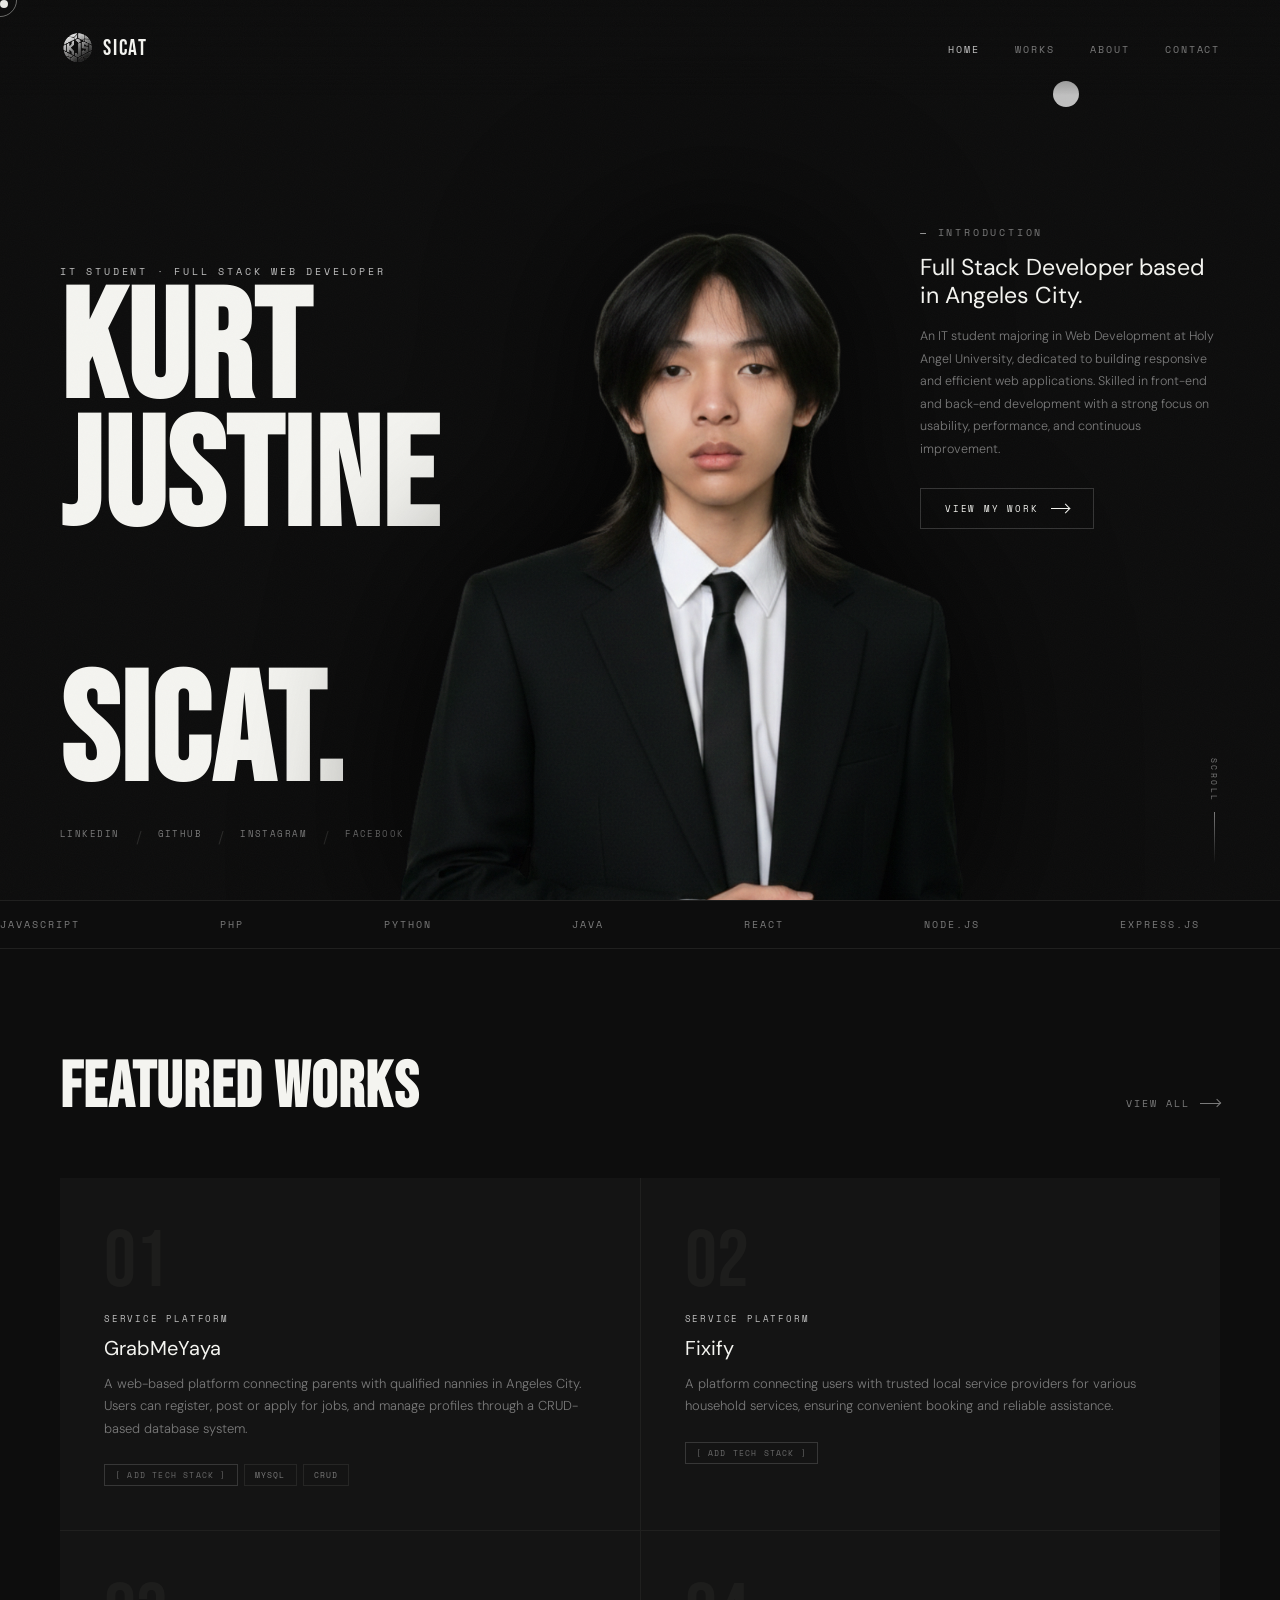
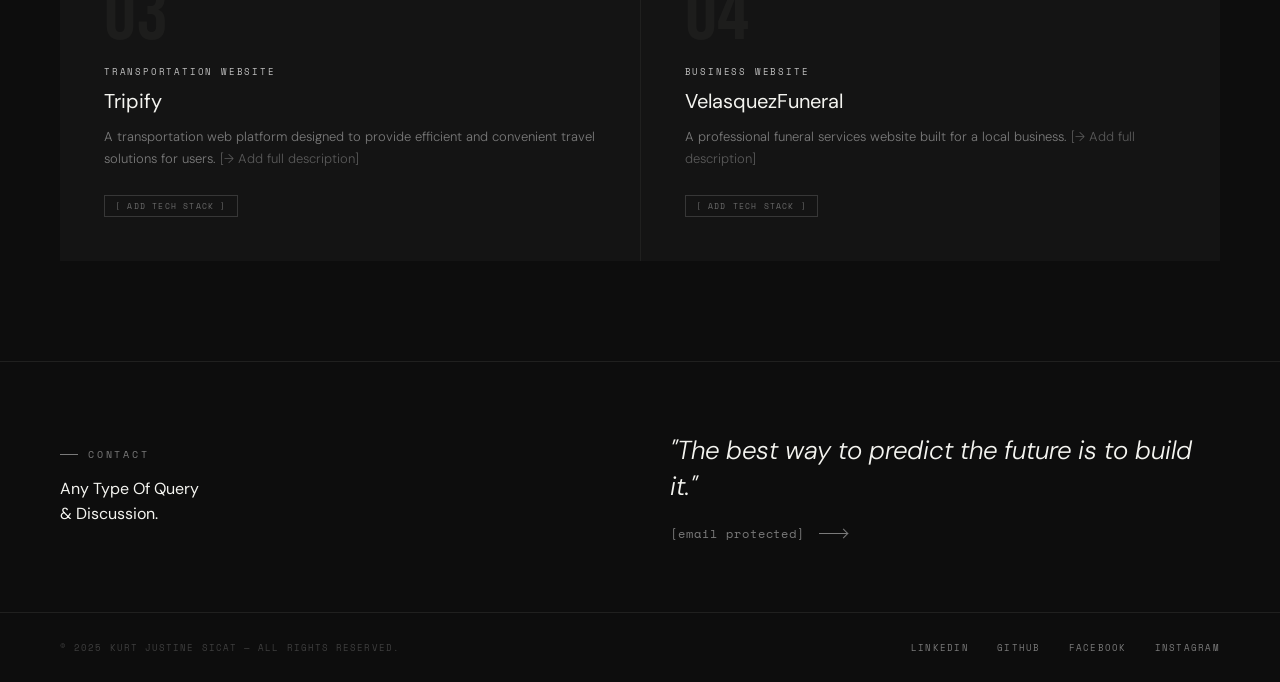
==== index.html @ 6a658c59 "Initial portfolio upload" ====
<!DOCTYPE html>
<html lang="en">
<head>
  <meta charset="UTF-8" />
  <meta name="viewport" content="width=device-width, initial-scale=1.0" />
  <title>Kurt Justine Sicat — Full Stack Developer</title>
  <link rel="preconnect" href="https://fonts.googleapis.com" />
  <link rel="preconnect" href="https://fonts.gstatic.com" crossorigin />
  <link href="https://fonts.googleapis.com/css2?family=Bebas+Neue&family=DM+Sans:ital,opsz,wght@0,9..40,300;0,9..40,400;0,9..40,500;1,9..40,300&family=Space+Mono:wght@400;700&display=swap" rel="stylesheet" />
  <style>
    *, *::before, *::after { box-sizing: border-box; margin: 0; padding: 0; }
    :root {
      --black: #0d0d0d;
      --white: #f4f4f0;
      --gray: #7a7a7a;
      --accent: #c0c0c0;
      --line: rgba(244,244,240,0.08);
      --card-bg: #141414;
      --max: 1400px;
    }
    html { scroll-behavior: smooth; }
    body {
      background: var(--black);
      color: var(--white);
      font-family: 'DM Sans', sans-serif;
      font-weight: 300;
      overflow-x: hidden;
      cursor: none;
    }
    .cursor {
      width: 8px; height: 8px; background: var(--white); border-radius: 50%;
      position: fixed; top: 0; left: 0; pointer-events: none; z-index: 9999;
      mix-blend-mode: difference;
    }
    .cursor-ring {
      width: 34px; height: 34px; border: 1px solid rgba(244,244,240,0.4); border-radius: 50%;
      position: fixed; top: 0; left: 0; pointer-events: none; z-index: 9998;
      transition: width 0.3s, height 0.3s, border-color 0.3s;
    }
    body::before {
      content: ''; position: fixed; inset: 0; z-index: 1000; pointer-events: none; opacity: 0.025;
      background-image: url("data:image/svg+xml,%3Csvg viewBox='0 0 200 200' xmlns='http://www.w3.org/2000/svg'%3E%3Cfilter id='n'%3E%3CfeTurbulence type='fractalNoise' baseFrequency='0.85' numOctaves='4' stitchTiles='stitch'/%3E%3C/filter%3E%3Crect width='100%25' height='100%25' filter='url(%23n)'/%3E%3C/svg%3E");
      background-size: 180px;
    }

    /* NAV */
    nav {
      position: fixed; top: 0; left: 0; right: 0; z-index: 200;
      background: linear-gradient(to bottom, rgba(13,13,13,0.98) 0%, rgba(13,13,13,0.5) 65%, transparent 100%);
    }
    .nav-inner {
      max-width: var(--max); margin: 0 auto;
      display: flex; align-items: center; justify-content: space-between;
      padding: 30px 60px;
    }
    .nav-logo {
      font-family: 'Bebas Neue', sans-serif;
      font-size: 22px; letter-spacing: 0.08em; color: var(--white); text-decoration: none;
    }
    .nav-logo span {
      display: inline-block; background: var(--accent); color: var(--white);
      padding: 0 7px 2px; margin-right: 4px; line-height: 1;
    }
    .nav-logo-img {
      width: 35px;
      height: 35px;
      object-fit: contain;
      margin-right: 8px;
      vertical-align: middle;
    }
    .nav-links { display: flex; gap: 36px; list-style: none; }
    .nav-links a {
      font-family: 'Space Mono', monospace;
      font-size: 10px; letter-spacing: 0.18em; text-transform: uppercase;
      color: var(--gray); text-decoration: none; transition: color 0.25s; position: relative;
    }
    .nav-links a::after {
      content: ''; position: absolute; bottom: -5px; left: 0;
      width: 0; height: 1px; background: var(--accent); transition: width 0.3s;
    }
    .nav-links a:hover { color: var(--white); }
    .nav-links a:hover::after { width: 100%; }
    .nav-links a.active { color: var(--accent); }

    /* HERO */
    .hero {
      position: relative; min-height: 100vh; overflow: hidden;
    }
    .hero-inner {
      max-width: var(--max); margin: 0 auto;
      position: relative; height: 100vh;
    }

    /* Name — bottom-left, z-index 2 (behind photo) */
    .hero-left {
      position: absolute; bottom: 0; left: 60px;
      z-index: 2; padding-bottom: 52px;
    }
    .hero-tag {
      font-family: 'Space Mono', monospace;
      font-size: 10px; letter-spacing: 0.28em; text-transform: uppercase;
      color: var(--accent); margin-bottom: 10px;
      opacity: 0; animation: fadeUp 0.7s ease 0.3s forwards;
    }
    .hero-name {
      font-family: 'Bebas Neue', sans-serif;
      font-size: clamp(90px, 12vw, 170px);
      line-height: 0.83; letter-spacing: 0.01em; color: var(--white);
      opacity: 0; animation: fadeUp 0.8s ease 0.45s forwards;
    }
    .hero-name .outline {
      color: var(--white);
      display: block;
    }
    .hero-socials {
      display: flex; gap: 16px; margin-top: 28px;
      opacity: 0; animation: fadeUp 0.7s ease 0.85s forwards;
    }
    .hero-socials a {
      font-family: 'Space Mono', monospace;
      font-size: 9px; letter-spacing: 0.16em; text-transform: uppercase;
      color: var(--gray); text-decoration: none; transition: color 0.2s;
    }
    .hero-socials a:hover { color: var(--white); }
    .social-sep { color: rgba(244,244,240,0.12); }

    /* Photo — full height, centered over the container, z-index 4 (above name) */
    .hero-center {
      position: absolute; bottom: 0;
      left: 50%; transform: translateX(-40%);
      z-index: 4;
      width: 715px; height: 111vh;
      display: flex; align-items: flex-end; justify-content: center;
      pointer-events: none;
    }
    .photo-container {
      width: 100%; height: 100%; position: relative;
      opacity: 0; animation: fadeIn 1s ease 0.35s forwards;
      display: flex; align-items: flex-end; justify-content: center;
    }
    .photo-container img {
      width: 100%; height: 100%;
      object-fit: contain; object-position: bottom center; display: block;
      filter: drop-shadow(0 0 80px rgba(0,0,0,0.95));
    }
    .photo-accent-dot {
      position: absolute; top: 18%; right: -10px;
      width: 26px; height: 26px; background: var(--accent); border-radius: 50%;
      animation: float 3.5s ease-in-out infinite; pointer-events: none;
    }

    /* Intro — right side, vertically centered, z-index 5 */
    .hero-right {
      position: absolute; right: 60px; top: 225px;
      transform: none;
      width: 300px; z-index: 5;
      opacity: 0; animation: fadeUp 0.8s ease 0.75s forwards;
    }
    .intro-label {
      font-family: 'Space Mono', monospace;
      font-size: 10px; letter-spacing: 0.28em; text-transform: uppercase;
      color: var(--gray); margin-bottom: 14px;
    }
    .intro-label em { color: var(--accent); font-style: normal; }
    .intro-title {
      font-size: clamp(20px, 1.8vw, 30px); font-weight: 400; line-height: 1.2;
      color: var(--white); margin-bottom: 16px;
    }
    .intro-bio {
      font-size: 12.5px; line-height: 1.8; color: var(--gray); margin-bottom: 28px;
    }
    .btn-primary {
      display: inline-flex; align-items: center; gap: 12px;
      padding: 13px 24px; background: transparent;
      border: 1px solid rgba(244,244,240,0.18); color: var(--white);
      font-family: 'Space Mono', monospace;
      font-size: 9px; letter-spacing: 0.2em; text-transform: uppercase;
      text-decoration: none; transition: border-color 0.3s, background 0.3s, color 0.3s;
    }
    .btn-primary:hover { background: rgba(192,192,192,0.08); border-color: var(--accent); color: var(--accent); }
    .btn-arrow {
      width: 18px; height: 1px; background: currentColor; position: relative; transition: width 0.3s;
    }
    .btn-arrow::after {
      content: ''; position: absolute; right: 0; top: -3px;
      width: 7px; height: 7px;
      border-right: 1px solid currentColor; border-top: 1px solid currentColor;
      transform: rotate(45deg);
    }
    .btn-primary:hover .btn-arrow { width: 28px; }

    /* Scroll hint */
    .scroll-hint {
      position: absolute; bottom: 36px; right: 60px;
      display: flex; flex-direction: column; align-items: center; gap: 10px;
      z-index: 6; opacity: 0; animation: fadeIn 1s ease 1.3s forwards;
    }
    .scroll-hint span {
      font-family: 'Space Mono', monospace;
      font-size: 8px; letter-spacing: 0.3em; text-transform: uppercase;
      color: var(--gray); writing-mode: vertical-rl;
    }
    .scroll-line {
      width: 1px; height: 52px;
      background: linear-gradient(to bottom, var(--gray), transparent);
      animation: scrollPulse 2s ease infinite;
    }

    /* MARQUEE */
    .marquee-wrap {
      border-top: 1px solid var(--line); border-bottom: 1px solid var(--line);
      padding: 16px 0; overflow: hidden;
    }
    .marquee-track {
      display: flex; gap: 48px;
      animation: marquee 22s linear infinite; white-space: nowrap;
    }
    .marquee-item {
      font-family: 'Space Mono', monospace;
      font-size: 10px; letter-spacing: 0.2em; text-transform: uppercase;
      color: var(--gray); flex-shrink: 0;
    }
    .m-sep {
      display: inline-block; width: 4px; height: 4px;
      background: var(--accent); border-radius: 50%; vertical-align: middle; margin: 0 22px;
    }

    /* PROJECTS */
    .projects-section { padding: 100px 0; max-width: var(--max); margin: 0 auto; padding-left: 60px; padding-right: 60px; }
    .section-header {
      display: flex; align-items: baseline; justify-content: space-between; margin-bottom: 52px;
    }
    .section-title {
      font-family: 'Bebas Neue', sans-serif;
      font-size: clamp(40px, 5vw, 68px); letter-spacing: 0.02em; color: var(--white);
    }
    .section-link {
      font-family: 'Space Mono', monospace;
      font-size: 10px; letter-spacing: 0.2em; text-transform: uppercase;
      color: var(--gray); text-decoration: none;
      display: flex; align-items: center; gap: 10px; transition: color 0.2s;
    }
    .section-link:hover { color: var(--accent); }
    .sl-arrow { width: 20px; height: 1px; background: currentColor; position: relative; }
    .sl-arrow::after {
      content: ''; position: absolute; right: 0; top: -3px;
      width: 6px; height: 6px;
      border-right: 1px solid currentColor; border-top: 1px solid currentColor;
      transform: rotate(45deg);
    }
    .projects-grid {
      display: grid; grid-template-columns: repeat(2, 1fr);
      gap: 1px; background: var(--line);
    }
    .project-card {
      background: var(--card-bg); padding: 44px;
      position: relative; overflow: hidden; transition: background 0.3s; cursor: none;
    }
    .project-card:hover { background: #181818; }
    .project-card::before {
      content: ''; position: absolute; top: 0; left: 0; right: 0; height: 2px;
      background: var(--accent); transform: scaleX(0); transform-origin: left;
      transition: transform 0.4s ease;
    }
    .project-card:hover::before { transform: scaleX(1); }
    .proj-number {
      font-family: 'Bebas Neue', sans-serif;
      font-size: 80px; color: rgba(244,244,240,0.04); line-height: 1;
      margin-bottom: 10px; user-select: none; transition: color 0.3s;
    }
    .project-card:hover .proj-number { color: rgba(192,192,192,0.06); }
    .proj-type {
      font-family: 'Space Mono', monospace;
      font-size: 9px; letter-spacing: 0.2em; text-transform: uppercase;
      color: var(--accent); margin-bottom: 10px;
    }
    .proj-name { font-size: 20px; font-weight: 400; color: var(--white); margin-bottom: 12px; }
    .proj-desc { font-size: 13px; line-height: 1.72; color: var(--gray); margin-bottom: 24px; }
    .proj-tags { display: flex; flex-wrap: wrap; gap: 6px; }
    .proj-tag {
      font-family: 'Space Mono', monospace;
      font-size: 8px; letter-spacing: 0.15em; text-transform: uppercase;
      color: var(--gray); border: 1px solid var(--line); padding: 4px 10px;
    }
    .proj-tag.placeholder-tag { border-color: rgba(192,192,192,0.2); color: rgba(192,192,192,0.5); }
    .proj-corner {
      position: absolute; bottom: 36px; right: 36px;
      width: 34px; height: 34px; border: 1px solid var(--line); border-radius: 50%;
      display: flex; align-items: center; justify-content: center;
      opacity: 0; transition: opacity 0.3s, border-color 0.3s;
    }
    .project-card:hover .proj-corner { opacity: 1; border-color: var(--accent); }
    .proj-corner-arrow { font-size: 14px; color: var(--accent); }

    /* CONTACT TEASE */
    .contact-tease {
      border-top: 1px solid var(--line);
      max-width: var(--max); margin: 0 auto;
      padding: 70px 60px;
      display: grid; grid-template-columns: 1fr 1fr; gap: 60px; align-items: center;
    }
    .ct-label {
      font-family: 'Space Mono', monospace;
      font-size: 10px; letter-spacing: 0.28em; text-transform: uppercase;
      color: var(--gray); margin-bottom: 14px;
      display: flex; align-items: center; gap: 10px;
    }
    .ct-label::before { content: ''; display: inline-block; width: 18px; height: 1px; background: var(--gray); }
    .ct-heading { font-size: 16px; font-weight: 400; color: var(--white); line-height: 1.6; }
    .ct-quote {
      font-style: italic; font-size: clamp(18px, 2.2vw, 26px); font-weight: 300;
      color: var(--white); line-height: 1.4; margin-bottom: 20px;
    }
    .ct-email {
      display: flex; align-items: center; gap: 14px;
      color: var(--gray); text-decoration: none;
      font-family: 'Space Mono', monospace; font-size: 12px; letter-spacing: 0.08em;
      transition: color 0.2s;
    }
    .ct-email:hover { color: var(--accent); }
    .cte-arrow { width: 28px; height: 1px; background: currentColor; position: relative; }
    .cte-arrow::after {
      content: ''; position: absolute; right: 0; top: -3px;
      width: 7px; height: 7px;
      border-right: 1px solid currentColor; border-top: 1px solid currentColor;
      transform: rotate(45deg);
    }

    /* FOOTER */
    footer { border-top: 1px solid var(--line); }
    .footer-inner {
      max-width: var(--max); margin: 0 auto;
      padding: 28px 60px;
      display: flex; align-items: center; justify-content: space-between;
    }
    .footer-copy {
      font-family: 'Space Mono', monospace;
      font-size: 9px; letter-spacing: 0.12em; text-transform: uppercase;
      color: rgba(122,122,122,0.45);
    }
    .footer-links { display: flex; gap: 28px; }
    .footer-links a {
      font-family: 'Space Mono', monospace;
      font-size: 9px; letter-spacing: 0.14em; text-transform: uppercase;
      color: var(--gray); text-decoration: none; transition: color 0.2s;
    }
    .footer-links a:hover { color: var(--white); }

    /* ANIMATIONS */
    @keyframes fadeUp { from{opacity:0;transform:translateY(28px)} to{opacity:1;transform:translateY(0)} }
    @keyframes fadeIn { from{opacity:0} to{opacity:1} }
    @keyframes float { 0%,100%{transform:translateY(0)} 50%{transform:translateY(-10px)} }
    @keyframes marquee { 0%{transform:translateX(0)} 100%{transform:translateX(-50%)} }
    @keyframes scrollPulse {
      0%{transform:scaleY(0);transform-origin:top} 50%{transform:scaleY(1);transform-origin:top}
      51%{transform:scaleY(1);transform-origin:bottom} 100%{transform:scaleY(0);transform-origin:bottom}
    }

    /* RESPONSIVE */
    @media (max-width: 1024px) {
      .hero-center { width: 480px; transform: translateX(-45%); }
      .hero-right { width: 260px; }
    }
    @media (max-width: 768px) {
      .nav-inner { padding: 22px 28px; }
      .nav-links { gap: 18px; }
      .hero-inner { height: auto; min-height: 100vh; }
      .hero-left { position: relative; left: auto; bottom: auto; padding: 160px 28px 0; }
      .hero-center { position: relative; left: auto; bottom: auto; transform: none;
        width: 100%; height: 70vw; max-height: 500px; }
      .hero-right { position: relative; right: auto; top: auto; transform: none;
        width: 100%; padding: 32px 28px 60px; }
      .projects-section { padding: 60px 28px; }
      .projects-grid { grid-template-columns: 1fr; }
      .contact-tease { grid-template-columns: 1fr; padding: 50px 28px; gap: 28px; }
      .footer-inner { padding: 22px 28px; flex-direction: column; gap: 14px; text-align: center; }
      .scroll-hint { display: none; }
    }
  </style>
</head>
<body>

  <div class="cursor" id="cursor"></div>
  <div class="cursor-ring" id="cursorRing"></div>

  <!-- NAV -->
  <nav>
    <div class="nav-inner">
      <a href="index.html" class="nav-logo"><img src="images/logo.png" alt="KJS Logo" class="nav-logo-img" />Sicat</a>
      <ul class="nav-links">
        <li><a href="index.html" class="active">Home</a></li>
        <li><a href="works.html">Works</a></li>
        <li><a href="about.html">About</a></li>
        <li><a href="contact.html">Contact</a></li>
      </ul>
    </div>
  </nav>

  <!-- HERO -->
  <section class="hero" id="home">
    <div class="hero-inner">

      <!-- Name — behind photo -->
      <div class="hero-left">
        <div class="hero-tag">IT Student · Full Stack Web Developer</div>
        <h1 class="hero-name">
          Kurt<br>
          <span class="outline">Justine</span><br>
          Sicat.
        </h1>
        <div class="hero-socials">
          <a href="https://www.linkedin.com/in/kurt-justine-sicat-14284434b/" target="_blank">LinkedIn</a>
          <span class="social-sep">/</span>
          <a href="https://github.com/" target="_blank">GitHub</a>
          <span class="social-sep">/</span>
          <a href="https://www.instagram.com/agnosticnero/" target="_blank">Instagram</a>
          <span class="social-sep">/</span>
          <a href="https://www.facebook.com/kortnero/" target="_blank">Facebook</a>
        </div>
      </div>

      <!-- Photo — on top of name -->
      <div class="hero-center">
        <div class="photo-container">
          <img src="images/personal_image.png" alt="Kurt Justine Sicat" />
          <div class="photo-accent-dot"></div>
        </div>
      </div>

      <!-- Intro — right side -->
      <div class="hero-right">
        <div class="intro-label"><em>—</em> Introduction</div>
        <h2 class="intro-title">Full Stack Developer based in Angeles City.</h2>
        <p class="intro-bio">
          An IT student majoring in Web Development at Holy Angel University,
          dedicated to building responsive and efficient web applications.
          Skilled in front-end and back-end development with a strong focus
          on usability, performance, and continuous improvement.
        </p>
        <a href="works.html" class="btn-primary">
          View My Work <span class="btn-arrow"></span>
        </a>
      </div>

      <div class="scroll-hint">
        <span>Scroll</span>
        <div class="scroll-line"></div>
      </div>

    </div>
  </section>

  <!-- SKILLS MARQUEE -->
  <div class="marquee-wrap">
    <div class="marquee-track">
      <span class="marquee-item">JavaScript</span><span class="m-sep"></span>
      <span class="marquee-item">PHP</span><span class="m-sep"></span>
      <span class="marquee-item">Python</span><span class="m-sep"></span>
      <span class="marquee-item">Java</span><span class="m-sep"></span>
      <span class="marquee-item">React</span><span class="m-sep"></span>
      <span class="marquee-item">Node.js</span><span class="m-sep"></span>
      <span class="marquee-item">Express.js</span><span class="m-sep"></span>
      <span class="marquee-item">MySQL</span><span class="m-sep"></span>
      <span class="marquee-item">MongoDB</span><span class="m-sep"></span>
      <span class="marquee-item">Vue</span><span class="m-sep"></span>
      <span class="marquee-item">Angular</span><span class="m-sep"></span>
      <span class="marquee-item">Figma</span><span class="m-sep"></span>
      <span class="marquee-item">RESTful API</span><span class="m-sep"></span>
      <span class="marquee-item">Full Stack Dev</span><span class="m-sep"></span>
      <span class="marquee-item">GitHub</span><span class="m-sep"></span>
      <span class="marquee-item">JavaScript</span><span class="m-sep"></span>
      <span class="marquee-item">PHP</span><span class="m-sep"></span>
      <span class="marquee-item">Python</span><span class="m-sep"></span>
      <span class="marquee-item">Java</span><span class="m-sep"></span>
      <span class="marquee-item">React</span><span class="m-sep"></span>
      <span class="marquee-item">Node.js</span><span class="m-sep"></span>
      <span class="marquee-item">Express.js</span><span class="m-sep"></span>
      <span class="marquee-item">MySQL</span><span class="m-sep"></span>
      <span class="marquee-item">MongoDB</span><span class="m-sep"></span>
      <span class="marquee-item">Vue</span><span class="m-sep"></span>
      <span class="marquee-item">Angular</span><span class="m-sep"></span>
      <span class="marquee-item">Figma</span><span class="m-sep"></span>
      <span class="marquee-item">RESTful API</span><span class="m-sep"></span>
      <span class="marquee-item">Full Stack Dev</span><span class="m-sep"></span>
      <span class="marquee-item">GitHub</span><span class="m-sep"></span>
    </div>
  </div>

  <!-- FEATURED PROJECTS -->
  <section class="projects-section" id="projects">
    <div class="section-header">
      <h2 class="section-title">Featured Works</h2>
      <a href="works.html" class="section-link">View All <span class="sl-arrow"></span></a>
    </div>
    <div class="projects-grid">
      <div class="project-card">
        <div class="proj-number">01</div>
        <div class="proj-type">Service Platform</div>
        <h3 class="proj-name">GrabMeYaya</h3>
        <p class="proj-desc">A web-based platform connecting parents with qualified nannies in Angeles City. Users can register, post or apply for jobs, and manage profiles through a CRUD-based database system.</p>
        <div class="proj-tags">
          <span class="proj-tag placeholder-tag">[ Add tech stack ]</span>
          <span class="proj-tag">MySQL</span>
          <span class="proj-tag">CRUD</span>
        </div>
        <div class="proj-corner"><span class="proj-corner-arrow">↗</span></div>
      </div>
      <div class="project-card">
        <div class="proj-number">02</div>
        <div class="proj-type">Service Platform</div>
        <h3 class="proj-name">Fixify</h3>
        <p class="proj-desc">A platform connecting users with trusted local service providers for various household services, ensuring convenient booking and reliable assistance.</p>
        <div class="proj-tags">
          <span class="proj-tag placeholder-tag">[ Add tech stack ]</span>
        </div>
        <div class="proj-corner"><span class="proj-corner-arrow">↗</span></div>
      </div>
      <div class="project-card">
        <div class="proj-number">03</div>
        <div class="proj-type">Transportation Website</div>
        <h3 class="proj-name">Tripify</h3>
        <p class="proj-desc">A transportation web platform designed to provide efficient and convenient travel solutions for users. <em style="color:rgba(192,192,192,0.4);font-style:normal;">[→ Add full description]</em></p>
        <div class="proj-tags">
          <span class="proj-tag placeholder-tag">[ Add tech stack ]</span>
        </div>
        <div class="proj-corner"><span class="proj-corner-arrow">↗</span></div>
      </div>
      <div class="project-card">
        <div class="proj-number">04</div>
        <div class="proj-type">Business Website</div>
        <h3 class="proj-name">VelasquezFuneral</h3>
        <p class="proj-desc">A professional funeral services website built for a local business. <em style="color:rgba(192,192,192,0.4);font-style:normal;">[→ Add full description]</em></p>
        <div class="proj-tags">
          <span class="proj-tag placeholder-tag">[ Add tech stack ]</span>
        </div>
        <div class="proj-corner"><span class="proj-corner-arrow">↗</span></div>
      </div>
    </div>
  </section>

  <!-- CONTACT TEASE -->
  <section class="contact-tease" id="contact">
    <div>
      <div class="ct-label">Contact</div>
      <p class="ct-heading">Any Type Of Query<br>&amp; Discussion.</p>
    </div>
    <div>
      <p class="ct-quote">"The best way to predict the future is to build it."</p>
      <a href="/cdn-cgi/l/email-protection#afdcc6cccedbc4dadddbefc8c2cec6c381ccc0c2" class="ct-email">
        <span class="__cf_email__" data-cfemail="bbc8d2d8dacfd0cec9cffbdcd6dad2d795d8d4d6">[email&#160;protected]</span> <span class="cte-arrow"></span>
      </a>
    </div>
  </section>

  <!-- FOOTER -->
  <footer>
    <div class="footer-inner">
      <span class="footer-copy">© 2025 Kurt Justine Sicat — All rights reserved.</span>
      <div class="footer-links">
        <a href="https://www.linkedin.com/in/kurt-justine-sicat-14284434b/" target="_blank">LinkedIn</a>
        <a href="https://github.com/" target="_blank">GitHub</a>
        <a href="https://www.facebook.com/kortnero/" target="_blank">Facebook</a>
        <a href="https://www.instagram.com/agnosticnero/" target="_blank">Instagram</a>
      </div>
    </div>
  </footer>

  <script>
    const cursor = document.getElementById('cursor');
    const ring = document.getElementById('cursorRing');
    let mx = 0, my = 0, rx = 0, ry = 0;
    document.addEventListener('mousemove', e => {
      mx = e.clientX; my = e.clientY;
      cursor.style.transform = `translate(${mx - 4}px, ${my - 4}px)`;
    });
    (function animateRing() {
      rx += (mx - rx - 17) * 0.12;
      ry += (my - ry - 17) * 0.12;
      ring.style.transform = `translate(${rx}px, ${ry}px)`;
      requestAnimationFrame(animateRing);
    })();
    document.querySelectorAll('a, .project-card, .btn-primary').forEach(el => {
      el.addEventListener('mouseenter', () => {
        ring.style.width = '52px'; ring.style.height = '52px';
        ring.style.borderColor = 'rgba(192,192,192,0.5)';
      });
      el.addEventListener('mouseleave', () => {
        ring.style.width = '34px'; ring.style.height = '34px';
        ring.style.borderColor = 'rgba(244,244,240,0.4)';
      });
    });
    const obs = new IntersectionObserver(entries => {
      entries.forEach(e => {
        if (e.isIntersecting) {
          e.target.style.opacity = '1';
          e.target.style.transform = 'translateY(0)';
        }
      });
    }, { threshold: 0.1 });
    document.querySelectorAll('.project-card, .contact-tease, .marquee-wrap').forEach(el => {
      el.style.opacity = '0';
      el.style.transform = 'translateY(22px)';
      el.style.transition = 'opacity 0.7s ease, transform 0.7s ease';
      obs.observe(el);
    });
  </script>
</body>
</html>
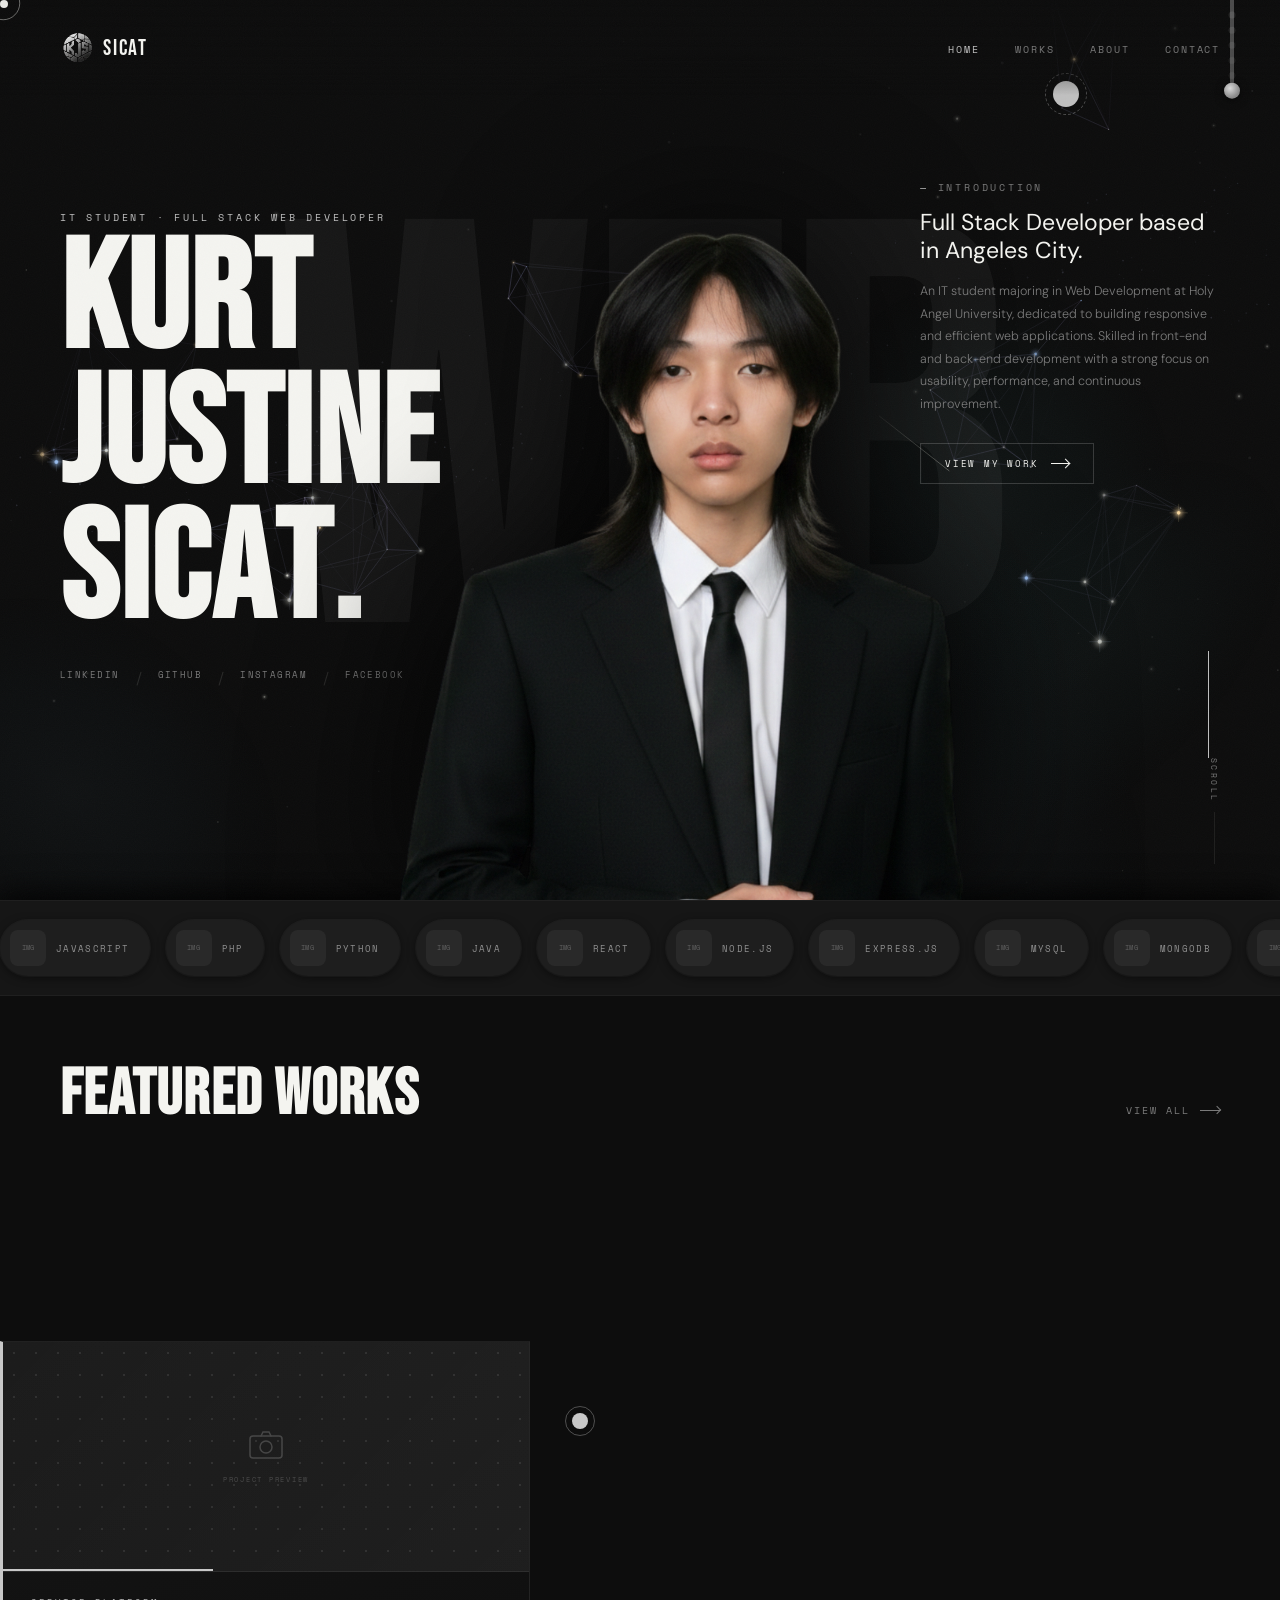
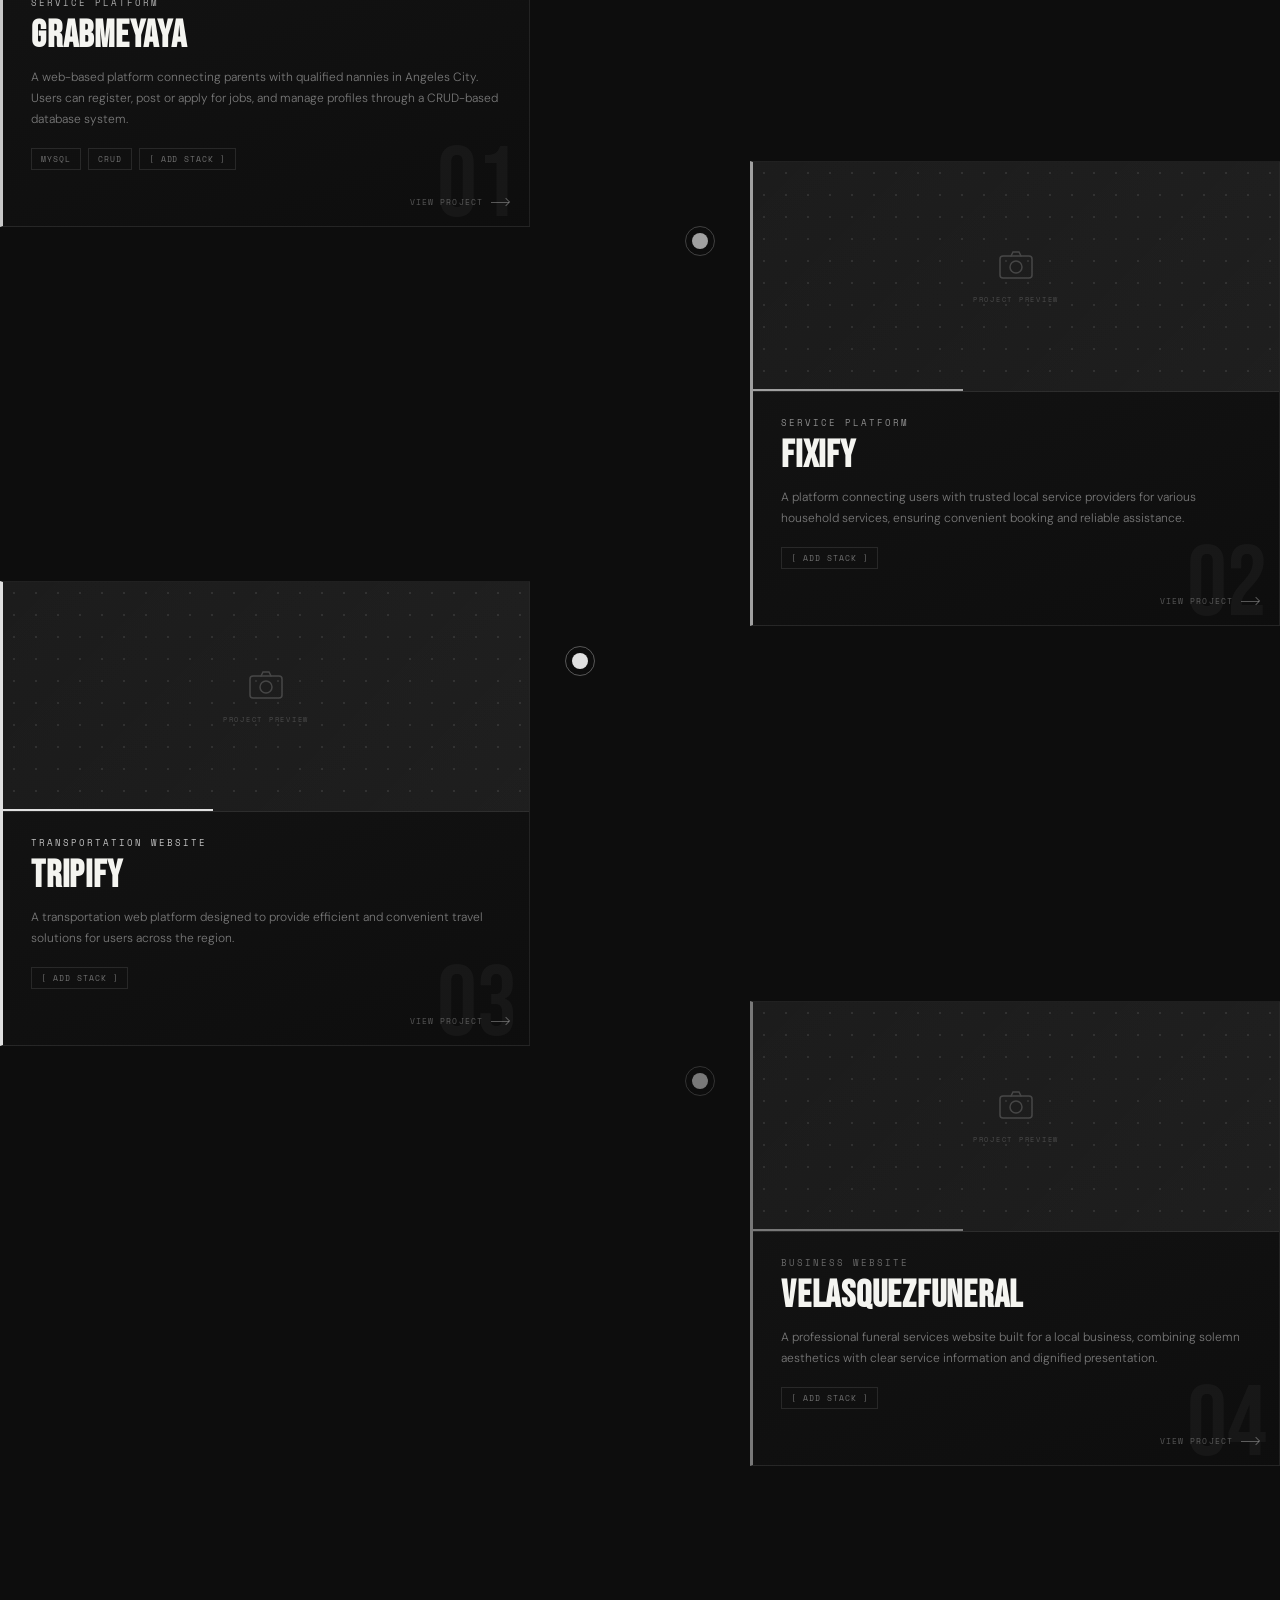
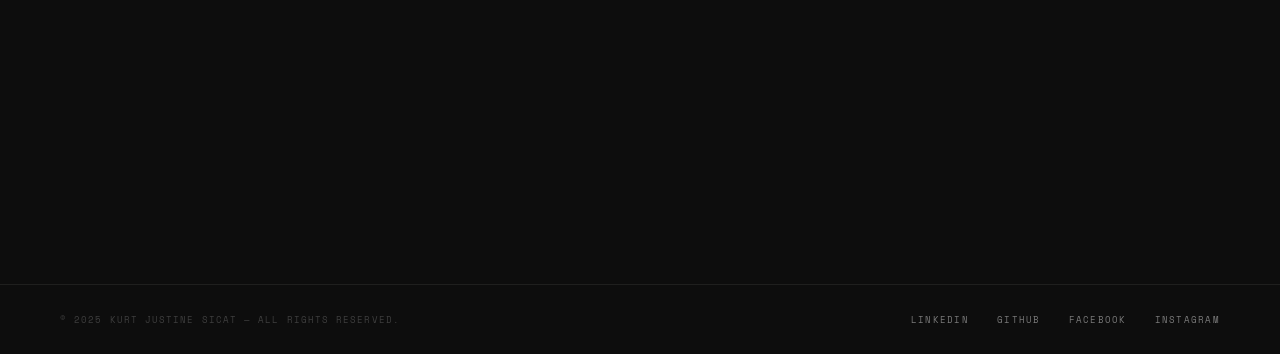
==== commit 25e543b7: "Update portfolio" ====
--- a/index.html
+++ b/index.html
@@ -6,7 +6,7 @@
   <title>Kurt Justine Sicat — Full Stack Developer</title>
   <link rel="preconnect" href="https://fonts.googleapis.com" />
   <link rel="preconnect" href="https://fonts.gstatic.com" crossorigin />
-  <link href="https://fonts.googleapis.com/css2?family=Bebas+Neue&family=DM+Sans:ital,opsz,wght@0,9..40,300;0,9..40,400;0,9..40,500;1,9..40,300&family=Space+Mono:wght@400;700&display=swap" rel="stylesheet" />
+  <link href="https://fonts.googleapis.com/css2?family=Bebas+Neue&family=DM+Sans:ital,opsz,wght@0,9..40,300;0,9..40,400;0,9..40,500;1,9..40,300&family=Space+Mono:wght@400;700&family=Cormorant+Garamond:ital,wght@1,600;1,700&display=swap" rel="stylesheet" />
   <style>
     *, *::before, *::after { box-sizing: border-box; margin: 0; padding: 0; }
     :root {
@@ -17,7 +17,652 @@
       --line: rgba(244,244,240,0.08);
       --card-bg: #141414;
       --max: 1400px;
-    }
+
+      /* light mode tokens */
+      --lm-bg: #ebebea;
+      --lm-text: #1a1a1a;
+      --lm-gray: #555;
+      --lm-card: #e0dfdc;
+      --lm-line: rgba(0,0,0,0.08);
+      --lm-nav: rgba(235,235,234,0.97);
+    }
+
+    /* ── MOON SWEEP ── */
+    .moon-sweep {
+      position: fixed;
+      top: 0; right: 0;
+      width: 0; height: 0;
+      border-radius: 50%;
+      background: #eeecea;
+      transform: translate(50%, -50%);
+      z-index: 1;
+      pointer-events: none;
+      transition: width 1.1s cubic-bezier(0.65,0,0.2,1),
+                  height 1.1s cubic-bezier(0.65,0,0.2,1);
+    }
+    body.light-mode .moon-sweep {
+      width: 320vmax;
+      height: 320vmax;
+    }
+
+    /* ── PULL CORD TOGGLE — SVG rope ── */
+    .switch-panel {
+      position: fixed;
+      top: 0; right: 28px;
+      width: 40px;
+      height: 100vh;
+      z-index: 9996;
+      pointer-events: none;
+    }
+    #cordSvg {
+      overflow: visible;
+      display: block;
+      width: 40px;
+      height: 120px;
+    }
+    #cordLine {
+      stroke-width: 4;
+      stroke: rgba(192,192,192,0.35);
+      fill: none;
+      stroke-linecap: round;
+      transition: stroke 0.4s;
+    }
+    body.light-mode #cordLine {
+      stroke: rgba(0,0,0,0.22);
+    }
+    /* The beads along the cord (decorative dots) */
+    .cord-bead-dot {
+      fill: rgba(192,192,192,0.35);
+      transition: fill 0.4s;
+    }
+    body.light-mode .cord-bead-dot {
+      fill: rgba(0,0,0,0.22);
+    }
+    /* The pull knob circle */
+    #cordKnob {
+      cursor: none;
+      pointer-events: all;
+      transition: fill 0.45s, filter 0.45s;
+      fill: url(#knobGrad);
+      filter: drop-shadow(0 2px 4px rgba(0,0,0,0.5));
+    }
+    /* Invisible large hit area around knob */
+    #cordHitArea {
+      fill: transparent;
+      pointer-events: all;
+      cursor: none;
+    }
+    body.light-mode #cordKnob {
+      fill: url(#knobGradLight);
+      filter: drop-shadow(0 0 8px rgba(210,160,30,0.7)) drop-shadow(0 2px 4px rgba(0,0,0,0.3));
+    }
+
+    /* ══════════════════════════════════════
+       LIGHT MODE — complete overrides
+       ══════════════════════════════════════ */
+
+    /* Base */
+    body.light-mode {
+      background: #eeecea;
+      color: #1c1c1c;
+    }
+
+    /* Particles — hide in light (they're invisible anyway) */
+    body.light-mode #particlesCanvas { opacity: 0.08; filter: invert(1); }
+
+    /* Nav */
+    body.light-mode nav {
+      background: linear-gradient(to bottom,
+        rgba(238,236,234,0.98) 0%,
+        rgba(238,236,234,0.55) 65%,
+        transparent 100%) !important;
+    }
+    body.light-mode nav.scrolled {
+      background: rgba(238,236,234,0.97) !important;
+      backdrop-filter: blur(12px);
+    }
+    body.light-mode .nav-logo { color: #1c1c1c; }
+    body.light-mode .nav-links a { color: #666; }
+    body.light-mode .nav-links a:hover { color: #1c1c1c; }
+    body.light-mode .nav-links a.active { color: #8a6500; }
+    body.light-mode .nav-links a::after { background: #8a6500; }
+    body.light-mode .nav-progress { background: #8a6500; }
+
+    /* Hero text */
+    body.light-mode .hero-tag { color: #8a6500; }
+    body.light-mode .hero-name { color: #1c1c1c; }
+    body.light-mode .hero-name .outline,
+    body.light-mode .hero-name .name-line {
+      color: #1c1c1c;
+      -webkit-text-stroke: 0;
+    }
+    body.light-mode .hero-socials a { color: #888; }
+    body.light-mode .hero-socials a:hover { color: #1c1c1c; }
+    body.light-mode .social-sep { color: rgba(0,0,0,0.15); }
+
+    /* Photo drop-shadow tweak */
+    body.light-mode .photo-container img {
+      filter: drop-shadow(0 0 60px rgba(0,0,0,0.18));
+    }
+    body.light-mode .photo-accent-dot { background: #c8960a; }
+    body.light-mode .photo-accent-dot::before {
+      border-color: rgba(180,130,0,0.28);
+    }
+
+    /* Intro panel */
+    body.light-mode .intro-label { color: #888; }
+    body.light-mode .intro-label em { color: #8a6500; }
+    body.light-mode .intro-title { color: #1c1c1c; }
+    body.light-mode .intro-bio { color: #666; }
+
+    /* CTA button */
+    body.light-mode .btn-primary {
+      border-color: rgba(0,0,0,0.2);
+      color: #1c1c1c;
+    }
+    body.light-mode .btn-primary::before { background: rgba(0,0,0,0.04); }
+    body.light-mode .btn-primary:hover {
+      border-color: #8a6500;
+      color: #8a6500;
+    }
+
+    /* Scroll hint */
+    body.light-mode .scroll-hint span { color: #999; }
+    body.light-mode .scroll-line::after { background: #8a6500; }
+
+    /* Marquee strip */
+    body.light-mode .marquee-wrap {
+      border-color: rgba(0,0,0,0.1);
+      background: #e8e6e3;
+    }
+    body.light-mode .marquee-item { color: #999; }
+    body.light-mode .marquee-item:hover { color: #8a6500; }
+    body.light-mode .m-sep { background: #c8960a; opacity: 0.7; }
+
+    /* Section */
+    body.light-mode .section-title { color: #1c1c1c; }
+    body.light-mode .section-link { color: #888; }
+    body.light-mode .section-link:hover { color: #8a6500; }
+
+    /* Project grid gap colour */
+    body.light-mode .projects-grid { background: rgba(0,0,0,0.07); }
+
+    /* Project cards */
+    body.light-mode .project-card {
+      background: #e4e2de;
+    }
+    body.light-mode .project-card:hover {
+      background: #dbd9d5;
+    }
+    body.light-mode .project-card::before { background: #8a6500; }
+    body.light-mode .proj-number { color: rgba(0,0,0,0.05); }
+    body.light-mode .proj-type { color: #8a6500; }
+    body.light-mode .proj-name { color: #1c1c1c; }
+    body.light-mode .proj-desc { color: #5a5a5a; }
+    body.light-mode .proj-tag {
+      color: #777;
+      border-color: rgba(0,0,0,0.1);
+    }
+    body.light-mode .proj-corner { border-color: rgba(0,0,0,0.1); }
+    body.light-mode .proj-corner-arrow { color: #8a6500; }
+
+    /* Contact tease */
+    body.light-mode .contact-tease {
+      border-color: rgba(0,0,0,0.1);
+    }
+    body.light-mode .ct-label { color: #888; }
+    body.light-mode .ct-label::before { background: #aaa; }
+    body.light-mode .ct-heading { color: #1c1c1c; }
+    body.light-mode .ct-quote { color: #2a2a2a; }
+    body.light-mode .ct-email { color: #666; }
+    body.light-mode .ct-email:hover { color: #8a6500; }
+    body.light-mode .ct-email::after { background: #8a6500; }
+    body.light-mode .cte-arrow { background: currentColor; }
+
+    /* Footer */
+    body.light-mode footer { border-color: rgba(0,0,0,0.1); }
+    body.light-mode .footer-copy { color: rgba(0,0,0,0.32); }
+    body.light-mode .footer-links a { color: #888; }
+    body.light-mode .footer-links a:hover { color: #1c1c1c; }
+
+    /* Custom cursor */
+    body.light-mode .cursor { background: #1c1c1c; mix-blend-mode: normal; }
+    body.light-mode .cursor-ring { border-color: rgba(0,0,0,0.28); }
+
+    /* Switch panel in light */
+    body.light-mode .switch-track { background: rgba(0,0,0,0.1); }
+    body.light-mode .switch-track::before {
+      background: rgba(0,0,0,0.22);
+      box-shadow:
+        0 12px 0 rgba(0,0,0,0.18),
+        0 24px 0 rgba(0,0,0,0.14),
+        0 36px 0 rgba(0,0,0,0.1),
+        0 48px 0 rgba(0,0,0,0.07),
+        0 60px 0 rgba(0,0,0,0.04);
+    }
+
+    /* Smooth transitions on everything */
+    body, nav, .project-card, .marquee-wrap, .contact-tease, footer,
+    .hero-tag, .hero-name, .intro-title, .intro-bio, .intro-label,
+    .proj-name, .proj-desc, .proj-type, .section-title,
+    .ct-heading, .ct-quote, .footer-copy {
+      transition:
+        background-color 0.6s ease,
+        color 0.6s ease,
+        border-color 0.6s ease;
+    }
+
+    /* ═══════════════════════════════════════
+       TIMELINE PROJECTS — CENTERED LAYOUT
+       ═══════════════════════════════════════ */
+    .timeline-section {
+      position: relative;
+      width: 100%;
+      background: var(--black);
+      padding-top: 0;
+      padding-bottom: 200px;
+    }
+    body.light-mode .timeline-section { background: #eeecea; }
+
+    /* Section header */
+    .timeline-header {
+      max-width: var(--max);
+      margin: 0 auto;
+      padding: 60px 60px 60px;
+      display: flex;
+      align-items: baseline;
+      justify-content: space-between;
+    }
+
+    /* ── SVG CANVAS — full section, centered ── */
+    .timeline-canvas-wrap {
+      position: relative;
+      width: 100%;
+      display: flex;
+      flex-direction: column;
+      align-items: center;
+      overflow: visible;
+    }
+    #timelineSvg {
+      position: absolute;
+      top: 0; left: 0;
+      width: 100%; height: 100%;
+      pointer-events: none;
+      overflow: visible;
+      z-index: 0;
+    }
+    #pathMain {
+      fill: none;
+      stroke-width: 3;
+      stroke-linecap: round;
+      stroke-linejoin: round;
+      filter: url(#lineGlow);
+    }
+    .path-deco {
+      fill: none;
+      stroke-width: 1.2;
+      stroke-linecap: round;
+      opacity: 0.3;
+      filter: url(#lineGlow);
+    }
+
+    /* ── CHECKPOINT DOTS ── */
+    .checkpoint-dot {
+      position: absolute;
+      width: 16px; height: 16px;
+      border-radius: 50%;
+      transform: translate(-50%, -50%);
+      z-index: 10;
+      opacity: 0;
+      transition: opacity 0.5s ease;
+      left: 50%; /* default center, overridden by JS */
+    }
+    .checkpoint-dot.visible { opacity: 1; }
+    .checkpoint-dot::before {
+      content: '';
+      position: absolute;
+      inset: -7px;
+      border-radius: 50%;
+      border: 1px solid currentColor;
+      opacity: 0.35;
+      animation: dotPulse 2s ease-in-out infinite;
+    }
+    @keyframes dotPulse {
+      0%, 100% { transform: scale(1);   opacity: 0.35; }
+      50%       { transform: scale(1.5); opacity: 0.1;  }
+    }
+
+    /* ── PROJECT CARDS ── */
+    .proj-checkpoint {
+      position: absolute;
+      width: 320px;
+      z-index: 5;
+    }
+
+    /* ── TL-CARD ENHANCED ── */
+    .tl-card {
+      background: linear-gradient(160deg, rgba(22,22,22,0.97) 0%, rgba(14,14,14,0.97) 100%);
+      backdrop-filter: blur(16px);
+      border: 1px solid rgba(255,255,255,0.07);
+      border-left: 3px solid var(--card-accent, #fff);
+      padding: 0 0 48px;
+      position: relative;
+      overflow: hidden;
+      transition: border-color 0.3s, box-shadow 0.4s, transform 0.4s;
+    }
+    .tl-card:hover {
+      box-shadow: 0 0 0 1px rgba(255,255,255,0.07),
+                  0 8px 40px rgba(0,0,0,0.5),
+                  -4px 0 24px color-mix(in srgb, var(--card-accent, #fff) 18%, transparent);
+      transform: translateY(-3px);
+    }
+
+    /* ── IMAGE PLACEHOLDER ── */
+    .tl-card-img {
+      position: relative;
+      width: 100%;
+      aspect-ratio: 16 / 7;
+      background: linear-gradient(135deg, rgba(255,255,255,0.03) 0%, rgba(255,255,255,0.06) 100%);
+      border-bottom: 1px solid rgba(255,255,255,0.08);
+      overflow: hidden;
+      margin-bottom: 24px;
+    }
+    /* subtle dot-grid pattern */
+    .tl-card-img::before {
+      content: '';
+      position: absolute;
+      inset: 0;
+      background-image: radial-gradient(circle, rgba(255,255,255,0.09) 1px, transparent 1px);
+      background-size: 22px 22px;
+    }
+    /* shimmer sweep on reveal */
+    .tl-card-img::after {
+      content: '';
+      position: absolute;
+      inset: 0;
+      background: linear-gradient(105deg,
+        transparent 30%,
+        rgba(255,255,255,0.07) 50%,
+        transparent 70%);
+      transform: translateX(-100%);
+      transition: none;
+    }
+    .proj-checkpoint.visible .tl-card-img::after {
+      animation: imgShimmer 1s cubic-bezier(0.4,0,0.2,1) 0.4s forwards;
+    }
+    @keyframes imgShimmer {
+      from { transform: translateX(-100%); }
+      to   { transform: translateX(200%); }
+    }
+    .tl-card:hover .tl-card-img {
+      background: linear-gradient(135deg, rgba(255,255,255,0.05) 0%, rgba(255,255,255,0.09) 100%);
+    }
+
+    /* camera icon + label */
+    .tl-card-img-inner {
+      position: absolute;
+      inset: 0;
+      display: flex;
+      flex-direction: column;
+      align-items: center;
+      justify-content: center;
+      gap: 10px;
+      pointer-events: none;
+    }
+    .tl-img-icon {
+      width: 36px; height: 36px;
+      opacity: 0.18;
+      transition: opacity 0.3s;
+    }
+    .tl-card:hover .tl-img-icon { opacity: 0.28; }
+    .tl-img-label {
+      font-family: 'Space Mono', monospace;
+      font-size: 7px;
+      letter-spacing: 0.25em;
+      text-transform: uppercase;
+      color: rgba(255,255,255,0.2);
+      transition: color 0.3s;
+    }
+    .tl-card:hover .tl-img-label { color: rgba(255,255,255,0.35); }
+
+    /* accent line along bottom of image (matches card accent color) */
+    .tl-card-img-bar {
+      position: absolute;
+      bottom: 0; left: 0;
+      height: 2px;
+      width: 0;
+      background: var(--card-accent, #fff);
+      transition: width 0.6s cubic-bezier(0.4,0,0.2,1) 0.2s;
+    }
+    .proj-checkpoint.visible .tl-card-img-bar { width: 40%; }
+    .tl-card:hover .tl-card-img-bar { width: 100% !important; transition-delay: 0s; }
+
+    /* big watermark number overlaid on image */
+    .tl-card-num {
+      font-family: 'Bebas Neue', sans-serif;
+      font-size: 100px;
+      line-height: 1;
+      color: rgba(255,255,255,0.04);
+      position: absolute;
+      bottom: -10px; right: 12px;
+      pointer-events: none;
+      z-index: 1;
+      transition: color 0.3s;
+    }
+    .tl-card:hover .tl-card-num { color: rgba(255,255,255,0.07); }
+
+    /* ── CARD BODY ── */
+    .tl-card-body {
+      padding: 0 28px;
+    }
+    .tl-card-type {
+      font-family: 'Space Mono', monospace;
+      font-size: 9px;
+      letter-spacing: 0.22em;
+      text-transform: uppercase;
+      margin-bottom: 8px;
+      opacity: 0.85;
+    }
+    .tl-card-title {
+      font-family: 'Bebas Neue', sans-serif;
+      font-size: 38px;
+      letter-spacing: 0.02em;
+      color: var(--white);
+      line-height: 1;
+      margin-bottom: 12px;
+      transition: letter-spacing 0.3s;
+    }
+    .tl-card:hover .tl-card-title { letter-spacing: 0.04em; }
+    .tl-card-desc {
+      font-size: 12px;
+      line-height: 1.75;
+      color: var(--gray);
+      margin-bottom: 18px;
+    }
+    .tl-card-tags {
+      display: flex; flex-wrap: wrap; gap: 7px;
+      margin-bottom: 8px;
+    }
+    .tl-tag {
+      font-family: 'Space Mono', monospace;
+      font-size: 8px;
+      letter-spacing: 0.12em;
+      text-transform: uppercase;
+      padding: 4px 9px;
+      border: 1px solid rgba(255,255,255,0.1);
+      color: rgba(255,255,255,0.4);
+      transition: border-color 0.2s, color 0.2s;
+    }
+    .tl-card:hover .tl-tag {
+      border-color: color-mix(in srgb, var(--card-accent, #fff) 30%, transparent);
+      color: rgba(255,255,255,0.6);
+    }
+
+    /* ── VIEW PROJECT LINK ── */
+    .tl-card-link {
+      position: absolute;
+      bottom: 18px; right: 20px;
+      font-family: 'Space Mono', monospace;
+      font-size: 8px; letter-spacing: 0.14em; text-transform: uppercase;
+      color: rgba(255,255,255,0.3); text-decoration: none;
+      display: flex; align-items: center; gap: 8px;
+      transition: color 0.25s, gap 0.25s;
+    }
+    .tl-card-link:hover { color: var(--card-accent, #fff); gap: 14px; }
+    .tl-card-link-arrow {
+      width: 18px; height: 1px;
+      background: currentColor;
+      position: relative;
+      display: inline-block;
+      transition: width 0.25s;
+    }
+    .tl-card-link-arrow::after {
+      content: '';
+      position: absolute;
+      right: 0; top: -3px;
+      width: 6px; height: 6px;
+      border-right: 1px solid currentColor;
+      border-top: 1px solid currentColor;
+      transform: rotate(45deg);
+    }
+
+    /* ── SLIDE-IN ANIMATION ── */
+    .proj-checkpoint.side-left  { transform: translateX(-40px) translateY(10px); opacity: 0; transition: opacity 0.7s cubic-bezier(0.22,1,0.36,1), transform 0.7s cubic-bezier(0.22,1,0.36,1); }
+    .proj-checkpoint.side-right { transform: translateX(40px)  translateY(10px); opacity: 0; transition: opacity 0.7s cubic-bezier(0.22,1,0.36,1), transform 0.7s cubic-bezier(0.22,1,0.36,1); }
+    .proj-checkpoint.visible    { opacity: 1; transform: translateX(0) translateY(0) !important; }
+
+    /* ── LIGHT MODE ── */
+    body.light-mode .tl-card {
+      background: linear-gradient(160deg, rgba(228,226,222,0.97) 0%, rgba(215,213,209,0.97) 100%);
+      border-color: rgba(0,0,0,0.07);
+    }
+    body.light-mode .tl-card-img {
+      background: linear-gradient(135deg, rgba(0,0,0,0.03) 0%, rgba(0,0,0,0.06) 100%);
+      border-bottom-color: rgba(0,0,0,0.07);
+    }
+    body.light-mode .tl-card-img::before {
+      background-image: radial-gradient(circle, rgba(0,0,0,0.07) 1px, transparent 1px);
+    }
+    body.light-mode .tl-img-icon { filter: invert(1); }
+    body.light-mode .tl-img-label { color: rgba(0,0,0,0.2); }
+    body.light-mode .tl-card:hover .tl-img-label { color: rgba(0,0,0,0.35); }
+    body.light-mode .tl-card-num { color: rgba(0,0,0,0.04); }
+    body.light-mode .tl-card-title { color: #1c1c1c; }
+    body.light-mode .tl-card-desc  { color: #555; }
+    body.light-mode .tl-tag { border-color: rgba(0,0,0,0.1); color: rgba(0,0,0,0.4); }
+
+    /* ── TIMELINE ENDING ── */
+    .timeline-ending {
+      position: relative;
+      width: 100%;
+      display: flex;
+      flex-direction: column;
+      align-items: center;
+      padding: 80px 0 0;
+      z-index: 5;
+    }
+
+    .tl-end-photo {
+      width: 110px; height: 110px;
+      border-radius: 50%;
+      overflow: hidden;
+      border: 2px solid rgba(255,255,255,0.18);
+      box-shadow:
+        0 0 0 8px rgba(255,255,255,0.04),
+        0 0 50px rgba(155,89,182,0.35),
+        0 0 90px rgba(66,168,245,0.15);
+      margin-bottom: 28px;
+      z-index: 5;
+    }
+    .tl-end-photo img { width: 100%; height: 100%; object-fit: cover; }
+
+    .teb-tagline {
+      font-family: 'Cormorant Garamond', serif;
+      font-size: clamp(20px, 2.5vw, 34px);
+      font-style: italic;
+      color: var(--white);
+      line-height: 1.3;
+      text-align: center;
+      margin-bottom: 20px;
+      opacity: 0.88;
+      max-width: 560px;
+      padding: 0 20px;
+    }
+    .teb-cta {
+      display: inline-flex;
+      align-items: center;
+      gap: 12px;
+      padding: 13px 28px;
+      border: 1px solid rgba(255,255,255,0.22);
+      color: var(--white);
+      font-family: 'Space Mono', monospace;
+      font-size: 9px; letter-spacing: 0.2em; text-transform: uppercase;
+      text-decoration: none;
+      transition: background 0.3s, border-color 0.3s;
+      margin-bottom: 50px;
+    }
+    .teb-cta:hover { background: rgba(255,255,255,0.07); border-color: rgba(255,255,255,0.5); }
+    .teb-cta-arrow { width: 16px; height: 1px; background: currentColor; position: relative; }
+    .teb-cta-arrow::after {
+      content: ''; position: absolute; right: 0; top: -3px;
+      width: 6px; height: 6px;
+      border-right: 1px solid currentColor; border-top: 1px solid currentColor;
+      transform: rotate(45deg);
+    }
+
+    /* Fan SVG */
+    #fanSvg {
+      display: block;
+      width: 100%;
+      max-width: 900px;
+      overflow: visible;
+      pointer-events: none;
+    }
+    .fan-line {
+      fill: none;
+      stroke-width: 1.5;
+      stroke-linecap: round;
+      opacity: 0;
+    }
+    .fan-line.visible { opacity: 1; }
+
+    /* Socials row */
+    .tl-socials {
+      display: flex;
+      justify-content: center;
+      gap: 0;
+      width: 100%;
+      max-width: 900px;
+      padding: 0 0 80px;
+    }
+    .tl-social-item {
+      flex: 1;
+      display: flex;
+      flex-direction: column;
+      align-items: center;
+      gap: 10px;
+      opacity: 0;
+      transform: translateY(14px);
+      transition: opacity 0.5s ease, transform 0.5s ease;
+    }
+    .tl-social-item.visible { opacity: 1; transform: translateY(0); }
+    .tl-social-dot {
+      width: 8px; height: 8px;
+      border-radius: 50%;
+    }
+    .tl-social-link {
+      font-family: 'Space Mono', monospace;
+      font-size: 7px; letter-spacing: 0.18em; text-transform: uppercase;
+      color: var(--gray); text-decoration: none; transition: color 0.2s;
+    }
+    .tl-social-link:hover { color: var(--white); }
+
+    body.light-mode .teb-tagline { color: #1c1c1c; }
+    body.light-mode .teb-cta { color: #1c1c1c; border-color: rgba(0,0,0,0.2); }
+    body.light-mode .tl-social-link { color: #777; }
+    body.light-mode .tl-social-link:hover { color: #1c1c1c; }
+
+
     html { scroll-behavior: smooth; }
     body {
       background: var(--black);
@@ -45,7 +690,7 @@
 
     /* NAV */
     nav {
-      position: fixed; top: 0; left: 0; right: 0; z-index: 200;
+      position: fixed; top: 0; left: 0; right: 0; z-index: 500;
       background: linear-gradient(to bottom, rgba(13,13,13,0.98) 0%, rgba(13,13,13,0.5) 65%, transparent 100%);
     }
     .nav-inner {
@@ -91,10 +736,12 @@
       position: relative; height: 100vh;
     }
 
-    /* Name — bottom-left, z-index 2 (behind photo) */
+    /* Name — left side, vertically centered to match the intro panel on the right */
     .hero-left {
-      position: absolute; bottom: 0; left: 60px;
-      z-index: 2; padding-bottom: 52px;
+      position: absolute;
+      top: 50%; left: 60px;
+      transform: translateY(-50%);
+      z-index: 2;
     }
     .hero-tag {
       font-family: 'Space Mono', monospace;
@@ -105,12 +752,41 @@
     .hero-name {
       font-family: 'Bebas Neue', sans-serif;
       font-size: clamp(90px, 12vw, 170px);
-      line-height: 0.83; letter-spacing: 0.01em; color: var(--white);
+      line-height: 0.88; letter-spacing: 0.01em; color: var(--white);
       opacity: 0; animation: fadeUp 0.8s ease 0.45s forwards;
     }
     .hero-name .outline {
       color: var(--white);
       display: block;
+      -webkit-text-stroke: 0;
+    }
+    .name-line {
+      display: block;
+      margin: 0; padding: 0;
+    }
+
+    /* ── FONT CYCLING LETTERS ── */
+    .hero-name {
+      opacity: 0;
+      animation: fadeUp 0.8s ease 0.45s forwards;
+    }
+    .name-line {
+      display: block;
+      white-space: nowrap;
+    }
+    .letter {
+      display: inline-block;
+      font-family: 'Bebas Neue', sans-serif;
+      transition: font-family 0.1s ease, font-style 0.1s ease, color 0.1s ease;
+    }
+    .letter.cycling {
+      font-family: 'Cormorant Garamond', serif;
+      font-weight: 700;
+      font-style: italic;
+      color: var(--accent);
+    }
+    body.light-mode .letter.cycling {
+      color: #8a6500;
     }
     .hero-socials {
       display: flex; gap: 16px; margin-top: 28px;
@@ -151,8 +827,8 @@
 
     /* Intro — right side, vertically centered, z-index 5 */
     .hero-right {
-      position: absolute; right: 60px; top: 225px;
-      transform: none;
+      position: absolute; right: 60px;
+      top: 20%; transform: translateY(-50%);
       width: 300px; z-index: 5;
       opacity: 0; animation: fadeUp 0.8s ease 0.75s forwards;
     }
@@ -206,23 +882,110 @@
       animation: scrollPulse 2s ease infinite;
     }
 
-    /* MARQUEE */
+    /* MARQUEE STRIP */
     .marquee-wrap {
-      border-top: 1px solid var(--line); border-bottom: 1px solid var(--line);
-      padding: 16px 0; overflow: hidden;
+      border-top: none;
+      border-bottom: none;
+      padding: 20px 0;
+      overflow: visible;
+      position: relative;
+      background: #161616;
+      box-shadow:
+        0 -8px 32px rgba(0,0,0,0.7),
+        0  8px 32px rgba(0,0,0,0.7),
+        inset 0 1px 0 rgba(255,255,255,0.04),
+        inset 0 -1px 0 rgba(255,255,255,0.04);
+    }
+    body.light-mode .marquee-wrap {
+      background: #dddbd7;
+      box-shadow:
+        0 -8px 32px rgba(0,0,0,0.12),
+        0  8px 32px rgba(0,0,0,0.12),
+        inset 0 1px 0 rgba(255,255,255,0.6),
+        inset 0 -1px 0 rgba(255,255,255,0.6);
     }
     .marquee-track {
-      display: flex; gap: 48px;
-      animation: marquee 22s linear infinite; white-space: nowrap;
-    }
-    .marquee-item {
+      display: flex;
+      gap: 16px;
+      animation: marquee 38s linear infinite;
+      align-items: center;
+    }
+    .marquee-wrap:hover .marquee-track { animation-play-state: paused; }
+
+    /* Skill pill */
+    .cloud-item {
+      display: inline-flex;
+      flex-direction: row;
+      align-items: center;
+      gap: 10px;
+      flex-shrink: 0;
+      background: #1e1e1e;
+      border-radius: 100px;
+      padding: 10px 20px 10px 10px;
+      cursor: default;
+      box-shadow:
+        0 2px 8px rgba(0,0,0,0.5),
+        0 0 0 1px rgba(255,255,255,0.05);
+      animation: pillFloat 3.5s ease-in-out infinite;
+      transition: box-shadow 0.25s ease, background 0.25s ease;
+    }
+    .cloud-item:hover {
+      background: #272727;
+      box-shadow: 0 4px 18px rgba(0,0,0,0.65), 0 0 0 1px rgba(255,255,255,0.08);
+    }
+    body.light-mode .cloud-item {
+      background: #d0cec9;
+      box-shadow: 0 2px 8px rgba(0,0,0,0.1), 0 0 0 1px rgba(0,0,0,0.06);
+    }
+    body.light-mode .cloud-item:hover {
+      background: #c8c5c0;
+      box-shadow: 0 4px 16px rgba(0,0,0,0.14);
+    }
+
+    /* Logo container — not a circle, just a clean square-ish holder */
+    .cloud-logo {
+      width: 36px;
+      height: 36px;
+      border-radius: 8px;
+      background: rgba(255,255,255,0.05);
+      display: flex;
+      align-items: center;
+      justify-content: center;
+      overflow: hidden;
+      flex-shrink: 0;
+    }
+    .cloud-logo img {
+      width: 100%; height: 100%;
+      object-fit: contain;
+    }
+    .cloud-logo .logo-placeholder {
+      font-size: 7px;
       font-family: 'Space Mono', monospace;
-      font-size: 10px; letter-spacing: 0.2em; text-transform: uppercase;
-      color: var(--gray); flex-shrink: 0;
-    }
-    .m-sep {
-      display: inline-block; width: 4px; height: 4px;
-      background: var(--accent); border-radius: 50%; vertical-align: middle; margin: 0 22px;
+      color: rgba(192,192,192,0.35);
+      letter-spacing: 0.04em;
+      text-align: center;
+      line-height: 1.3;
+    }
+    body.light-mode .cloud-logo {
+      background: rgba(0,0,0,0.06);
+    }
+    body.light-mode .cloud-logo .logo-placeholder { color: rgba(0,0,0,0.22); }
+
+    /* Label */
+    .cloud-label {
+      font-family: 'Space Mono', monospace;
+      font-size: 9px;
+      letter-spacing: 0.15em;
+      text-transform: uppercase;
+      color: rgba(192,192,192,0.7);
+      white-space: nowrap;
+    }
+    body.light-mode .cloud-label { color: rgba(60,50,40,0.6); }
+
+    /* Pill float */
+    @keyframes pillFloat {
+      0%, 100% { transform: translateY(0px); }
+      50%       { transform: translateY(-4px); }
     }
 
     /* PROJECTS */
@@ -345,6 +1108,87 @@
       color: var(--gray); text-decoration: none; transition: color 0.2s;
     }
     .footer-links a:hover { color: var(--white); }
+
+    /* BIG "WEB" BACKGROUND TEXT */
+    .hero-bg-text {
+      position: absolute;
+      top: 50%; left: 50%;
+      transform: translate(-50%, -50%);
+      font-family: 'Bebas Neue', sans-serif;
+      font-size: clamp(460px, 45vw, 1640px);
+      letter-spacing: -0.02em;
+      color: var(--white);
+      opacity: 0.045;
+      pointer-events: none;
+      user-select: none;
+      z-index: 1;
+      white-space: nowrap;
+      line-height: 1;
+    }
+    body.light-mode .hero-bg-text {
+      color: #1c1c1c;
+      opacity: 0.07;
+    }
+
+    /* NAV PROGRESS */
+    .nav-progress { position:fixed; top:0; left:0; height:1px; background:var(--accent); z-index:9997; width:0%; transition:width 0.1s linear; }
+    nav.scrolled { background:rgba(13,13,13,0.97)!important; backdrop-filter:blur(12px); }
+
+    /* PARTICLES */
+    #particlesCanvas { position:fixed; inset:0; pointer-events:none; z-index:3; opacity:0.3; }
+
+    /* CONSTELLATIONS — dark mode only */
+    #constellationCanvas {
+      position:fixed; inset:0; pointer-events:none; z-index:3;
+      opacity:1; transition: opacity 1.2s ease;
+    }
+    body.light-mode #constellationCanvas { opacity:0; }
+
+    /* LIGHT MODE PARTICLES — light mode only */
+    #gridCanvas {
+      position:fixed; inset:0; pointer-events:none; z-index:3;
+      opacity:0; transition: opacity 1.2s ease;
+    }
+    body.light-mode #gridCanvas { opacity:1; }
+
+    /* SPINNING RING on accent dot */
+    .photo-accent-dot::before {
+      content:''; position:absolute; inset:-8px;
+      border:1px dashed rgba(192,192,192,0.35); border-radius:50%;
+      animation:spin 8s linear infinite;
+    }
+    @keyframes spin { to{transform:rotate(360deg)} }
+
+    /* BTN sweep fill */
+    .btn-primary { position:relative; overflow:hidden; }
+    .btn-primary::before { content:''; position:absolute; inset:0; background:rgba(192,192,192,0.08); transform:translateX(-100%); transition:transform 0.35s ease; z-index:0; }
+    .btn-primary:hover::before { transform:translateX(0); }
+    .btn-primary span, .btn-primary .btn-arrow { position:relative; z-index:1; }
+
+    /* Marquee pause on hover handled by CSS above */
+
+    /* Project card reveal */
+    .project-card-reveal { opacity:0; transform:translateY(30px); transition:opacity 0.6s ease, transform 0.6s ease; }
+    .project-card-reveal.visible { opacity:1; transform:translateY(0); }
+
+    /* Contact tease hover line */
+    .ct-email { position:relative; }
+    .ct-email::after { content:''; position:absolute; bottom:-4px; left:0; width:0; height:1px; background:var(--accent); transition:width 0.3s; }
+    .ct-email:hover::after { width:100%; }
+
+    /* Scroll line drop */
+    .scroll-line { overflow:hidden; background:var(--line)!important; animation:none!important; }
+    .scroll-line::after { content:''; position:absolute; top:-100%; left:0; width:1px; height:100%; background:var(--accent); animation:scrollDrop 1.8s ease-in-out infinite; }
+    @keyframes scrollDrop { 0%{top:-100%} 100%{top:100%} }
+
+    /* grain animate */
+    body::before { animation:grain 0.8s steps(1) infinite; }
+    @keyframes grain {
+      0%,100%{background-position:0 0} 10%{background-position:-5% -10%} 20%{background-position:-15% 5%}
+      30%{background-position:7% -25%} 40%{background-position:-5% 25%} 50%{background-position:-15% 10%}
+      60%{background-position:15% 0%} 70%{background-position:0 15%} 80%{background-position:3% 35%}
+      90%{background-position:-10% 10%}
+    }
 
     /* ANIMATIONS */
     @keyframes fadeUp { from{opacity:0;transform:translateY(28px)} to{opacity:1;transform:translateY(0)} }
@@ -356,35 +1200,156 @@
       51%{transform:scaleY(1);transform-origin:bottom} 100%{transform:scaleY(0);transform-origin:bottom}
     }
 
-    /* RESPONSIVE */
+    /* RESPONSIVE — tablet */
     @media (max-width: 1024px) {
       .hero-center { width: 480px; transform: translateX(-45%); }
       .hero-right { width: 260px; }
     }
+
+    /* RESPONSIVE — mobile */
     @media (max-width: 768px) {
-      .nav-inner { padding: 22px 28px; }
-      .nav-links { gap: 18px; }
-      .hero-inner { height: auto; min-height: 100vh; }
-      .hero-left { position: relative; left: auto; bottom: auto; padding: 160px 28px 0; }
-      .hero-center { position: relative; left: auto; bottom: auto; transform: none;
-        width: 100%; height: 70vw; max-height: 500px; }
-      .hero-right { position: relative; right: auto; top: auto; transform: none;
-        width: 100%; padding: 32px 28px 60px; }
-      .projects-section { padding: 60px 28px; }
+      /* Nav */
+      .nav-inner { padding: 20px 24px; }
+      .nav-links { gap: 16px; }
+      .nav-links a { font-size: 9px; letter-spacing: 0.12em; }
+
+      /* Switch panel — stays top-right on mobile, just smaller */
+      .switch-panel {
+        right: 16px;
+        top: 0;
+        width: 14px;
+      }
+      .switch-track { height: 44px; }
+      .switch-knob { width: 11px; height: 11px; }
+
+      /* Hero — stack vertically, photo as bg */
+      .hero { min-height: 100svh; }
+      .hero-inner {
+        height: 100svh;
+        display: flex; flex-direction: column; justify-content: flex-end;
+        padding-bottom: 0;
+      }
+
+      /* Photo stays centered behind, smaller */
+      .hero-center {
+        position: absolute; bottom: 0;
+        left: 50%; transform: translateX(-50%);
+        width: 85vw; height: 85vh;
+        z-index: 1;
+      }
+
+      /* Dark gradient so text is readable over photo */
+      .hero::after {
+        content: '';
+        position: absolute; inset: 0;
+        background:
+          linear-gradient(to top, rgba(13,13,13,0.97) 0%, rgba(13,13,13,0.7) 38%, transparent 65%),
+          linear-gradient(to bottom, rgba(13,13,13,0.8) 0%, transparent 25%);
+        z-index: 2; pointer-events: none;
+      }
+      body.light-mode .hero::after {
+        background:
+          linear-gradient(to top, rgba(238,236,234,0.97) 0%, rgba(238,236,234,0.7) 38%, transparent 65%),
+          linear-gradient(to bottom, rgba(238,236,234,0.8) 0%, transparent 25%);
+      }
+
+      /* Name block — bottom left, above gradient */
+      .hero-left {
+        position: relative; z-index: 3;
+        left: auto; top: auto; transform: none;
+        padding: 0 24px 0;
+        order: 2;
+      }
+      .hero-tag { font-size: 8px; letter-spacing: 0.22em; margin-bottom: 6px; }
+      .hero-name { font-size: clamp(64px, 18vw, 110px); line-height: 0.88; }
+      .hero-socials {
+        margin-top: 16px; gap: 10px;
+        flex-wrap: wrap;
+      }
+      .hero-socials a { font-size: 8px; letter-spacing: 0.12em; }
+
+      /* Intro panel — below name, above gradient */
+      .hero-right {
+        position: relative; z-index: 3;
+        right: auto; top: auto; transform: none;
+        width: 100%; padding: 80px 24px 20px;
+        order: 1;
+      }
+      .intro-label { font-size: 9px; }
+      .intro-title { font-size: clamp(18px, 5vw, 26px); }
+      .intro-bio { font-size: 12px; }
+
+      /* Scroll hint hidden on mobile */
+      .scroll-hint { display: none; }
+
+      /* Bottom spacer so socials don't hide behind switch */
+      .hero-left::after {
+        content: ''; display: block; height: 60px;
+      }
+
+      /* Sections */
+      .projects-section { padding: 60px 24px; }
       .projects-grid { grid-template-columns: 1fr; }
-      .contact-tease { grid-template-columns: 1fr; padding: 50px 28px; gap: 28px; }
-      .footer-inner { padding: 22px 28px; flex-direction: column; gap: 14px; text-align: center; }
-      .scroll-hint { display: none; }
+      .contact-tease { grid-template-columns: 1fr; padding: 50px 24px; gap: 28px; }
+      .footer-inner { padding: 22px 24px; flex-direction: column; gap: 14px; text-align: center; }
+      .footer-links { flex-wrap: wrap; justify-content: center; }
+    }
+
+    /* Extra small screens */
+    @media (max-width: 400px) {
+      .nav-links { gap: 10px; }
+      .nav-links a { font-size: 8px; }
+      .hero-name { font-size: clamp(54px, 17vw, 80px); }
     }
   </style>
 </head>
 <body>
 
+  <!-- MOON SWEEP (light mode overlay) -->
+  <div class="moon-sweep" id="moonSweep"></div>
+
+  <!-- PULL CORD TOGGLE — SVG rope (top-right) -->
+  <div class="switch-panel" id="switchPanel">
+    <svg id="cordSvg" viewBox="0 0 40 120" xmlns="http://www.w3.org/2000/svg">
+      <defs>
+        <radialGradient id="knobGrad" cx="38%" cy="35%" r="60%">
+          <stop offset="0%" stop-color="#d8d8d8"/>
+          <stop offset="100%" stop-color="#888"/>
+        </radialGradient>
+        <radialGradient id="knobGradLight" cx="38%" cy="35%" r="60%">
+          <stop offset="0%" stop-color="#fff6cc"/>
+          <stop offset="100%" stop-color="#c8940a"/>
+        </radialGradient>
+      </defs>
+      <!-- Cord line: drawn dynamically by JS -->
+      <path id="cordLine" d="M20,0 L20,90"/>
+      <!-- Decorative beads along cord: updated by JS -->
+      <g id="cordBeads">
+        <circle class="cord-bead-dot" cx="20" cy="15" r="3.5"/>
+        <circle class="cord-bead-dot" cx="20" cy="30" r="3.5"/>
+        <circle class="cord-bead-dot" cx="20" cy="45" r="3.5"/>
+        <circle class="cord-bead-dot" cx="20" cy="60" r="3.5"/>
+        <circle class="cord-bead-dot" cx="20" cy="75" r="3.5"/>
+      </g>
+      <!-- Large invisible hit area -->
+      <circle id="cordHitArea" cx="20" cy="90" r="22"/>
+      <!-- Pull knob -->
+      <circle id="cordKnob" cx="20" cy="90" r="8"/>
+    </svg>
+  </div>
+
+  <div class="nav-progress" id="navProgress"></div>
+  <canvas id="particlesCanvas"></canvas>
+  <canvas id="constellationCanvas"></canvas>
+  <canvas id="gridCanvas"></canvas>
   <div class="cursor" id="cursor"></div>
   <div class="cursor-ring" id="cursorRing"></div>
 
+  <!-- All page content wrapper -->
+  <div id="pageContent" style="position:relative;z-index:4;">
+
   <!-- NAV -->
-  <nav>
+  <nav id="mainNav">
     <div class="nav-inner">
       <a href="index.html" class="nav-logo"><img src="images/logo.png" alt="KJS Logo" class="nav-logo-img" />Sicat</a>
       <ul class="nav-links">
@@ -400,13 +1365,16 @@
   <section class="hero" id="home">
     <div class="hero-inner">
 
+      <!-- Big background watermark text -->
+      <div class="hero-bg-text">WEB</div>
+
       <!-- Name — behind photo -->
       <div class="hero-left">
         <div class="hero-tag">IT Student · Full Stack Web Developer</div>
-        <h1 class="hero-name">
-          Kurt<br>
-          <span class="outline">Justine</span><br>
-          Sicat.
+        <h1 class="hero-name" id="heroName">
+          <span class="name-line" data-word="KURT"></span>
+          <span class="name-line" data-word="JUSTINE"></span>
+          <span class="name-line" data-word="SICAT."></span>
         </h1>
         <div class="hero-socials">
           <a href="https://www.linkedin.com/in/kurt-justine-sicat-14284434b/" target="_blank">LinkedIn</a>
@@ -450,95 +1418,183 @@
     </div>
   </section>
 
-  <!-- SKILLS MARQUEE -->
+  <!-- SKILLS + TIMELINE WRAPPER (SVG spans both) -->
+  <div id="skillsTimelineWrap" style="position:relative;">
+
+  <!-- Timeline SVG — spans full wrapper, starts from top (marquee) -->
+  <svg id="timelineSvg" xmlns="http://www.w3.org/2000/svg" style="position:absolute;top:0;left:0;width:100%;pointer-events:none;z-index:2;overflow:visible;">
+    <defs>
+      <filter id="lineGlow" x="-30%" y="-30%" width="160%" height="160%">
+        <feGaussianBlur in="SourceGraphic" stdDeviation="3.5" result="blur"/>
+        <feMerge><feMergeNode in="blur"/><feMergeNode in="SourceGraphic"/></feMerge>
+      </filter>
+      <linearGradient id="gradFull" x1="0%" y1="0%" x2="0%" y2="100%">
+        <stop offset="0%"   stop-color="#ffffff"/>
+        <stop offset="35%"  stop-color="#c8c8c8"/>
+        <stop offset="65%"  stop-color="#888888"/>
+        <stop offset="100%" stop-color="#444444"/>
+      </linearGradient>
+      <linearGradient id="gradFullLight" x1="0%" y1="0%" x2="0%" y2="100%">
+        <stop offset="0%"   stop-color="#111111"/>
+        <stop offset="35%"  stop-color="#444444"/>
+        <stop offset="65%"  stop-color="#888888"/>
+        <stop offset="100%" stop-color="#bbbbbb"/>
+      </linearGradient>
+    </defs>
+    <path id="pathMain"  stroke="url(#gradFull)" fill="none" stroke-width="3" stroke-linecap="round" filter="url(#lineGlow)"/>
+    <path id="pathDeco1" fill="none" stroke="url(#gradFull)" stroke-width="1.2" stroke-linecap="round" opacity="0.3" filter="url(#lineGlow)"/>
+    <path id="pathDeco2" fill="none" stroke="url(#gradFull)" stroke-width="1.2" stroke-linecap="round" opacity="0.2" filter="url(#lineGlow)"/>
+  </svg>
+
+  <!-- SKILLS CLOUD STRIP -->
   <div class="marquee-wrap">
-    <div class="marquee-track">
-      <span class="marquee-item">JavaScript</span><span class="m-sep"></span>
-      <span class="marquee-item">PHP</span><span class="m-sep"></span>
-      <span class="marquee-item">Python</span><span class="m-sep"></span>
-      <span class="marquee-item">Java</span><span class="m-sep"></span>
-      <span class="marquee-item">React</span><span class="m-sep"></span>
-      <span class="marquee-item">Node.js</span><span class="m-sep"></span>
-      <span class="marquee-item">Express.js</span><span class="m-sep"></span>
-      <span class="marquee-item">MySQL</span><span class="m-sep"></span>
-      <span class="marquee-item">MongoDB</span><span class="m-sep"></span>
-      <span class="marquee-item">Vue</span><span class="m-sep"></span>
-      <span class="marquee-item">Angular</span><span class="m-sep"></span>
-      <span class="marquee-item">Figma</span><span class="m-sep"></span>
-      <span class="marquee-item">RESTful API</span><span class="m-sep"></span>
-      <span class="marquee-item">Full Stack Dev</span><span class="m-sep"></span>
-      <span class="marquee-item">GitHub</span><span class="m-sep"></span>
-      <span class="marquee-item">JavaScript</span><span class="m-sep"></span>
-      <span class="marquee-item">PHP</span><span class="m-sep"></span>
-      <span class="marquee-item">Python</span><span class="m-sep"></span>
-      <span class="marquee-item">Java</span><span class="m-sep"></span>
-      <span class="marquee-item">React</span><span class="m-sep"></span>
-      <span class="marquee-item">Node.js</span><span class="m-sep"></span>
-      <span class="marquee-item">Express.js</span><span class="m-sep"></span>
-      <span class="marquee-item">MySQL</span><span class="m-sep"></span>
-      <span class="marquee-item">MongoDB</span><span class="m-sep"></span>
-      <span class="marquee-item">Vue</span><span class="m-sep"></span>
-      <span class="marquee-item">Angular</span><span class="m-sep"></span>
-      <span class="marquee-item">Figma</span><span class="m-sep"></span>
-      <span class="marquee-item">RESTful API</span><span class="m-sep"></span>
-      <span class="marquee-item">Full Stack Dev</span><span class="m-sep"></span>
-      <span class="marquee-item">GitHub</span><span class="m-sep"></span>
+    <div class="marquee-track" id="cloudTrack">
+
+      <!-- Set 1 -->
+      <div class="cloud-item"><div class="cloud-logo"><span class="logo-placeholder">IMG</span></div><span class="cloud-label">JavaScript</span></div>
+      <div class="cloud-item"><div class="cloud-logo"><span class="logo-placeholder">IMG</span></div><span class="cloud-label">PHP</span></div>
+      <div class="cloud-item"><div class="cloud-logo"><span class="logo-placeholder">IMG</span></div><span class="cloud-label">Python</span></div>
+      <div class="cloud-item"><div class="cloud-logo"><span class="logo-placeholder">IMG</span></div><span class="cloud-label">Java</span></div>
+      <div class="cloud-item"><div class="cloud-logo"><span class="logo-placeholder">IMG</span></div><span class="cloud-label">React</span></div>
+      <div class="cloud-item"><div class="cloud-logo"><span class="logo-placeholder">IMG</span></div><span class="cloud-label">Node.js</span></div>
+      <div class="cloud-item"><div class="cloud-logo"><span class="logo-placeholder">IMG</span></div><span class="cloud-label">Express.js</span></div>
+      <div class="cloud-item"><div class="cloud-logo"><span class="logo-placeholder">IMG</span></div><span class="cloud-label">MySQL</span></div>
+      <div class="cloud-item"><div class="cloud-logo"><span class="logo-placeholder">IMG</span></div><span class="cloud-label">MongoDB</span></div>
+      <div class="cloud-item"><div class="cloud-logo"><span class="logo-placeholder">IMG</span></div><span class="cloud-label">Vue</span></div>
+      <div class="cloud-item"><div class="cloud-logo"><span class="logo-placeholder">IMG</span></div><span class="cloud-label">Angular</span></div>
+      <div class="cloud-item"><div class="cloud-logo"><span class="logo-placeholder">IMG</span></div><span class="cloud-label">Figma</span></div>
+      <div class="cloud-item"><div class="cloud-logo"><span class="logo-placeholder">IMG</span></div><span class="cloud-label">RESTful API</span></div>
+      <div class="cloud-item"><div class="cloud-logo"><span class="logo-placeholder">IMG</span></div><span class="cloud-label">GitHub</span></div>
+
+      <!-- Set 2 (duplicate for seamless loop) -->
+      <div class="cloud-item"><div class="cloud-logo"><span class="logo-placeholder">IMG</span></div><span class="cloud-label">JavaScript</span></div>
+      <div class="cloud-item"><div class="cloud-logo"><span class="logo-placeholder">IMG</span></div><span class="cloud-label">PHP</span></div>
+      <div class="cloud-item"><div class="cloud-logo"><span class="logo-placeholder">IMG</span></div><span class="cloud-label">Python</span></div>
+      <div class="cloud-item"><div class="cloud-logo"><span class="logo-placeholder">IMG</span></div><span class="cloud-label">Java</span></div>
+      <div class="cloud-item"><div class="cloud-logo"><span class="logo-placeholder">IMG</span></div><span class="cloud-label">React</span></div>
+      <div class="cloud-item"><div class="cloud-logo"><span class="logo-placeholder">IMG</span></div><span class="cloud-label">Node.js</span></div>
+      <div class="cloud-item"><div class="cloud-logo"><span class="logo-placeholder">IMG</span></div><span class="cloud-label">Express.js</span></div>
+      <div class="cloud-item"><div class="cloud-logo"><span class="logo-placeholder">IMG</span></div><span class="cloud-label">MySQL</span></div>
+      <div class="cloud-item"><div class="cloud-logo"><span class="logo-placeholder">IMG</span></div><span class="cloud-label">MongoDB</span></div>
+      <div class="cloud-item"><div class="cloud-logo"><span class="logo-placeholder">IMG</span></div><span class="cloud-label">Vue</span></div>
+      <div class="cloud-item"><div class="cloud-logo"><span class="logo-placeholder">IMG</span></div><span class="cloud-label">Angular</span></div>
+      <div class="cloud-item"><div class="cloud-logo"><span class="logo-placeholder">IMG</span></div><span class="cloud-label">Figma</span></div>
+      <div class="cloud-item"><div class="cloud-logo"><span class="logo-placeholder">IMG</span></div><span class="cloud-label">RESTful API</span></div>
+      <div class="cloud-item"><div class="cloud-logo"><span class="logo-placeholder">IMG</span></div><span class="cloud-label">GitHub</span></div>
+
     </div>
   </div>
 
-  <!-- FEATURED PROJECTS -->
-  <section class="projects-section" id="projects">
-    <div class="section-header">
+  <!-- FEATURED WORKS — TIMELINE -->
+  <section class="timeline-section" id="projects">
+
+    <div class="timeline-header">
       <h2 class="section-title">Featured Works</h2>
       <a href="works.html" class="section-link">View All <span class="sl-arrow"></span></a>
     </div>
-    <div class="projects-grid">
-      <div class="project-card">
-        <div class="proj-number">01</div>
-        <div class="proj-type">Service Platform</div>
-        <h3 class="proj-name">GrabMeYaya</h3>
-        <p class="proj-desc">A web-based platform connecting parents with qualified nannies in Angeles City. Users can register, post or apply for jobs, and manage profiles through a CRUD-based database system.</p>
-        <div class="proj-tags">
-          <span class="proj-tag placeholder-tag">[ Add tech stack ]</span>
-          <span class="proj-tag">MySQL</span>
-          <span class="proj-tag">CRUD</span>
+
+    <!-- Canvas wrap: SVG + cards centered inside -->
+    <div class="timeline-canvas-wrap" id="timelineCanvasWrap">
+
+      <!-- Checkpoint dots (positioned by JS) -->
+      <div class="checkpoint-dot" id="dot0" style="background:#c8c8c8;color:#c8c8c8;"></div>
+      <div class="checkpoint-dot" id="dot1" style="background:#a0a0a0;color:#a0a0a0;"></div>
+      <div class="checkpoint-dot" id="dot2" style="background:#e0e0e0;color:#e0e0e0;"></div>
+      <div class="checkpoint-dot" id="dot3" style="background:#787878;color:#787878;"></div>
+
+      <!-- 01 GrabMeYaya — LEFT -->
+      <div class="proj-checkpoint side-left" id="card0">
+        <div class="tl-card" style="--card-accent:#c8c8c8;">
+          <div class="tl-card-img">
+            <div class="tl-card-img-inner">
+              <svg class="tl-img-icon" viewBox="0 0 36 36" fill="none" xmlns="http://www.w3.org/2000/svg"><rect x="2" y="8" width="32" height="22" rx="3" stroke="white" stroke-width="1.5"/><circle cx="18" cy="19" r="6" stroke="white" stroke-width="1.5"/><path d="M13 8l2-4h6l2 4" stroke="white" stroke-width="1.5" stroke-linecap="round"/></svg>
+              <span class="tl-img-label">Project Preview</span>
+            </div>
+            <div class="tl-card-img-bar"></div>
+          </div>
+          <div class="tl-card-body">
+            <div class="tl-card-type" style="color:#c8c8c8;">Service Platform</div>
+            <h3 class="tl-card-title">GrabMeYaya</h3>
+            <p class="tl-card-desc">A web-based platform connecting parents with qualified nannies in Angeles City. Users can register, post or apply for jobs, and manage profiles through a CRUD-based database system.</p>
+            <div class="tl-card-tags">
+              <span class="tl-tag">MySQL</span><span class="tl-tag">CRUD</span><span class="tl-tag">[ Add stack ]</span>
+            </div>
+          </div>
+          <div class="tl-card-num">01</div>
+          <a href="#" class="tl-card-link">View Project <span class="tl-card-link-arrow"></span></a>
         </div>
-        <div class="proj-corner"><span class="proj-corner-arrow">↗</span></div>
       </div>
-      <div class="project-card">
-        <div class="proj-number">02</div>
-        <div class="proj-type">Service Platform</div>
-        <h3 class="proj-name">Fixify</h3>
-        <p class="proj-desc">A platform connecting users with trusted local service providers for various household services, ensuring convenient booking and reliable assistance.</p>
-        <div class="proj-tags">
-          <span class="proj-tag placeholder-tag">[ Add tech stack ]</span>
+
+      <!-- 02 Fixify — RIGHT -->
+      <div class="proj-checkpoint side-right" id="card1">
+        <div class="tl-card" style="--card-accent:#a0a0a0;">
+          <div class="tl-card-img">
+            <div class="tl-card-img-inner">
+              <svg class="tl-img-icon" viewBox="0 0 36 36" fill="none" xmlns="http://www.w3.org/2000/svg"><rect x="2" y="8" width="32" height="22" rx="3" stroke="white" stroke-width="1.5"/><circle cx="18" cy="19" r="6" stroke="white" stroke-width="1.5"/><path d="M13 8l2-4h6l2 4" stroke="white" stroke-width="1.5" stroke-linecap="round"/></svg>
+              <span class="tl-img-label">Project Preview</span>
+            </div>
+            <div class="tl-card-img-bar"></div>
+          </div>
+          <div class="tl-card-body">
+            <div class="tl-card-type" style="color:#a0a0a0;">Service Platform</div>
+            <h3 class="tl-card-title">Fixify</h3>
+            <p class="tl-card-desc">A platform connecting users with trusted local service providers for various household services, ensuring convenient booking and reliable assistance.</p>
+            <div class="tl-card-tags"><span class="tl-tag">[ Add stack ]</span></div>
+          </div>
+          <div class="tl-card-num">02</div>
+          <a href="#" class="tl-card-link">View Project <span class="tl-card-link-arrow"></span></a>
         </div>
-        <div class="proj-corner"><span class="proj-corner-arrow">↗</span></div>
       </div>
-      <div class="project-card">
-        <div class="proj-number">03</div>
-        <div class="proj-type">Transportation Website</div>
-        <h3 class="proj-name">Tripify</h3>
-        <p class="proj-desc">A transportation web platform designed to provide efficient and convenient travel solutions for users. <em style="color:rgba(192,192,192,0.4);font-style:normal;">[→ Add full description]</em></p>
-        <div class="proj-tags">
-          <span class="proj-tag placeholder-tag">[ Add tech stack ]</span>
+
+      <!-- 03 Tripify — LEFT -->
+      <div class="proj-checkpoint side-left" id="card2">
+        <div class="tl-card" style="--card-accent:#e0e0e0;">
+          <div class="tl-card-img">
+            <div class="tl-card-img-inner">
+              <svg class="tl-img-icon" viewBox="0 0 36 36" fill="none" xmlns="http://www.w3.org/2000/svg"><rect x="2" y="8" width="32" height="22" rx="3" stroke="white" stroke-width="1.5"/><circle cx="18" cy="19" r="6" stroke="white" stroke-width="1.5"/><path d="M13 8l2-4h6l2 4" stroke="white" stroke-width="1.5" stroke-linecap="round"/></svg>
+              <span class="tl-img-label">Project Preview</span>
+            </div>
+            <div class="tl-card-img-bar"></div>
+          </div>
+          <div class="tl-card-body">
+            <div class="tl-card-type" style="color:#e0e0e0;">Transportation Website</div>
+            <h3 class="tl-card-title">Tripify</h3>
+            <p class="tl-card-desc">A transportation web platform designed to provide efficient and convenient travel solutions for users across the region.</p>
+            <div class="tl-card-tags"><span class="tl-tag">[ Add stack ]</span></div>
+          </div>
+          <div class="tl-card-num">03</div>
+          <a href="#" class="tl-card-link">View Project <span class="tl-card-link-arrow"></span></a>
         </div>
-        <div class="proj-corner"><span class="proj-corner-arrow">↗</span></div>
       </div>
-      <div class="project-card">
-        <div class="proj-number">04</div>
-        <div class="proj-type">Business Website</div>
-        <h3 class="proj-name">VelasquezFuneral</h3>
-        <p class="proj-desc">A professional funeral services website built for a local business. <em style="color:rgba(192,192,192,0.4);font-style:normal;">[→ Add full description]</em></p>
-        <div class="proj-tags">
-          <span class="proj-tag placeholder-tag">[ Add tech stack ]</span>
+
+      <!-- 04 VelasquezFuneral — RIGHT -->
+      <div class="proj-checkpoint side-right" id="card3">
+        <div class="tl-card" style="--card-accent:#787878;">
+          <div class="tl-card-img">
+            <div class="tl-card-img-inner">
+              <svg class="tl-img-icon" viewBox="0 0 36 36" fill="none" xmlns="http://www.w3.org/2000/svg"><rect x="2" y="8" width="32" height="22" rx="3" stroke="white" stroke-width="1.5"/><circle cx="18" cy="19" r="6" stroke="white" stroke-width="1.5"/><path d="M13 8l2-4h6l2 4" stroke="white" stroke-width="1.5" stroke-linecap="round"/></svg>
+              <span class="tl-img-label">Project Preview</span>
+            </div>
+            <div class="tl-card-img-bar"></div>
+          </div>
+          <div class="tl-card-body">
+            <div class="tl-card-type" style="color:#787878;">Business Website</div>
+            <h3 class="tl-card-title">VelasquezFuneral</h3>
+            <p class="tl-card-desc">A professional funeral services website built for a local business, combining solemn aesthetics with clear service information and dignified presentation.</p>
+            <div class="tl-card-tags"><span class="tl-tag">[ Add stack ]</span></div>
+          </div>
+          <div class="tl-card-num">04</div>
+          <a href="#" class="tl-card-link">View Project <span class="tl-card-link-arrow"></span></a>
         </div>
-        <div class="proj-corner"><span class="proj-corner-arrow">↗</span></div>
       </div>
-    </div>
+
+    </div><!-- end canvas-wrap -->
+
+
+
   </section>
 
-  <!-- CONTACT TEASE -->
+    <!-- CONTACT TEASE -->
   <section class="contact-tease" id="contact">
     <div>
       <div class="ct-label">Contact</div>
@@ -565,44 +1621,780 @@
     </div>
   </footer>
 
+  </div><!-- end #pageContent -->
+
   <script>
+
+    // ══════════════════════════════════════════
+    // TIMELINE — centered, scroll-linked drawing
+    // ══════════════════════════════════════════
+    (function() {
+      const outerWrap = document.getElementById('skillsTimelineWrap');
+      const wrap      = document.getElementById('timelineCanvasWrap');
+      const svg       = document.getElementById('timelineSvg');
+      const pathMain  = document.getElementById('pathMain');
+      const pathD1    = document.getElementById('pathDeco1');
+      const pathD2    = document.getElementById('pathDeco2');
+      if (!outerWrap || !svg) return;
+
+      const CARDS = [
+        { el: document.getElementById('card0'), dot: document.getElementById('dot0'), side: 'left'  },
+        { el: document.getElementById('card1'), dot: document.getElementById('dot1'), side: 'right' },
+        { el: document.getElementById('card2'), dot: document.getElementById('dot2'), side: 'left'  },
+        { el: document.getElementById('card3'), dot: document.getElementById('dot3'), side: 'right' },
+      ];
+
+      const GAP     = 50;
+      const ROW_H   = 420;
+      const TOP_PAD = 60;
+
+      let totalLen = 0;
+      let cpPoints = [];
+
+      function buildPath() {
+        const W        = outerWrap.offsetWidth;
+        const cx       = W / 2;
+        const marquee  = document.querySelector('.marquee-wrap');
+        const marqueeH = marquee ? marquee.offsetHeight : 64;
+        const headerEl = document.querySelector('.timeline-header');
+        const headerH  = headerEl ? headerEl.offsetHeight : 120;
+
+        // Set outerWrap SVG height to match wrapper
+        const totalH = outerWrap.offsetHeight || (marqueeH + headerH + TOP_PAD + CARDS.length * ROW_H + 300);
+        svg.setAttribute('width',   W);
+        svg.setAttribute('height',  totalH);
+        svg.setAttribute('viewBox', `0 0 ${W} ${totalH}`);
+        svg.style.height = totalH + 'px';
+
+        // Set canvas-wrap height
+        if (wrap) wrap.style.minHeight = (TOP_PAD + CARDS.length * ROW_H + 100) + 'px';
+
+        // Entry: right below the marquee strip bottom, center-right
+        const entryX = W * 0.65;
+        const entryY = marqueeH + 4; // 4px below strip
+
+        // Checkpoints relative to outerWrap top
+        cpPoints = CARDS.map((c, i) => ({
+          x: c.side === 'left' ? cx - GAP - 10 : cx + GAP + 10,
+          y: marqueeH + headerH + TOP_PAD + i * ROW_H + ROW_H * 0.4,
+        }));
+
+        const pts = [{ x: entryX, y: entryY }];
+        cpPoints.forEach((cp, i) => {
+          const prevY = i === 0 ? entryY : cpPoints[i-1].y;
+          pts.push({ x: cx, y: (prevY + cp.y) / 2 });
+          pts.push(cp);
+        });
+
+        function cubicPath(ps) {
+          let d = `M ${ps[0].x},${ps[0].y}`;
+          for (let i = 0; i < ps.length - 1; i++) {
+            const p0 = ps[i], p1 = ps[i+1];
+            d += ` C ${p0.x},${p0.y+(p1.y-p0.y)*0.45} ${p1.x},${p0.y+(p1.y-p0.y)*0.55} ${p1.x},${p1.y}`;
+          }
+          return d;
+        }
+
+        pathMain.setAttribute('d', cubicPath(pts));
+        pathD1.setAttribute('d',   cubicPath(pts.map(p => ({x:p.x-13,y:p.y}))));
+        pathD2.setAttribute('d',   cubicPath(pts.map(p => ({x:p.x+13,y:p.y}))));
+
+        // Position dots + cards relative to outerWrap
+        CARDS.forEach((c, i) => {
+          const cp = cpPoints[i];
+
+          // Move to outerWrap if needed
+          if (c.dot.parentNode !== outerWrap) outerWrap.appendChild(c.dot);
+          if (c.el.parentNode  !== outerWrap) outerWrap.appendChild(c.el);
+
+          c.dot.style.position = 'absolute';
+          c.dot.style.left     = cp.x + 'px';
+          c.dot.style.top      = cp.y + 'px';
+          c.dot.style.zIndex   = '5';
+
+          // Align to header edges — left cards match "FEATURED WORKS", right cards match "VIEW ALL"
+          const headerInner = document.querySelector('.timeline-header');
+          const headerRect  = headerInner ? headerInner.getBoundingClientRect() : null;
+          const wrapRect    = outerWrap.getBoundingClientRect();
+
+          // Left edge = where "FEATURED WORKS" starts (relative to outerWrap)
+          const leftEdge  = headerRect ? (headerRect.left - wrapRect.left) : 40;
+          // Right edge = where "VIEW ALL" ends (relative to outerWrap)
+          const rightEdge = headerRect ? (headerRect.right - wrapRect.left) : (W - 40);
+
+          const cardW = c.side === 'left'
+            ? Math.min(Math.max(cp.x - GAP - leftEdge, 280), 680)
+            : Math.min(Math.max(rightEdge - cp.x - GAP, 280), 680);
+
+          c.el.style.position  = 'absolute';
+          c.el.style.width     = cardW + 'px';
+          c.el.style.top       = (cp.y - 80) + 'px';
+          c.el.style.zIndex    = '5';
+          c.el.style.left = c.side === 'left'
+            ? leftEdge + 'px'
+            : (cp.x + GAP) + 'px';
+
+          c.triggerY = cp.y;
+        });
+
+        totalLen = pathMain.getTotalLength();
+        pathMain.style.strokeDasharray  = totalLen;
+        pathMain.style.strokeDashoffset = totalLen;
+        const d1l = pathD1.getTotalLength(), d2l = pathD2.getTotalLength();
+        pathD1.style.strokeDasharray = d1l; pathD1.style.strokeDashoffset = d1l;
+        pathD2.style.strokeDasharray = d2l; pathD2.style.strokeDashoffset = d2l;
+      }
+
+      function onScroll() {
+        if (!totalLen) return;
+        const top     = outerWrap.getBoundingClientRect().top + window.scrollY;
+        const h       = outerWrap.offsetHeight;
+        // Use bottom of viewport as trigger, and only use 70% of section height
+        // so the line finishes drawing before user reaches the very bottom
+        const scrolled = (window.scrollY + window.innerHeight) - top;
+        const progress = Math.min(Math.max(scrolled / (h * 0.75), 0), 1);
+
+        pathMain.style.strokeDashoffset = totalLen * (1 - progress);
+        pathD1.style.strokeDashoffset   = pathD1.getTotalLength() * (1 - progress);
+        pathD2.style.strokeDashoffset   = pathD2.getTotalLength() * (1 - progress);
+
+        CARDS.forEach(c => {
+          const pct = c.triggerY / outerWrap.offsetHeight;
+          if (progress >= pct * 0.75 - 0.03) {
+            c.dot.classList.add('visible');
+            c.el.classList.add('visible');
+          }
+        });
+      }
+
+      function init() { buildPath(); onScroll(); }
+      window.addEventListener('scroll', onScroll, { passive: true });
+      window.addEventListener('resize', () => { buildPath(); onScroll(); });
+      setTimeout(init, 200);
+    })();
+
+
+
+    // ── LIGHT SWITCH ──
+    const body = document.body;
+
+    function updateLineGradient() {
+      const isLight = body.classList.contains('light-mode');
+      const grad = isLight ? 'url(#gradFullLight)' : 'url(#gradFull)';
+      ['pathMain','pathDeco1','pathDeco2'].forEach(id => {
+        const el = document.getElementById(id);
+        if (el) el.setAttribute('stroke', grad);
+      });
+      // Also update checkpoint dots
+      const dotColors = isLight
+        ? ['#1a1a1a','#1a1a1a','#1a1a1a','#1a1a1a']
+        : ['#c8c8c8','#a0a0a0','#e0e0e0','#787878'];
+      ['dot0','dot1','dot2','dot3'].forEach((id, i) => {
+        const el = document.getElementById(id);
+        if (el) { el.style.background = dotColors[i]; el.style.color = dotColors[i]; }
+      });
+    }
+
+    if(localStorage.getItem('lightMode') === 'true') {
+      body.classList.add('light-mode');
+      updateLineGradient();
+    }
+
+    // ── SVG PULL CORD ──
+    const cordSvg    = document.getElementById('cordSvg');
+    const cordLine   = document.getElementById('cordLine');
+    const cordKnob   = document.getElementById('cordKnob');
+    const cordHit    = document.getElementById('cordHitArea');
+    const cordBeads  = document.getElementById('cordBeads').querySelectorAll('circle');
+
+    // Anchor = where cord meets top of screen (SVG coords)
+    const ANCHOR_X = 20, ANCHOR_Y = 0;
+    const IDLE_END_X = 20, IDLE_END_Y = 90; // resting knob position in SVG space
+    const NUM_BEADS = 5;
+    const PULL_THRESHOLD = 50; // px in screen space
+
+    let isDragging = false;
+    let dragStartX = 0, dragStartY = 0;
+    let knobX = IDLE_END_X, knobY = IDLE_END_Y;
+    let animFrame = null;
+
+    // Get SVG panel position on screen
+    function getPanelRect() {
+      return cordSvg.getBoundingClientRect();
+    }
+
+    // Convert screen coords to SVG local coords
+    function toSVG(screenX, screenY) {
+      const r = getPanelRect();
+      // SVG viewBox is 40x120, mapped to actual element size
+      const scaleX = 40 / r.width;
+      const scaleY = 120 / r.height;
+      return {
+        x: (screenX - r.left) * scaleX,
+        y: (screenY - r.top)  * scaleY
+      };
+    }
+
+    function updateCord(kx, ky) {
+      // Draw a slight curve from anchor to knob using a quadratic bezier
+      const cpx = (ANCHOR_X + kx) / 2 + (kx - ANCHOR_X) * 0.1;
+      const cpy = (ANCHOR_Y + ky) / 2 - Math.abs(kx - ANCHOR_X) * 0.15;
+      cordLine.setAttribute('d', `M${ANCHOR_X},${ANCHOR_Y} Q${cpx},${cpy} ${kx},${ky}`);
+
+      // Move knob and hit area
+      cordKnob.setAttribute('cx', kx);
+      cordKnob.setAttribute('cy', ky);
+      cordHit.setAttribute('cx', kx);
+      cordHit.setAttribute('cy', ky);
+
+      // Distribute beads evenly along the bezier (approx with lerp)
+      for (let i = 0; i < cordBeads.length; i++) {
+        const t = (i + 1) / (cordBeads.length + 1);
+        // Quadratic bezier point
+        const bx = (1-t)*(1-t)*ANCHOR_X + 2*(1-t)*t*cpx + t*t*kx;
+        const by = (1-t)*(1-t)*ANCHOR_Y + 2*(1-t)*t*cpy + t*t*ky;
+        // Fade opacity with distance from anchor
+        const opacity = 0.45 - t * 0.25;
+        cordBeads[i].setAttribute('cx', bx);
+        cordBeads[i].setAttribute('cy', by);
+        cordBeads[i].style.opacity = opacity;
+      }
+    }
+
+    // Idle bob animation
+    let idleT = 0;
+    function idleAnim() {
+      if (isDragging) return;
+      idleT += 0.018;
+      const bobY = IDLE_END_Y + Math.sin(idleT) * 3;
+      updateCord(IDLE_END_X, bobY);
+      animFrame = requestAnimationFrame(idleAnim);
+    }
+    idleAnim();
+
+    function startDrag(screenX, screenY) {
+      isDragging = true;
+      dragStartX = screenX;
+      dragStartY = screenY;
+      cancelAnimationFrame(animFrame);
+    }
+
+    function onMove(screenX, screenY) {
+      if (!isDragging) return;
+      const svg = toSVG(screenX, screenY);
+      // Clamp to reasonable range
+      const dx = Math.max(-120, Math.min(120, svg.x - ANCHOR_X));
+      const dy = Math.max(-10,  Math.min(160, svg.y - ANCHOR_Y));
+      knobX = ANCHOR_X + dx;
+      knobY = ANCHOR_Y + dy;
+      updateCord(knobX, knobY);
+    }
+
+    function endDrag(screenX, screenY) {
+      if (!isDragging) return;
+      isDragging = false;
+
+      const dist = Math.sqrt(
+        Math.pow(screenX - dragStartX, 2) +
+        Math.pow(screenY - dragStartY, 2)
+      );
+
+      if (dist >= PULL_THRESHOLD) {
+        body.classList.toggle('light-mode');
+        localStorage.setItem('lightMode', body.classList.contains('light-mode'));
+        updateLineGradient();
+      }
+
+      // Spring back to idle
+      springBack();
+    }
+
+    function springBack() {
+      let vx = 0, vy = 0;
+      const stiffness = 0.18, damping = 0.72;
+      function step() {
+        const fx = (IDLE_END_X - knobX) * stiffness;
+        const fy = (IDLE_END_Y - knobY) * stiffness;
+        vx = (vx + fx) * damping;
+        vy = (vy + fy) * damping;
+        knobX += vx;
+        knobY += vy;
+        updateCord(knobX, knobY);
+        const settled = Math.abs(knobX - IDLE_END_X) < 0.3 && Math.abs(knobY - IDLE_END_Y) < 0.3;
+        if (!settled) {
+          animFrame = requestAnimationFrame(step);
+        } else {
+          knobX = IDLE_END_X; knobY = IDLE_END_Y;
+          idleT = 0;
+          idleAnim();
+        }
+      }
+      animFrame = requestAnimationFrame(step);
+    }
+
+    // Mouse events
+    cordHit.addEventListener('mousedown', e => { e.preventDefault(); startDrag(e.clientX, e.clientY); });
+    cordKnob.addEventListener('mousedown', e => { e.preventDefault(); startDrag(e.clientX, e.clientY); });
+    document.addEventListener('mousemove', e => { if(isDragging) onMove(e.clientX, e.clientY); });
+    document.addEventListener('mouseup',   e => { if(isDragging) endDrag(e.clientX, e.clientY); });
+
+    // Touch events
+    cordHit.addEventListener('touchstart',  e => { e.preventDefault(); startDrag(e.touches[0].clientX, e.touches[0].clientY); }, {passive:false});
+    cordKnob.addEventListener('touchstart', e => { e.preventDefault(); startDrag(e.touches[0].clientX, e.touches[0].clientY); }, {passive:false});
+    document.addEventListener('touchmove',  e => { if(isDragging){ e.preventDefault(); onMove(e.touches[0].clientX, e.touches[0].clientY); }}, {passive:false});
+    document.addEventListener('touchend',   e => { if(isDragging) endDrag(e.changedTouches[0].clientX, e.changedTouches[0].clientY); });
+
+    // Simple click fallback
+    cordHit.addEventListener('click',  () => { if(dist < 6){ body.classList.toggle('light-mode'); localStorage.setItem('lightMode', body.classList.contains('light-mode')); updateLineGradient(); }});
+
+    // Cursor ring on hover
+    [cordKnob, cordHit].forEach(el => {
+      el.addEventListener('mouseenter', () => { ring.style.width='36px'; ring.style.height='36px'; ring.style.borderColor='rgba(192,192,192,0.5)'; });
+      el.addEventListener('mouseleave', () => { if(!isDragging){ ring.style.width='34px'; ring.style.height='34px'; ring.style.borderColor='rgba(244,244,240,0.4)'; }});
+    });
+
+    // ── CURSOR ──
     const cursor = document.getElementById('cursor');
     const ring = document.getElementById('cursorRing');
-    let mx = 0, my = 0, rx = 0, ry = 0;
-    document.addEventListener('mousemove', e => {
-      mx = e.clientX; my = e.clientY;
-      cursor.style.transform = `translate(${mx - 4}px, ${my - 4}px)`;
+    let mx=0,my=0,rx=0,ry=0;
+    document.addEventListener('mousemove',e=>{mx=e.clientX;my=e.clientY;cursor.style.transform=`translate(${mx-4}px,${my-4}px)`;});
+    (function animRing(){rx+=(mx-rx-17)*0.12;ry+=(my-ry-17)*0.12;ring.style.transform=`translate(${rx}px,${ry}px)`;requestAnimationFrame(animRing);})();
+    document.querySelectorAll('a,.project-card,.btn-primary').forEach(el=>{
+      el.addEventListener('mouseenter',()=>{ring.style.width='52px';ring.style.height='52px';ring.style.borderColor='rgba(192,192,192,0.5)';});
+      el.addEventListener('mouseleave',()=>{ring.style.width='34px';ring.style.height='34px';ring.style.borderColor='rgba(244,244,240,0.4)';});
     });
-    (function animateRing() {
-      rx += (mx - rx - 17) * 0.12;
-      ry += (my - ry - 17) * 0.12;
-      ring.style.transform = `translate(${rx}px, ${ry}px)`;
-      requestAnimationFrame(animateRing);
+
+    // ── PARTICLES ──
+    const canvas=document.getElementById('particlesCanvas');
+    const ctx=canvas.getContext('2d');
+    let W,H,particles=[];
+    function resizeCanvas(){W=canvas.width=window.innerWidth;H=canvas.height=window.innerHeight;}
+    resizeCanvas();window.addEventListener('resize',resizeCanvas);
+    for(let i=0;i<55;i++)particles.push({x:Math.random()*window.innerWidth,y:Math.random()*window.innerHeight,r:Math.random()*1.2+0.3,vx:(Math.random()-0.5)*0.15,vy:(Math.random()-0.5)*0.15,o:Math.random()*0.35+0.08});
+    (function drawP(){ctx.clearRect(0,0,W,H);particles.forEach(p=>{ctx.beginPath();ctx.arc(p.x,p.y,p.r,0,Math.PI*2);ctx.fillStyle=`rgba(192,192,192,${p.o})`;ctx.fill();p.x+=p.vx;p.y+=p.vy;if(p.x<0)p.x=W;if(p.x>W)p.x=0;if(p.y<0)p.y=H;if(p.y>H)p.y=0;});requestAnimationFrame(drawP);})();
+
+    // ── NAV PROGRESS + SCROLL BG ──
+    const navEl=document.getElementById('mainNav');
+    const progressEl=document.getElementById('navProgress');
+    window.addEventListener('scroll',()=>{
+      const s=window.scrollY/(document.body.scrollHeight-window.innerHeight);
+      progressEl.style.width=(s*100)+'%';
+      navEl.classList.toggle('scrolled',window.scrollY>60);
+    },{passive:true});
+
+    // ── SCROLL REVEAL ──
+    const obs=new IntersectionObserver(entries=>{
+      entries.forEach(e=>{if(e.isIntersecting){e.target.style.opacity='1';e.target.style.transform='translateY(0)';}});
+    },{threshold:0.1});
+    document.querySelectorAll('.project-card,.contact-tease,.marquee-wrap').forEach((el,i)=>{
+      el.style.opacity='0';el.style.transform='translateY(28px)';
+      el.style.transition=`opacity 0.65s ease ${i*0.08}s,transform 0.65s ease ${i*0.08}s`;
+      obs.observe(el);
+    });
+
+    // ── MAGNETIC ARROW on project cards ──
+    document.querySelectorAll('.project-card').forEach(card=>{
+      const arrow=card.querySelector('.proj-corner-arrow');
+      if(!arrow)return;
+      card.addEventListener('mousemove',e=>{
+        const rect=arrow.getBoundingClientRect();
+        const dx=e.clientX-(rect.left+rect.width/2),dy=e.clientY-(rect.top+rect.height/2);
+        const dist=Math.sqrt(dx*dx+dy*dy);
+        if(dist<120){const s=(120-dist)/120;arrow.style.transform=`translate(${dx*s*0.3}px,${dy*s*0.3}px)`;}
+        else arrow.style.transform='';
+      });
+      card.addEventListener('mouseleave',()=>{arrow.style.transform='';});
+    });
+
+    // ── CONSTELLATIONS + NEBULA + SHOOTING STARS (dark mode) ──
+    (function() {
+      const cvs = document.getElementById('constellationCanvas');
+      const ctx = cvs.getContext('2d');
+      let W, H;
+      function resize() { W = cvs.width = window.innerWidth; H = cvs.height = window.innerHeight; }
+      resize();
+      window.addEventListener('resize', resize);
+
+      // ── Stars ──
+      const stars = [];
+      const CONNECT_DIST = 180;
+      const CONSTELLATIONS = 7;
+      for (let c = 0; c < CONSTELLATIONS; c++) {
+        const cx = Math.random() * window.innerWidth;
+        const cy = Math.random() * window.innerHeight;
+        const count = 5 + Math.floor(Math.random() * 5);
+        const vx = (Math.random() - 0.5) * 0.1;
+        const vy = (Math.random() - 0.5) * 0.1;
+        for (let i = 0; i < count; i++) {
+          stars.push({
+            x: cx + (Math.random() - 0.5) * 180,
+            y: cy + (Math.random() - 0.5) * 180,
+            vx, vy,
+            r: Math.random() * 1.8 + 0.5,
+            o: Math.random() * 0.55 + 0.35,
+            ts: Math.random() * 0.02 + 0.007,
+            to: Math.random() * Math.PI * 2,
+            group: c,
+            color: Math.random() > 0.8 ? 'warm' : Math.random() > 0.5 ? 'cool' : 'white'
+          });
+        }
+      }
+      for (let i = 0; i < 55; i++) {
+        stars.push({
+          x: Math.random() * window.innerWidth,
+          y: Math.random() * window.innerHeight,
+          vx: (Math.random() - 0.5) * 0.06,
+          vy: (Math.random() - 0.5) * 0.06,
+          r: Math.random() * 1.1 + 0.25,
+          o: Math.random() * 0.28 + 0.08,
+          ts: Math.random() * 0.025 + 0.005,
+          to: Math.random() * Math.PI * 2,
+          group: -1,
+          color: 'white'
+        });
+      }
+
+      // ── Nebula clouds ──
+      const nebulae = Array.from({length: 4}, () => ({
+        x: Math.random() * window.innerWidth,
+        y: Math.random() * window.innerHeight,
+        rx: 180 + Math.random() * 220,
+        ry: 100 + Math.random() * 140,
+        angle: Math.random() * Math.PI,
+        hue: [200, 260, 180, 300][Math.floor(Math.random()*4)],
+        alpha: 0.022 + Math.random() * 0.022,
+        drift: (Math.random() - 0.5) * 0.04
+      }));
+
+      // ── Shooting stars ──
+      const shoots = [];
+      function spawnShoot() {
+        shoots.push({
+          x: Math.random() * W,
+          y: Math.random() * H * 0.5,
+          vx: 3.5 + Math.random() * 4,
+          vy: 1.5 + Math.random() * 2.5,
+          len: 80 + Math.random() * 100,
+          life: 1, decay: 0.022 + Math.random() * 0.018
+        });
+        setTimeout(spawnShoot, 3500 + Math.random() * 7000);
+      }
+      spawnShoot();
+
+      // ── Milky Way band ──
+      const milkyParticles = Array.from({length: 320}, () => ({
+        x: Math.random() * window.innerWidth,
+        y: (Math.random() - 0.5) * 160,
+        r: Math.random() * 0.9 + 0.15,
+        o: Math.random() * 0.12 + 0.03
+      }));
+
+      let t = 0;
+      function draw() {
+        ctx.clearRect(0, 0, W, H);
+        t += 0.01;
+
+        // Milky Way band — diagonal smear across screen
+        ctx.save();
+        ctx.translate(W * 0.5, H * 0.42);
+        ctx.rotate(-0.22);
+        milkyParticles.forEach(p => {
+          ctx.beginPath();
+          ctx.arc(p.x - W*0.5, p.y, p.r, 0, Math.PI*2);
+          ctx.fillStyle = `rgba(200,210,255,${p.o})`;
+          ctx.fill();
+        });
+        ctx.restore();
+
+        // Nebula clouds
+        nebulae.forEach(n => {
+          n.x += n.drift;
+          if (n.x > W + 300) n.x = -300;
+          if (n.x < -300) n.x = W + 300;
+          const pulse = 0.85 + 0.15 * Math.sin(t * 0.4 + n.hue);
+          ctx.save();
+          ctx.translate(n.x, n.y);
+          ctx.rotate(n.angle);
+          const grad = ctx.createRadialGradient(0, 0, 0, 0, 0, n.rx);
+          grad.addColorStop(0, `hsla(${n.hue},60%,70%,${n.alpha * pulse * 1.6})`);
+          grad.addColorStop(0.5, `hsla(${n.hue},50%,55%,${n.alpha * pulse})`);
+          grad.addColorStop(1, `hsla(${n.hue},40%,40%,0)`);
+          ctx.scale(1, n.ry / n.rx);
+          ctx.beginPath();
+          ctx.arc(0, 0, n.rx, 0, Math.PI*2);
+          ctx.fillStyle = grad;
+          ctx.fill();
+          ctx.restore();
+        });
+
+        // Constellation lines
+        for (let i = 0; i < stars.length; i++) {
+          for (let j = i+1; j < stars.length; j++) {
+            const a = stars[i], b = stars[j];
+            if (a.group === -1 || a.group !== b.group) continue;
+            const dx = a.x-b.x, dy = a.y-b.y;
+            const dist = Math.sqrt(dx*dx+dy*dy);
+            if (dist < CONNECT_DIST) {
+              const pulse = 0.7 + 0.3 * Math.sin(t * 0.8 + a.group);
+              const alpha = (1 - dist/CONNECT_DIST) * 0.28 * pulse;
+              const grad = ctx.createLinearGradient(a.x, a.y, b.x, b.y);
+              grad.addColorStop(0, `rgba(180,195,255,${alpha})`);
+              grad.addColorStop(1, `rgba(200,180,255,${alpha})`);
+              ctx.beginPath();
+              ctx.moveTo(a.x, a.y);
+              ctx.lineTo(b.x, b.y);
+              ctx.strokeStyle = grad;
+              ctx.lineWidth = 0.9;
+              ctx.stroke();
+            }
+          }
+        }
+
+        // Move + draw stars
+        stars.forEach(s => {
+          s.x += s.vx; s.y += s.vy;
+          if (s.x < -20) s.x = W+20; if (s.x > W+20) s.x = -20;
+          if (s.y < -20) s.y = H+20; if (s.y > H+20) s.y = -20;
+          const tw = 0.65 + 0.35 * Math.sin(t * s.ts * 90 + s.to);
+          const a = s.o * tw;
+          const col = s.color === 'warm' ? `rgba(255,220,160,${a})`
+                    : s.color === 'cool' ? `rgba(160,200,255,${a})`
+                    : `rgba(225,225,215,${a})`;
+          // Outer glow
+          if (s.r > 0.9) {
+            const grd = ctx.createRadialGradient(s.x, s.y, 0, s.x, s.y, s.r*5*tw);
+            grd.addColorStop(0, col);
+            grd.addColorStop(1, 'rgba(0,0,0,0)');
+            ctx.beginPath();
+            ctx.arc(s.x, s.y, s.r*5*tw, 0, Math.PI*2);
+            ctx.fillStyle = grd;
+            ctx.fill();
+          }
+          // Star core
+          ctx.beginPath();
+          ctx.arc(s.x, s.y, s.r*tw, 0, Math.PI*2);
+          ctx.fillStyle = col;
+          ctx.fill();
+          // 4-point cross sparkle on bright stars
+          if (s.r > 1.3 && tw > 0.85) {
+            ctx.save();
+            ctx.globalAlpha = a * 0.5;
+            ctx.strokeStyle = s.color === 'warm' ? 'rgba(255,230,180,0.6)' : 'rgba(200,220,255,0.6)';
+            ctx.lineWidth = 0.6;
+            const sp = s.r * 5 * tw;
+            ctx.beginPath(); ctx.moveTo(s.x-sp,s.y); ctx.lineTo(s.x+sp,s.y); ctx.stroke();
+            ctx.beginPath(); ctx.moveTo(s.x,s.y-sp); ctx.lineTo(s.x,s.y+sp); ctx.stroke();
+            ctx.restore();
+          }
+        });
+
+        // Shooting stars
+        for (let i = shoots.length-1; i >= 0; i--) {
+          const s = shoots[i];
+          s.x += s.vx; s.y += s.vy; s.life -= s.decay;
+          if (s.life <= 0) { shoots.splice(i,1); continue; }
+          const tail = ctx.createLinearGradient(s.x, s.y, s.x - s.vx/s.vx*s.len, s.y - s.vy/s.vx*s.len);
+          tail.addColorStop(0, `rgba(255,255,240,${s.life * 0.9})`);
+          tail.addColorStop(1, 'rgba(255,255,240,0)');
+          ctx.beginPath();
+          ctx.moveTo(s.x, s.y);
+          ctx.lineTo(s.x - (s.vx/Math.sqrt(s.vx*s.vx+s.vy*s.vy))*s.len, s.y - (s.vy/Math.sqrt(s.vx*s.vx+s.vy*s.vy))*s.len);
+          ctx.strokeStyle = tail;
+          ctx.lineWidth = 1.5 * s.life;
+          ctx.stroke();
+        }
+
+        requestAnimationFrame(draw);
+      }
+      draw();
     })();
-    document.querySelectorAll('a, .project-card, .btn-primary').forEach(el => {
-      el.addEventListener('mouseenter', () => {
-        ring.style.width = '52px'; ring.style.height = '52px';
-        ring.style.borderColor = 'rgba(192,192,192,0.5)';
-      });
-      el.addEventListener('mouseleave', () => {
-        ring.style.width = '34px'; ring.style.height = '34px';
-        ring.style.borderColor = 'rgba(244,244,240,0.4)';
-      });
+
+    // ── LIGHT MODE — Daytime constellations + floating dust ──
+    (function() {
+      const cvs = document.getElementById('gridCanvas');
+      const ctx = cvs.getContext('2d');
+      let W, H;
+      function resize() { W = cvs.width = window.innerWidth; H = cvs.height = window.innerHeight; }
+      resize();
+      window.addEventListener('resize', resize);
+
+      // ── Dust particles (like stars but faint + warm) ──
+      const dust = [];
+      for (let i = 0; i < 60; i++) {
+        dust.push({
+          x: Math.random() * window.innerWidth,
+          y: Math.random() * window.innerHeight,
+          vx: (Math.random() - 0.5) * 0.09,
+          vy: (Math.random() - 0.5) * 0.07,
+          r: Math.random() * 1.4 + 0.3,
+          o: Math.random() * 0.18 + 0.06,
+          ts: Math.random() * 0.02 + 0.006,
+          to: Math.random() * Math.PI * 2,
+        });
+      }
+
+      // ── Light constellation clusters (same structure as dark mode) ──
+      const stars = [];
+      const CONNECT_DIST = 160;
+      const GROUPS = 5;
+      for (let g = 0; g < GROUPS; g++) {
+        const cx = Math.random() * window.innerWidth;
+        const cy = Math.random() * window.innerHeight;
+        const count = 4 + Math.floor(Math.random() * 4);
+        const vx = (Math.random() - 0.5) * 0.09;
+        const vy = (Math.random() - 0.5) * 0.09;
+        for (let i = 0; i < count; i++) {
+          stars.push({
+            x: cx + (Math.random() - 0.5) * 170,
+            y: cy + (Math.random() - 0.5) * 170,
+            vx, vy,
+            r: Math.random() * 1.5 + 0.4,
+            o: Math.random() * 0.2 + 0.1,
+            ts: Math.random() * 0.015 + 0.005,
+            to: Math.random() * Math.PI * 2,
+            group: g
+          });
+        }
+      }
+      // Lone scattered dust-stars
+      for (let i = 0; i < 25; i++) {
+        stars.push({
+          x: Math.random() * window.innerWidth,
+          y: Math.random() * window.innerHeight,
+          vx: (Math.random() - 0.5) * 0.06,
+          vy: (Math.random() - 0.5) * 0.06,
+          r: Math.random() * 0.9 + 0.2,
+          o: Math.random() * 0.1 + 0.05,
+          ts: Math.random() * 0.018 + 0.004,
+          to: Math.random() * Math.PI * 2,
+          group: -1
+        });
+      }
+
+      let t = 0;
+      function draw() {
+        ctx.clearRect(0, 0, W, H);
+        t += 0.01;
+
+        // Move + wrap all stars
+        [...stars, ...dust].forEach(s => {
+          s.x += s.vx; s.y += s.vy;
+          if (s.x < -20) s.x = W+20; if (s.x > W+20) s.x = -20;
+          if (s.y < -20) s.y = H+20; if (s.y > H+20) s.y = -20;
+        });
+
+        // Constellation lines — warm sepia tone, very faint
+        for (let i = 0; i < stars.length; i++) {
+          for (let j = i+1; j < stars.length; j++) {
+            const a = stars[i], b = stars[j];
+            if (a.group === -1 || a.group !== b.group) continue;
+            const dx = a.x-b.x, dy = a.y-b.y;
+            const dist = Math.sqrt(dx*dx+dy*dy);
+            if (dist < CONNECT_DIST) {
+              const pulse = 0.7 + 0.3 * Math.sin(t * 0.7 + a.group * 1.4);
+              const alpha = (1 - dist/CONNECT_DIST) * 0.13 * pulse;
+              ctx.beginPath();
+              ctx.moveTo(a.x, a.y);
+              ctx.lineTo(b.x, b.y);
+              ctx.strokeStyle = `rgba(120,100,60,${alpha})`;
+              ctx.lineWidth = 0.7;
+              ctx.stroke();
+            }
+          }
+        }
+
+        // Star/dust dots — warm sepia tone
+        stars.forEach(s => {
+          const tw = 0.7 + 0.3 * Math.sin(t * s.ts * 80 + s.to);
+          const a = s.o * tw;
+          // Soft glow on cluster stars
+          if (s.r > 1.0 && s.group !== -1) {
+            const grd = ctx.createRadialGradient(s.x, s.y, 0, s.x, s.y, s.r*5);
+            grd.addColorStop(0, `rgba(140,110,50,${a*0.5})`);
+            grd.addColorStop(1, 'rgba(140,110,50,0)');
+            ctx.beginPath(); ctx.arc(s.x, s.y, s.r*5, 0, Math.PI*2);
+            ctx.fillStyle = grd; ctx.fill();
+          }
+          ctx.beginPath();
+          ctx.arc(s.x, s.y, s.r * tw, 0, Math.PI*2);
+          ctx.fillStyle = `rgba(110,90,45,${a})`;
+          ctx.fill();
+        });
+
+        // Floating dust — slightly lighter, smaller
+        dust.forEach(p => {
+          const tw = 0.6 + 0.4 * Math.sin(t * p.ts * 70 + p.to);
+          ctx.beginPath();
+          ctx.arc(p.x, p.y, p.r * tw, 0, Math.PI*2);
+          ctx.fillStyle = `rgba(150,130,90,${p.o * tw})`;
+          ctx.fill();
+        });
+
+        requestAnimationFrame(draw);
+      }
+      draw();
+    })();
+    // ── CLOUD FLOAT STAGGER ──
+    document.querySelectorAll('.cloud-item').forEach((el, i) => {
+      el.style.animationDelay = `${(i * 0.22) % 4}s`;
+      el.style.animationDuration = `${3.5 + (i % 4) * 0.4}s`;
     });
-    const obs = new IntersectionObserver(entries => {
-      entries.forEach(e => {
-        if (e.isIntersecting) {
-          e.target.style.opacity = '1';
-          e.target.style.transform = 'translateY(0)';
+
+    const scrollHint=document.querySelector('.scroll-hint');
+    window.addEventListener('scroll',()=>{if(window.scrollY>80&&scrollHint){scrollHint.style.opacity='0';scrollHint.style.transition='opacity 0.4s';}},{passive:true});
+
+    // ── FONT FLICKER — random letters, random timing ──
+    (function() {
+      const nameEl = document.getElementById('heroName');
+      if (!nameEl) return;
+      const lines = nameEl.querySelectorAll('.name-line');
+      const allLetters = [];
+
+      // Build letter spans
+      lines.forEach(line => {
+        const word = line.dataset.word;
+        line.innerHTML = '';
+        for (let i = 0; i < word.length; i++) {
+          const ch = word[i];
+          if (ch === ' ') {
+            const sp = document.createElement('span');
+            sp.style.cssText = 'display:inline-block;width:0.25em;';
+            line.appendChild(sp);
+            continue;
+          }
+          const span = document.createElement('span');
+          span.className = 'letter';
+          span.textContent = ch;
+          line.appendChild(span);
+          allLetters.push(span);
         }
       });
-    }, { threshold: 0.1 });
-    document.querySelectorAll('.project-card, .contact-tease, .marquee-wrap').forEach(el => {
-      el.style.opacity = '0';
-      el.style.transform = 'translateY(22px)';
-      el.style.transition = 'opacity 0.7s ease, transform 0.7s ease';
-      obs.observe(el);
-    });
+
+      function flicker() {
+        // Pick a random start index
+        const startIdx = Math.floor(Math.random() * allLetters.length);
+        // Pick 1 or 2 consecutive letters to flip
+        const count = Math.random() < 0.35 ? 2 : 1;
+        const targets = allLetters.slice(startIdx, startIdx + count);
+
+        // Flip to alt font
+        targets.forEach(el => el.classList.add('cycling'));
+
+        // Hold for 250–450ms then snap back
+        const holdTime = 250 + Math.random() * 200;
+        setTimeout(() => {
+          targets.forEach(el => el.classList.remove('cycling'));
+        }, holdTime);
+
+        // Schedule next flicker after a random delay — 600ms to 2800ms
+        const nextDelay = 600 + Math.random() * 2200;
+        setTimeout(flicker, nextDelay);
+      }
+
+      // Start after hero fade-in settles
+      setTimeout(flicker, 1400);
+    })();
+
   </script>
 </body>
 </html>
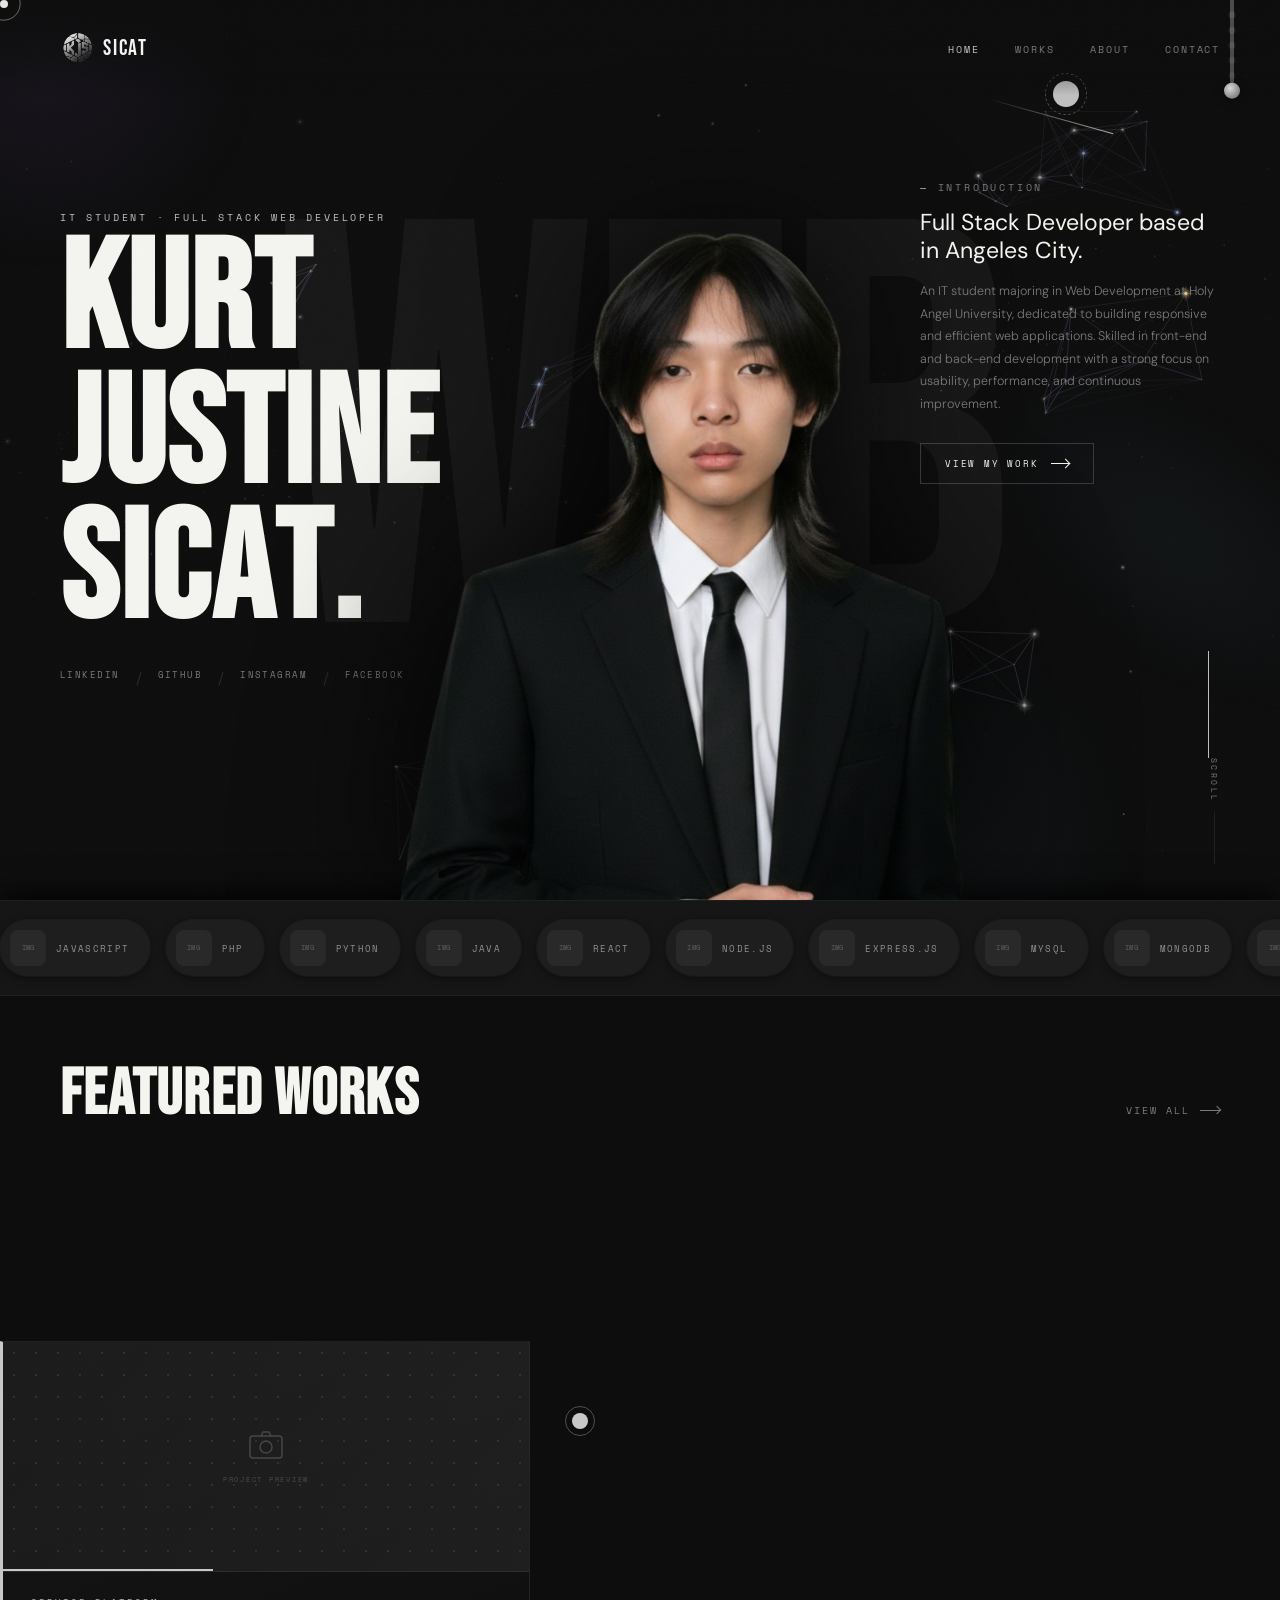
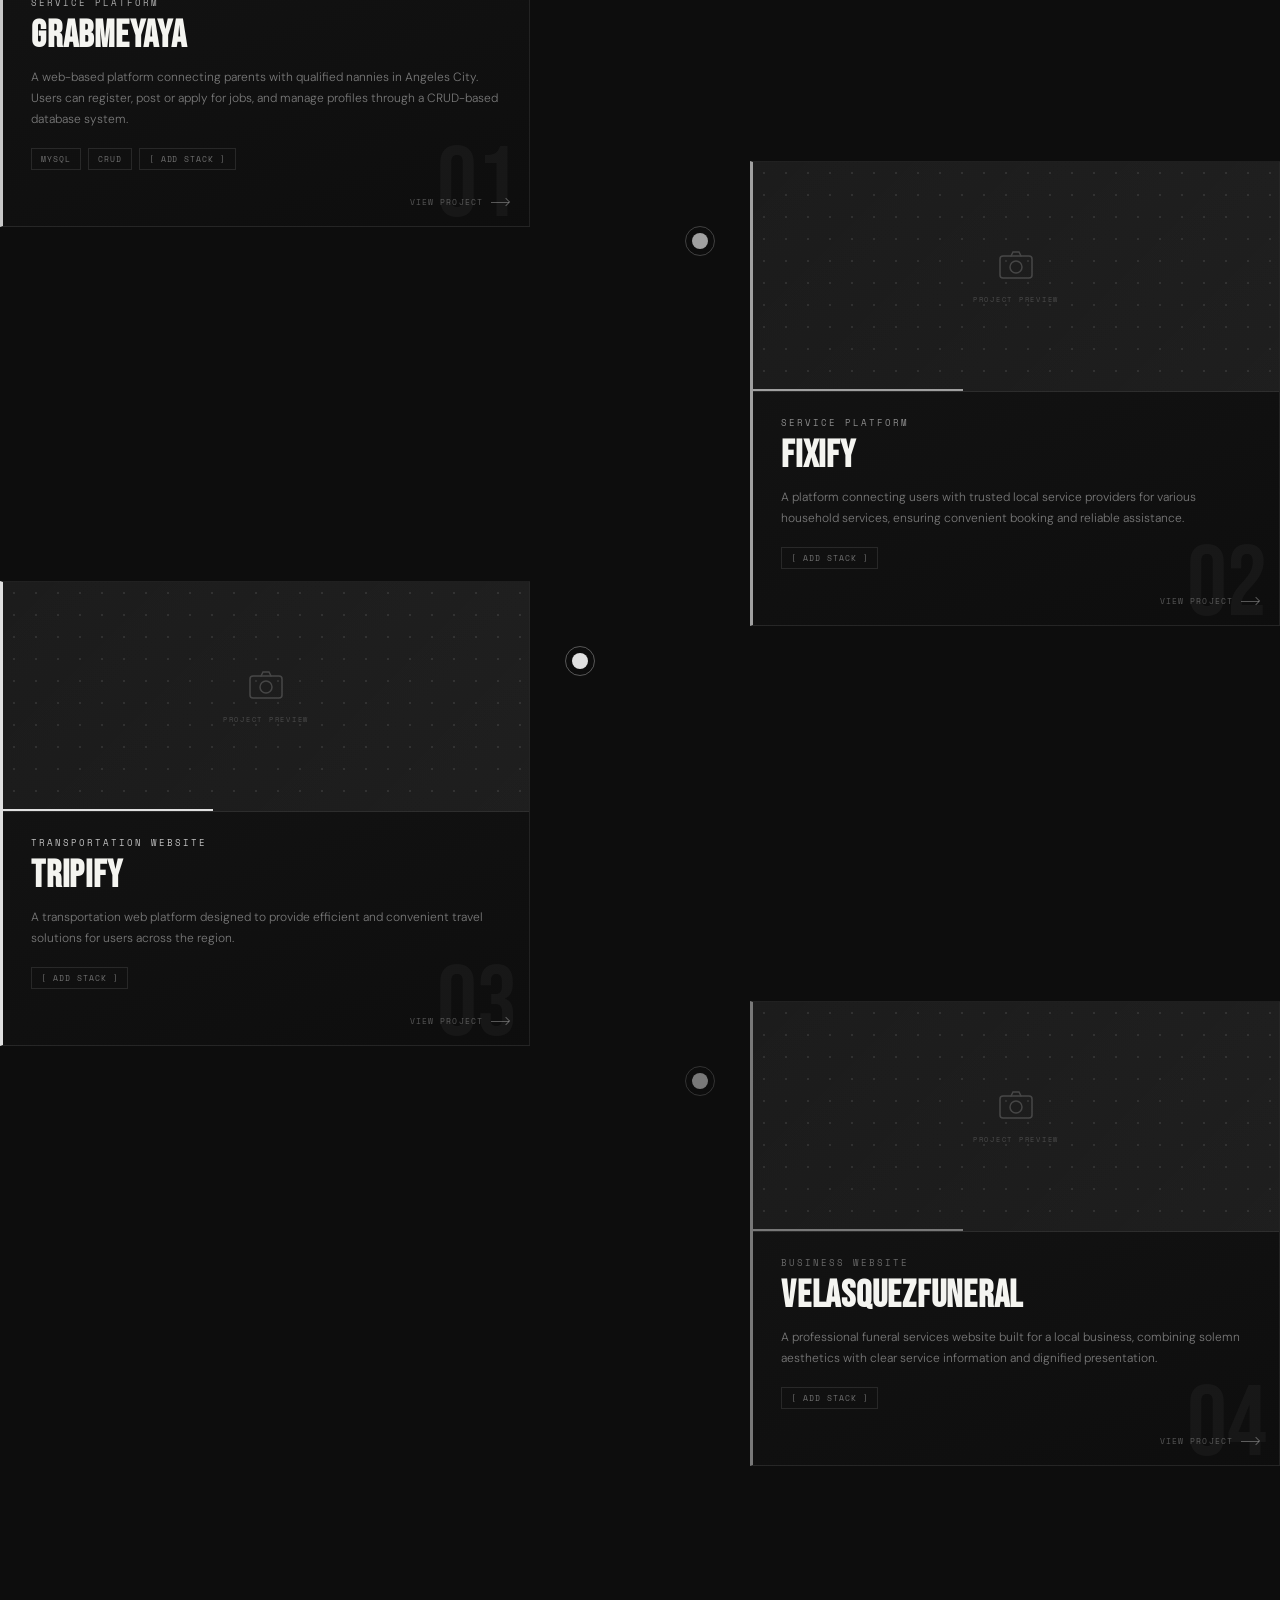
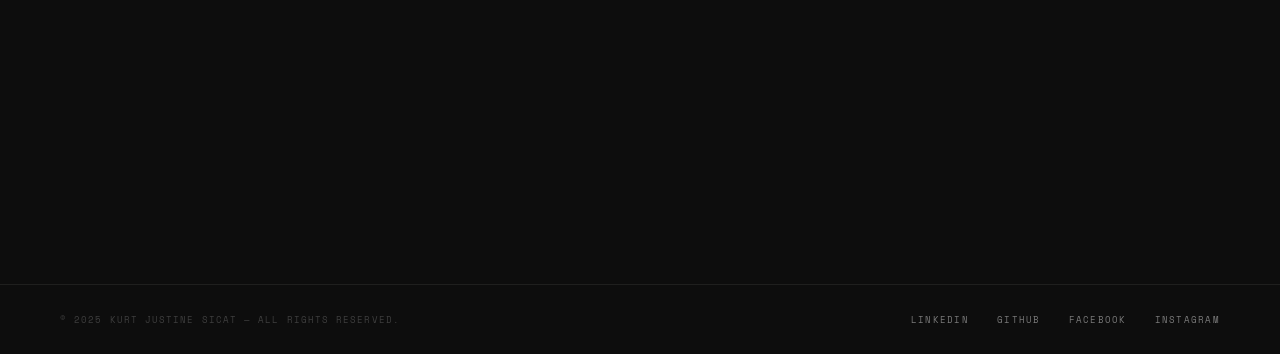
==== commit 4449606c: "Update portfolio assets and content" ====
--- a/index.html
+++ b/index.html
@@ -108,7 +108,8 @@
     }
 
     /* Particles — hide in light (they're invisible anyway) */
-    body.light-mode #particlesCanvas { opacity: 0.08; filter: invert(1); }
+    body.light-mode #particlesCanvas { opacity: 0.55; }
+    body.light-mode #constellationCanvas { opacity: 0; pointer-events: none; }
 
     /* Nav */
     body.light-mode nav {
@@ -1149,7 +1150,7 @@
       position:fixed; inset:0; pointer-events:none; z-index:3;
       opacity:0; transition: opacity 1.2s ease;
     }
-    body.light-mode #gridCanvas { opacity:1; }
+    body.light-mode #gridCanvas { opacity:0.85; }
 
     /* SPINNING RING on accent dot */
     .photo-accent-dot::before {
@@ -1200,106 +1201,230 @@
       51%{transform:scaleY(1);transform-origin:bottom} 100%{transform:scaleY(0);transform-origin:bottom}
     }
 
-    /* RESPONSIVE — tablet */
+    /* ══════════════════════════════════════
+       RESPONSIVE — tablet (≤1024px)
+       ══════════════════════════════════════ */
     @media (max-width: 1024px) {
       .hero-center { width: 480px; transform: translateX(-45%); }
       .hero-right { width: 260px; }
-    }
-
-    /* RESPONSIVE — mobile */
+
+      /* Timeline — narrower cards */
+      .proj-checkpoint { width: 260px; }
+      .timeline-header { padding: 48px 40px; }
+    }
+
+    /* ══════════════════════════════════════
+       RESPONSIVE — mobile (≤768px)
+       ══════════════════════════════════════ */
     @media (max-width: 768px) {
-      /* Nav */
-      .nav-inner { padding: 20px 24px; }
-      .nav-links { gap: 16px; }
-      .nav-links a { font-size: 9px; letter-spacing: 0.12em; }
-
-      /* Switch panel — stays top-right on mobile, just smaller */
-      .switch-panel {
-        right: 16px;
-        top: 0;
-        width: 14px;
-      }
-      .switch-track { height: 44px; }
-      .switch-knob { width: 11px; height: 11px; }
-
-      /* Hero — stack vertically, photo as bg */
+
+      /* ── Global overflow guard ── */
+      html, body { overflow-x: hidden; }
+
+      /* ── Pull cord — tuck in ── */
+      .switch-panel { right: 14px; }
+
+      /* ── Nav ── */
+      .nav-inner { padding: 18px 20px; }
+      .nav-links { gap: 14px; }
+      .nav-links a { font-size: 9px; letter-spacing: 0.1em; }
+
+      /* ── Hero — stack vertically ── */
       .hero { min-height: 100svh; }
       .hero-inner {
         height: 100svh;
         display: flex; flex-direction: column; justify-content: flex-end;
-        padding-bottom: 0;
-      }
-
-      /* Photo stays centered behind, smaller */
+        padding-bottom: 0; overflow: hidden;
+      }
+
+      /* Photo — centered bg, slightly smaller */
       .hero-center {
         position: absolute; bottom: 0;
         left: 50%; transform: translateX(-50%);
-        width: 85vw; height: 85vh;
+        width: 90vw; height: 82vh;
         z-index: 1;
       }
 
-      /* Dark gradient so text is readable over photo */
+      /* Readability gradient over photo */
       .hero::after {
         content: '';
         position: absolute; inset: 0;
         background:
-          linear-gradient(to top, rgba(13,13,13,0.97) 0%, rgba(13,13,13,0.7) 38%, transparent 65%),
-          linear-gradient(to bottom, rgba(13,13,13,0.8) 0%, transparent 25%);
+          linear-gradient(to top, rgba(13,13,13,0.97) 0%, rgba(13,13,13,0.65) 40%, transparent 68%),
+          linear-gradient(to bottom, rgba(13,13,13,0.75) 0%, transparent 22%);
         z-index: 2; pointer-events: none;
       }
       body.light-mode .hero::after {
         background:
-          linear-gradient(to top, rgba(238,236,234,0.97) 0%, rgba(238,236,234,0.7) 38%, transparent 65%),
-          linear-gradient(to bottom, rgba(238,236,234,0.8) 0%, transparent 25%);
-      }
-
-      /* Name block — bottom left, above gradient */
+          linear-gradient(to top, rgba(238,236,234,0.97) 0%, rgba(238,236,234,0.65) 40%, transparent 68%),
+          linear-gradient(to bottom, rgba(238,236,234,0.75) 0%, transparent 22%);
+      }
+
+      /* Intro panel — top of stack */
+      .hero-right {
+        position: relative; z-index: 3;
+        right: auto; top: auto; transform: none;
+        width: 100%; padding: 76px 22px 16px;
+        order: 1;
+      }
+      .intro-label { font-size: 9px; }
+      .intro-title { font-size: clamp(17px, 4.8vw, 24px); }
+      .intro-bio { font-size: 12px; line-height: 1.7; }
+      .btn-primary { font-size: 8px; padding: 11px 18px; }
+
+      /* Name block — bottom, above gradient */
       .hero-left {
         position: relative; z-index: 3;
         left: auto; top: auto; transform: none;
-        padding: 0 24px 0;
+        padding: 0 22px;
         order: 2;
       }
-      .hero-tag { font-size: 8px; letter-spacing: 0.22em; margin-bottom: 6px; }
-      .hero-name { font-size: clamp(64px, 18vw, 110px); line-height: 0.88; }
-      .hero-socials {
-        margin-top: 16px; gap: 10px;
+      .hero-tag { font-size: 8px; letter-spacing: 0.18em; margin-bottom: 5px; }
+      .hero-name { font-size: clamp(62px, 17vw, 100px); line-height: 0.88; }
+      .hero-socials { margin-top: 14px; gap: 8px; flex-wrap: wrap; }
+      .hero-socials a { font-size: 8px; letter-spacing: 0.1em; }
+      .social-sep { display: none; }
+
+      /* Bottom spacer */
+      .hero-left::after { content: ''; display: block; height: 52px; }
+
+      /* BG "WEB" text — smaller on mobile */
+      .hero-bg-text { font-size: clamp(200px, 55vw, 380px); }
+
+      /* Scroll hint — hide */
+      .scroll-hint { display: none; }
+
+      /* ── Marquee strip ── */
+      .marquee-wrap { padding: 14px 0; }
+      .cloud-item { padding: 8px 14px 8px 8px; gap: 7px; }
+      .cloud-logo { width: 28px; height: 28px; }
+      .cloud-label { font-size: 8px; }
+
+      /* ── Timeline section ── */
+      .timeline-section { padding-bottom: 60px; }
+      .timeline-header {
+        padding: 36px 22px 28px;
+        flex-direction: column; gap: 6px;
+      }
+      .section-title { font-size: clamp(32px, 9vw, 52px); }
+      .section-link { font-size: 9px; }
+
+      /* Timeline — disable absolute positioning, stack cards linearly */
+      .timeline-canvas-wrap {
+        display: flex;
+        flex-direction: column;
+        align-items: center;
+        gap: 24px;
+        padding: 0 18px 40px;
+        overflow: visible;
+      }
+
+      /* Hide the SVG path lines on mobile — too complex to reflow */
+      #timelineSvg { display: none; }
+
+      /* Checkpoint dots — hide on mobile */
+      .checkpoint-dot { display: none; }
+
+      /* Cards — reset absolute positioning, stack full width */
+      .proj-checkpoint {
+        position: relative !important;
+        left: auto !important;
+        right: auto !important;
+        top: auto !important;
+        width: 100% !important;
+        max-width: 480px;
+        opacity: 1 !important;
+        transform: none !important;
+      }
+
+      /* Slide-in animation — override on mobile */
+      .proj-checkpoint.side-left,
+      .proj-checkpoint.side-right {
+        transform: translateY(20px);
+        opacity: 0;
+        transition: opacity 0.6s ease, transform 0.6s ease;
+      }
+      .proj-checkpoint.visible {
+        opacity: 1 !important;
+        transform: translateY(0) !important;
+      }
+
+      /* Card inner */
+      .tl-card { padding-bottom: 36px; }
+      .tl-card-title { font-size: 30px; }
+      .tl-card-desc { font-size: 12px; }
+      .tl-card-body { padding: 0 20px; }
+
+      /* ── Timeline ending ── */
+      .timeline-ending { padding: 40px 22px 0; }
+      .teb-tagline { font-size: clamp(18px, 5vw, 26px); padding: 0 16px; }
+      .teb-cta { padding: 11px 22px; font-size: 8px; margin-bottom: 36px; }
+
+      /* Fan SVG — hide on mobile */
+      #fanSvg { display: none; }
+
+      /* Socials row — wrap on mobile */
+      .tl-socials {
         flex-wrap: wrap;
-      }
-      .hero-socials a { font-size: 8px; letter-spacing: 0.12em; }
-
-      /* Intro panel — below name, above gradient */
-      .hero-right {
-        position: relative; z-index: 3;
-        right: auto; top: auto; transform: none;
-        width: 100%; padding: 80px 24px 20px;
-        order: 1;
-      }
-      .intro-label { font-size: 9px; }
-      .intro-title { font-size: clamp(18px, 5vw, 26px); }
-      .intro-bio { font-size: 12px; }
-
-      /* Scroll hint hidden on mobile */
-      .scroll-hint { display: none; }
-
-      /* Bottom spacer so socials don't hide behind switch */
-      .hero-left::after {
-        content: ''; display: block; height: 60px;
-      }
-
-      /* Sections */
-      .projects-section { padding: 60px 24px; }
+        gap: 20px;
+        justify-content: center;
+        padding: 0 22px 52px;
+      }
+      .tl-social-item { flex: 0 0 40%; align-items: center; }
+
+      /* ── Projects section (homepage grid) ── */
+      .projects-section { padding: 52px 18px; }
+      .section-header { flex-direction: column; gap: 12px; align-items: flex-start; margin-bottom: 32px; }
       .projects-grid { grid-template-columns: 1fr; }
-      .contact-tease { grid-template-columns: 1fr; padding: 50px 24px; gap: 28px; }
-      .footer-inner { padding: 22px 24px; flex-direction: column; gap: 14px; text-align: center; }
-      .footer-links { flex-wrap: wrap; justify-content: center; }
-    }
-
-    /* Extra small screens */
-    @media (max-width: 400px) {
+      .project-card { padding: 30px 24px; }
+      .proj-number { font-size: 56px; }
+      .proj-name { font-size: 18px; }
+      .proj-desc { font-size: 12.5px; }
+
+      /* ── Contact tease ── */
+      .contact-tease {
+        grid-template-columns: 1fr;
+        padding: 48px 22px;
+        gap: 24px;
+      }
+      .ct-quote { font-size: clamp(16px, 4.5vw, 22px); }
+      .ct-email { font-size: 11px; }
+
+      /* ── Footer ── */
+      .footer-inner {
+        padding: 22px 22px;
+        flex-direction: column;
+        gap: 14px;
+        text-align: center;
+      }
+      .footer-links { flex-wrap: wrap; justify-content: center; gap: 16px; }
+    }
+
+    /* ══════════════════════════════════════
+       RESPONSIVE — small mobile (≤480px)
+       ══════════════════════════════════════ */
+    @media (max-width: 480px) {
       .nav-links { gap: 10px; }
-      .nav-links a { font-size: 8px; }
-      .hero-name { font-size: clamp(54px, 17vw, 80px); }
+      .nav-links a { font-size: 8px; letter-spacing: 0.08em; }
+      .hero-name { font-size: clamp(56px, 16vw, 82px); }
+      .hero-right { padding-top: 68px; }
+      .proj-checkpoint { max-width: 100%; }
+      .tl-socials { gap: 14px; }
+      .tl-social-item { flex: 0 0 45%; }
+    }
+
+    /* ══════════════════════════════════════
+       RESPONSIVE — extra small (≤360px)
+       ══════════════════════════════════════ */
+    @media (max-width: 360px) {
+      .nav-logo-img { width: 26px; height: 26px; }
+      .hero-name { font-size: clamp(48px, 15vw, 68px); }
+      .hero-socials a { font-size: 7px; }
+      .timeline-header { padding: 28px 16px 20px; }
+      .timeline-canvas-wrap { padding: 0 12px 32px; }
+      .projects-section { padding: 40px 14px; }
+      .contact-tease { padding: 36px 16px; }
+      .footer-inner { padding: 18px 16px; }
     }
   </style>
 </head>
@@ -1652,6 +1777,28 @@
       let cpPoints = [];
 
       function buildPath() {
+        // ── MOBILE: skip SVG path + absolute positioning, use simple stacked layout ──
+        if (window.innerWidth <= 768) {
+          // Reset any previously applied absolute styles
+          CARDS.forEach(c => {
+            c.el.style.position = '';
+            c.el.style.left     = '';
+            c.el.style.top      = '';
+            c.el.style.width    = '';
+            c.dot.style.display = 'none';
+          });
+          // Move cards back into the canvas-wrap for normal flow
+          const canvasWrap = document.getElementById('timelineCanvasWrap');
+          if (canvasWrap) {
+            CARDS.forEach(c => {
+              if (c.el.parentNode !== canvasWrap) canvasWrap.appendChild(c.el);
+            });
+          }
+          // Remove min-height forced by desktop JS
+          if (wrap) wrap.style.minHeight = '';
+          return;
+        }
+
         const W        = outerWrap.offsetWidth;
         const cx       = W / 2;
         const marquee  = document.querySelector('.marquee-wrap');
@@ -1746,6 +1893,16 @@
       }
 
       function onScroll() {
+        // ── MOBILE: simple reveal as cards enter viewport ──
+        if (window.innerWidth <= 768) {
+          CARDS.forEach(c => {
+            const rect = c.el.getBoundingClientRect();
+            if (rect.top < window.innerHeight * 0.88) {
+              c.el.classList.add('visible');
+            }
+          });
+          return;
+        }
         if (!totalLen) return;
         const top     = outerWrap.getBoundingClientRect().top + window.scrollY;
         const h       = outerWrap.offsetHeight;
@@ -1971,7 +2128,7 @@
     function resizeCanvas(){W=canvas.width=window.innerWidth;H=canvas.height=window.innerHeight;}
     resizeCanvas();window.addEventListener('resize',resizeCanvas);
     for(let i=0;i<55;i++)particles.push({x:Math.random()*window.innerWidth,y:Math.random()*window.innerHeight,r:Math.random()*1.2+0.3,vx:(Math.random()-0.5)*0.15,vy:(Math.random()-0.5)*0.15,o:Math.random()*0.35+0.08});
-    (function drawP(){ctx.clearRect(0,0,W,H);particles.forEach(p=>{ctx.beginPath();ctx.arc(p.x,p.y,p.r,0,Math.PI*2);ctx.fillStyle=`rgba(192,192,192,${p.o})`;ctx.fill();p.x+=p.vx;p.y+=p.vy;if(p.x<0)p.x=W;if(p.x>W)p.x=0;if(p.y<0)p.y=H;if(p.y>H)p.y=0;});requestAnimationFrame(drawP);})();
+    (function drawP(){ctx.clearRect(0,0,W,H);const isLM=document.body.classList.contains('light-mode');particles.forEach(p=>{ctx.beginPath();ctx.arc(p.x,p.y,p.r,0,Math.PI*2);ctx.fillStyle=isLM?`rgba(20,20,20,${p.o})`:`rgba(192,192,192,${p.o})`;ctx.fill();p.x+=p.vx;p.y+=p.vy;if(p.x<0)p.x=W;if(p.x>W)p.x=0;if(p.y<0)p.y=H;if(p.y>H)p.y=0;});requestAnimationFrame(drawP);})();
 
     // ── NAV PROGRESS + SCROLL BG ──
     const navEl=document.getElementById('mainNav');
@@ -2209,7 +2366,7 @@
       draw();
     })();
 
-    // ── LIGHT MODE — Daytime constellations + floating dust ──
+    // ── LIGHT MODE — Rich daytime ink universe ──
     (function() {
       const cvs = document.getElementById('gridCanvas');
       const ctx = cvs.getContext('2d');
@@ -2218,72 +2375,127 @@
       resize();
       window.addEventListener('resize', resize);
 
-      // ── Dust particles (like stars but faint + warm) ──
+      // ── Ink dust particles — varied sizes ──
       const dust = [];
-      for (let i = 0; i < 60; i++) {
+      for (let i = 0; i < 120; i++) {
         dust.push({
           x: Math.random() * window.innerWidth,
           y: Math.random() * window.innerHeight,
-          vx: (Math.random() - 0.5) * 0.09,
-          vy: (Math.random() - 0.5) * 0.07,
-          r: Math.random() * 1.4 + 0.3,
-          o: Math.random() * 0.18 + 0.06,
-          ts: Math.random() * 0.02 + 0.006,
+          vx: (Math.random() - 0.5) * 0.12,
+          vy: (Math.random() - 0.5) * 0.10,
+          r: Math.random() * 2.2 + 0.3,
+          o: Math.random() * 0.28 + 0.10,
+          ts: Math.random() * 0.022 + 0.005,
           to: Math.random() * Math.PI * 2,
+          type: Math.random() > 0.7 ? 'big' : 'small',
         });
       }
 
-      // ── Light constellation clusters (same structure as dark mode) ──
+      // ── Ink constellation clusters ──
       const stars = [];
-      const CONNECT_DIST = 160;
-      const GROUPS = 5;
+      const CONNECT_DIST = 190;
+      const GROUPS = 8;
       for (let g = 0; g < GROUPS; g++) {
         const cx = Math.random() * window.innerWidth;
         const cy = Math.random() * window.innerHeight;
-        const count = 4 + Math.floor(Math.random() * 4);
-        const vx = (Math.random() - 0.5) * 0.09;
-        const vy = (Math.random() - 0.5) * 0.09;
+        const count = 5 + Math.floor(Math.random() * 5);
+        const vx = (Math.random() - 0.5) * 0.08;
+        const vy = (Math.random() - 0.5) * 0.08;
         for (let i = 0; i < count; i++) {
           stars.push({
-            x: cx + (Math.random() - 0.5) * 170,
-            y: cy + (Math.random() - 0.5) * 170,
+            x: cx + (Math.random() - 0.5) * 200,
+            y: cy + (Math.random() - 0.5) * 200,
             vx, vy,
-            r: Math.random() * 1.5 + 0.4,
-            o: Math.random() * 0.2 + 0.1,
-            ts: Math.random() * 0.015 + 0.005,
+            r: Math.random() * 2.2 + 0.6,
+            o: Math.random() * 0.35 + 0.18,
+            ts: Math.random() * 0.018 + 0.005,
             to: Math.random() * Math.PI * 2,
-            group: g
+            group: g,
+            bright: Math.random() > 0.65,
           });
         }
       }
-      // Lone scattered dust-stars
-      for (let i = 0; i < 25; i++) {
+      // Lone scattered ink dots
+      for (let i = 0; i < 45; i++) {
         stars.push({
           x: Math.random() * window.innerWidth,
           y: Math.random() * window.innerHeight,
-          vx: (Math.random() - 0.5) * 0.06,
-          vy: (Math.random() - 0.5) * 0.06,
-          r: Math.random() * 0.9 + 0.2,
-          o: Math.random() * 0.1 + 0.05,
-          ts: Math.random() * 0.018 + 0.004,
+          vx: (Math.random() - 0.5) * 0.05,
+          vy: (Math.random() - 0.5) * 0.05,
+          r: Math.random() * 1.4 + 0.3,
+          o: Math.random() * 0.22 + 0.08,
+          ts: Math.random() * 0.02 + 0.004,
           to: Math.random() * Math.PI * 2,
-          group: -1
+          group: -1,
+          bright: false,
         });
       }
+
+      // ── Ink wash blobs (dark mode nebula equivalent) ──
+      const blobs = Array.from({length: 5}, () => ({
+        x: Math.random() * window.innerWidth,
+        y: Math.random() * window.innerHeight,
+        rx: 150 + Math.random() * 200,
+        ry: 80 + Math.random() * 120,
+        angle: Math.random() * Math.PI,
+        alpha: 0.018 + Math.random() * 0.018,
+        drift: (Math.random() - 0.5) * 0.035,
+        pulse: Math.random() * Math.PI * 2,
+      }));
+
+      // ── Ink streaks (dark shooting stars) ──
+      const streaks = [];
+      function spawnStreak() {
+        streaks.push({
+          x: Math.random() * W,
+          y: Math.random() * H * 0.6,
+          vx: -(2.5 + Math.random() * 3),
+          vy: 0.8 + Math.random() * 1.5,
+          len: 60 + Math.random() * 80,
+          life: 1,
+          decay: 0.025 + Math.random() * 0.018,
+        });
+        setTimeout(spawnStreak, 4000 + Math.random() * 8000);
+      }
+      spawnStreak();
 
       let t = 0;
       function draw() {
+        if (!document.body.classList.contains('light-mode')) {
+          requestAnimationFrame(draw); return;
+        }
         ctx.clearRect(0, 0, W, H);
         t += 0.01;
 
-        // Move + wrap all stars
+        // Move + wrap
         [...stars, ...dust].forEach(s => {
           s.x += s.vx; s.y += s.vy;
           if (s.x < -20) s.x = W+20; if (s.x > W+20) s.x = -20;
           if (s.y < -20) s.y = H+20; if (s.y > H+20) s.y = -20;
         });
 
-        // Constellation lines — warm sepia tone, very faint
+        // Ink wash blobs
+        blobs.forEach(b => {
+          b.x += b.drift; b.pulse += 0.008;
+          if (b.x > W + 300) b.x = -300;
+          if (b.x < -300) b.x = W + 300;
+          const pulse = 0.82 + 0.18 * Math.sin(b.pulse);
+          ctx.save();
+          ctx.translate(b.x, b.y);
+          ctx.rotate(b.angle);
+          const grad = ctx.createRadialGradient(0, 0, 0, 0, 0, b.rx);
+          grad.addColorStop(0, `rgba(20,20,20,${b.alpha * pulse * 2.2})`);
+          grad.addColorStop(0.4, `rgba(20,20,20,${b.alpha * pulse})`);
+          grad.addColorStop(1, 'rgba(20,20,20,0)');
+          ctx.scale(1, b.ry / b.rx);
+          ctx.beginPath();
+          ctx.arc(0, 0, b.rx, 0, Math.PI*2);
+          ctx.fillStyle = grad;
+          ctx.fill();
+          ctx.restore();
+        });
+
+        // Constellation lines — dark ink with stronger pulse
         for (let i = 0; i < stars.length; i++) {
           for (let j = i+1; j < stars.length; j++) {
             const a = stars[i], b = stars[j];
@@ -2291,44 +2503,92 @@
             const dx = a.x-b.x, dy = a.y-b.y;
             const dist = Math.sqrt(dx*dx+dy*dy);
             if (dist < CONNECT_DIST) {
-              const pulse = 0.7 + 0.3 * Math.sin(t * 0.7 + a.group * 1.4);
-              const alpha = (1 - dist/CONNECT_DIST) * 0.13 * pulse;
+              const pulse = 0.6 + 0.4 * Math.sin(t * 0.9 + a.group * 1.2);
+              const alpha = (1 - dist/CONNECT_DIST) * 0.32 * pulse;
+              const grad = ctx.createLinearGradient(a.x, a.y, b.x, b.y);
+              grad.addColorStop(0, `rgba(15,15,15,${alpha})`);
+              grad.addColorStop(1, `rgba(40,40,40,${alpha * 0.6})`);
               ctx.beginPath();
               ctx.moveTo(a.x, a.y);
               ctx.lineTo(b.x, b.y);
-              ctx.strokeStyle = `rgba(120,100,60,${alpha})`;
-              ctx.lineWidth = 0.7;
+              ctx.strokeStyle = grad;
+              ctx.lineWidth = 0.9;
               ctx.stroke();
             }
           }
         }
 
-        // Star/dust dots — warm sepia tone
+        // Ink dot stars with glow halo + sparkle cross on bright ones
         stars.forEach(s => {
-          const tw = 0.7 + 0.3 * Math.sin(t * s.ts * 80 + s.to);
+          const tw = 0.65 + 0.35 * Math.sin(t * s.ts * 90 + s.to);
           const a = s.o * tw;
-          // Soft glow on cluster stars
-          if (s.r > 1.0 && s.group !== -1) {
-            const grd = ctx.createRadialGradient(s.x, s.y, 0, s.x, s.y, s.r*5);
-            grd.addColorStop(0, `rgba(140,110,50,${a*0.5})`);
-            grd.addColorStop(1, 'rgba(140,110,50,0)');
-            ctx.beginPath(); ctx.arc(s.x, s.y, s.r*5, 0, Math.PI*2);
+
+          // Halo for cluster stars
+          if (s.r > 1.2 && s.group !== -1) {
+            const grd = ctx.createRadialGradient(s.x, s.y, 0, s.x, s.y, s.r * 6 * tw);
+            grd.addColorStop(0, `rgba(10,10,10,${a * 0.55})`);
+            grd.addColorStop(1, 'rgba(10,10,10,0)');
+            ctx.beginPath(); ctx.arc(s.x, s.y, s.r * 6 * tw, 0, Math.PI*2);
+            ctx.fillStyle = grd; ctx.fill();
+          }
+
+          // Core dot
+          ctx.beginPath();
+          ctx.arc(s.x, s.y, s.r * tw, 0, Math.PI*2);
+          ctx.fillStyle = `rgba(12,12,12,${a * 1.8})`;
+          ctx.fill();
+
+          // 4-point sparkle cross on bright stars
+          if (s.bright && tw > 0.82) {
+            ctx.save();
+            ctx.globalAlpha = a * 0.55;
+            ctx.strokeStyle = 'rgba(10,10,10,0.5)';
+            ctx.lineWidth = 0.7;
+            const sp = s.r * 5 * tw;
+            ctx.beginPath(); ctx.moveTo(s.x-sp, s.y); ctx.lineTo(s.x+sp, s.y); ctx.stroke();
+            ctx.beginPath(); ctx.moveTo(s.x, s.y-sp); ctx.lineTo(s.x, s.y+sp); ctx.stroke();
+            ctx.restore();
+          }
+        });
+
+        // Ink dust — varied opacity and size
+        dust.forEach(p => {
+          const tw = 0.55 + 0.45 * Math.sin(t * p.ts * 75 + p.to);
+          const a = p.o * tw;
+          if (p.type === 'big') {
+            // Bigger dust with soft halo
+            const grd = ctx.createRadialGradient(p.x, p.y, 0, p.x, p.y, p.r * 4);
+            grd.addColorStop(0, `rgba(20,20,20,${a * 0.6})`);
+            grd.addColorStop(1, 'rgba(20,20,20,0)');
+            ctx.beginPath(); ctx.arc(p.x, p.y, p.r * 4, 0, Math.PI*2);
             ctx.fillStyle = grd; ctx.fill();
           }
           ctx.beginPath();
-          ctx.arc(s.x, s.y, s.r * tw, 0, Math.PI*2);
-          ctx.fillStyle = `rgba(110,90,45,${a})`;
+          ctx.arc(p.x, p.y, p.r * tw, 0, Math.PI*2);
+          ctx.fillStyle = `rgba(18,18,18,${a * 1.6})`;
           ctx.fill();
         });
 
-        // Floating dust — slightly lighter, smaller
-        dust.forEach(p => {
-          const tw = 0.6 + 0.4 * Math.sin(t * p.ts * 70 + p.to);
+        // Ink streaks (dark shooting stars)
+        for (let i = streaks.length-1; i >= 0; i--) {
+          const s = streaks[i];
+          s.x += s.vx; s.y += s.vy; s.life -= s.decay;
+          if (s.life <= 0) { streaks.splice(i,1); continue; }
+          const speed = Math.sqrt(s.vx*s.vx + s.vy*s.vy);
+          const tail = ctx.createLinearGradient(
+            s.x, s.y,
+            s.x - (s.vx/speed)*s.len,
+            s.y - (s.vy/speed)*s.len
+          );
+          tail.addColorStop(0, `rgba(15,15,15,${s.life * 0.75})`);
+          tail.addColorStop(1, 'rgba(15,15,15,0)');
           ctx.beginPath();
-          ctx.arc(p.x, p.y, p.r * tw, 0, Math.PI*2);
-          ctx.fillStyle = `rgba(150,130,90,${p.o * tw})`;
-          ctx.fill();
-        });
+          ctx.moveTo(s.x, s.y);
+          ctx.lineTo(s.x - (s.vx/speed)*s.len, s.y - (s.vy/speed)*s.len);
+          ctx.strokeStyle = tail;
+          ctx.lineWidth = 1.2 * s.life;
+          ctx.stroke();
+        }
 
         requestAnimationFrame(draw);
       }
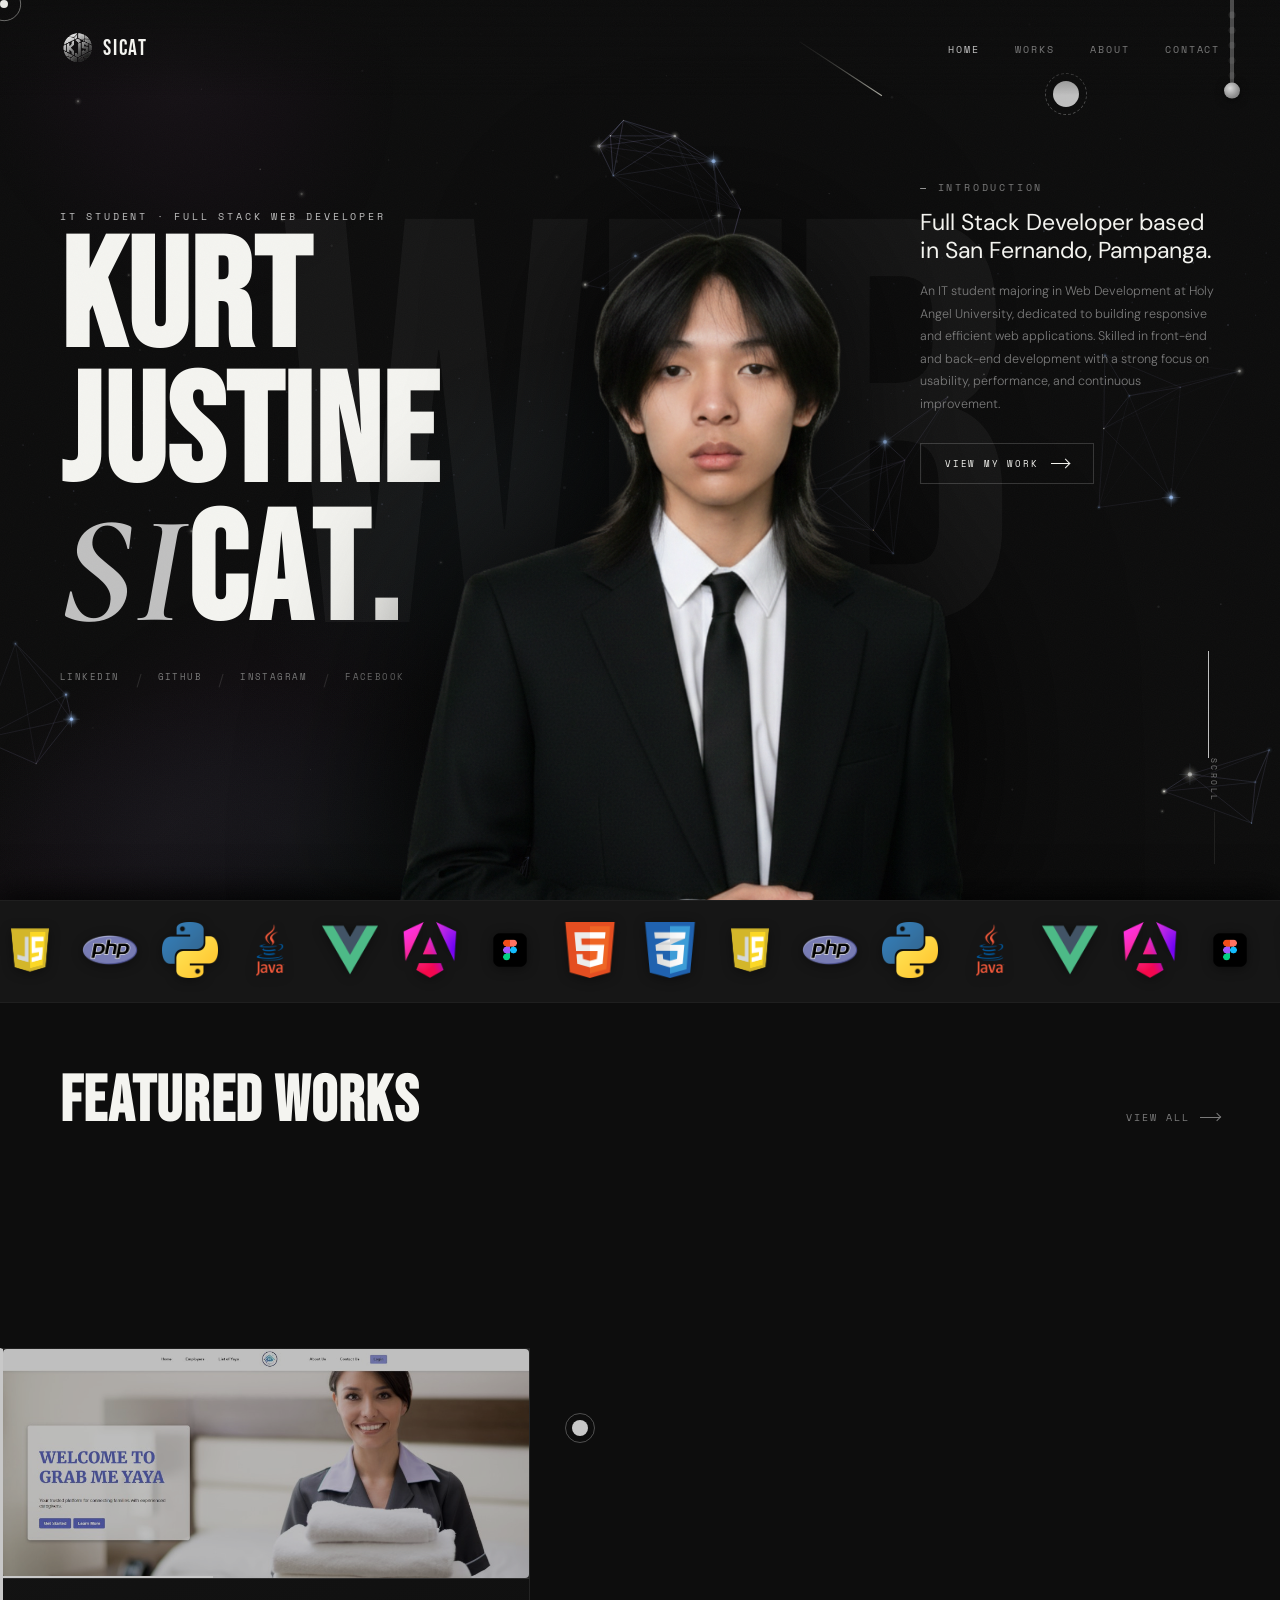
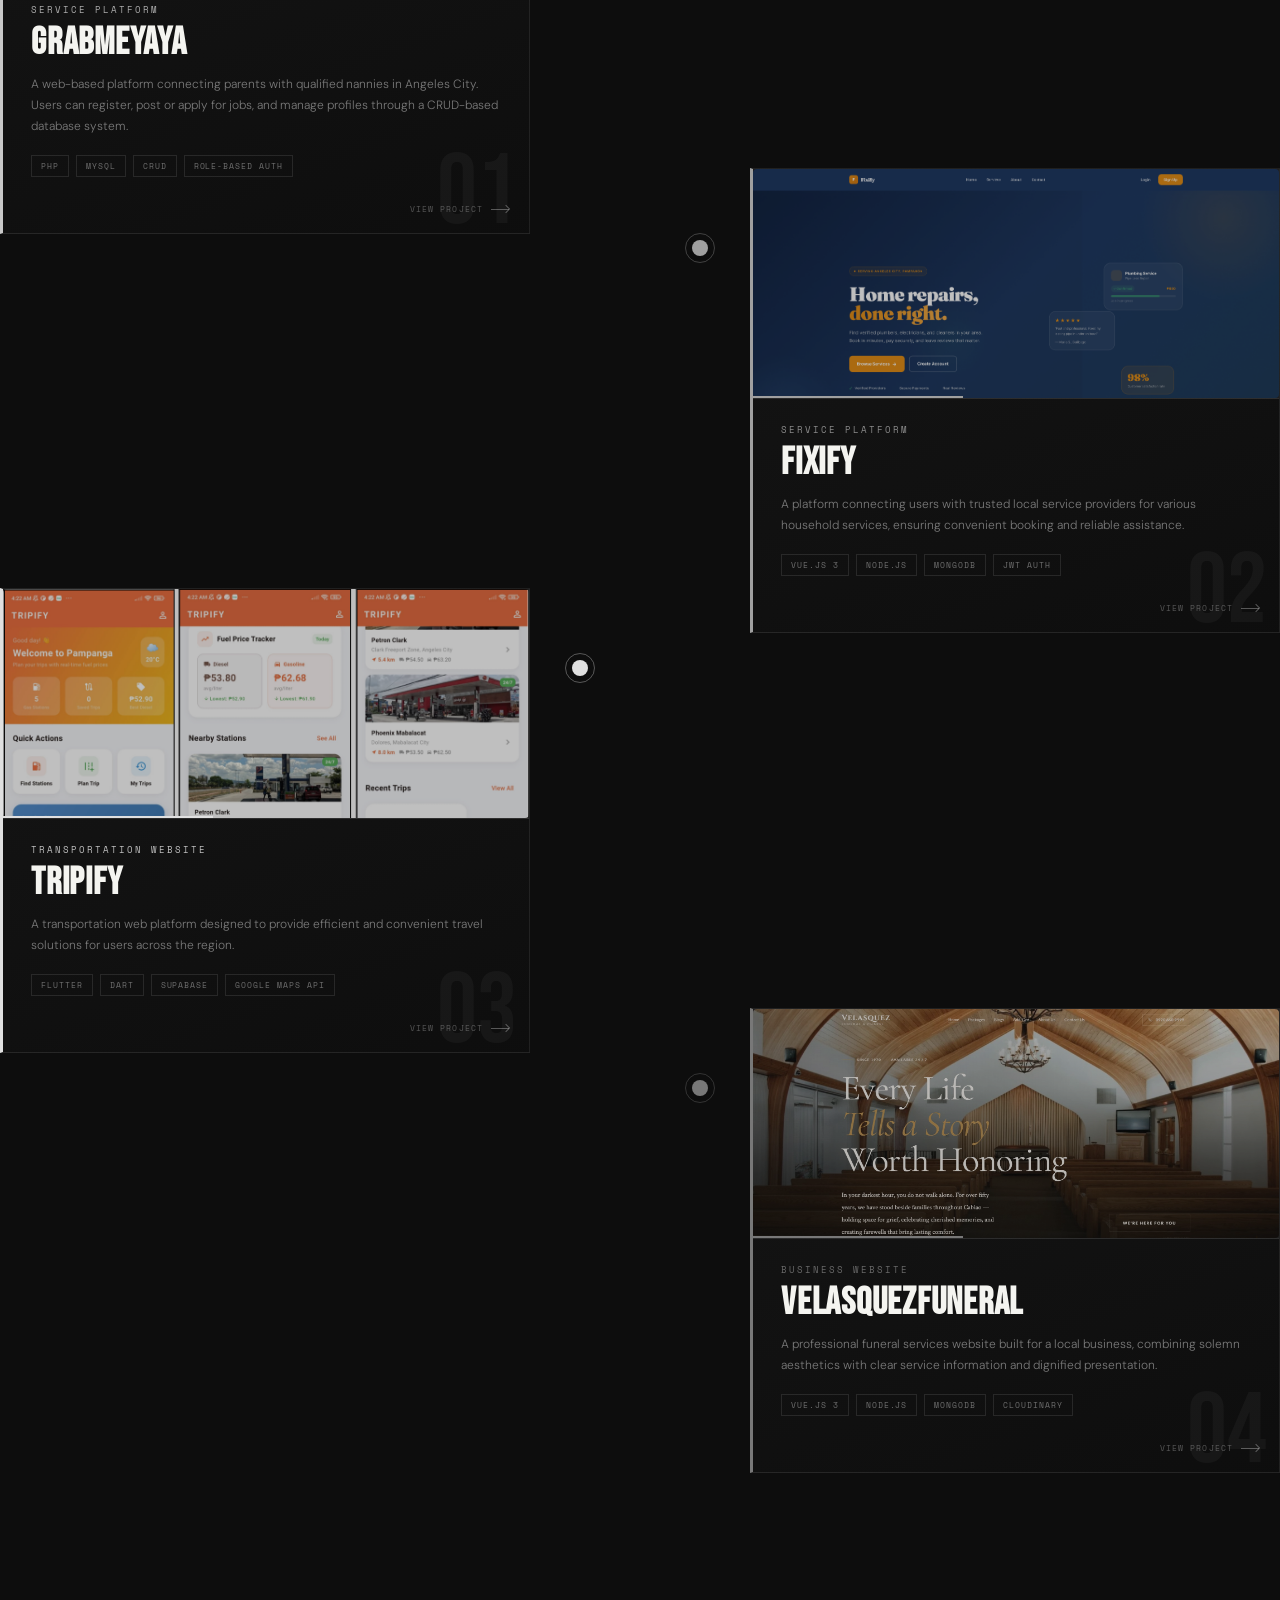
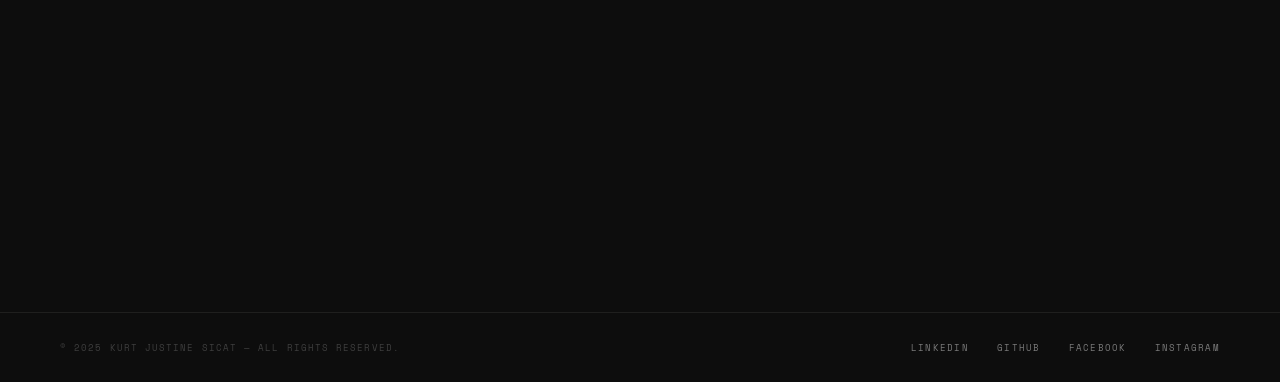
==== commit 01b47a31: "meow" ====
--- a/index.html
+++ b/index.html
@@ -172,10 +172,12 @@
     body.light-mode .scroll-line::after { background: #8a6500; }
 
     /* Marquee strip */
-    body.light-mode .marquee-wrap {
-      border-color: rgba(0,0,0,0.1);
-      background: #e8e6e3;
-    }
+    body.light-mode     .marquee-wrap {
+      overflow: hidden; width: 100%; padding: 20px 0;
+      mask-image: linear-gradient(to right, black 0%, black 85%, transparent 100%);
+      -webkit-mask-image: linear-gradient(to right, black 0%, black 85%, transparent 100%);
+    }
+    
     body.light-mode .marquee-item { color: #999; }
     body.light-mode .marquee-item:hover { color: #8a6500; }
     body.light-mode .m-sep { background: #c8960a; opacity: 0.7; }
@@ -905,89 +907,35 @@
         inset 0 1px 0 rgba(255,255,255,0.6),
         inset 0 -1px 0 rgba(255,255,255,0.6);
     }
-    .marquee-track {
-      display: flex;
-      gap: 16px;
-      animation: marquee 38s linear infinite;
-      align-items: center;
-    }
-    .marquee-wrap:hover .marquee-track { animation-play-state: paused; }
+        .marquee-track {
+      display: inline-flex; gap: 20px; align-items: center;
+      animation: marqueeScroll 22s linear infinite;
+      will-change: transform; white-space: nowrap; padding: 0; margin: 0;
+    }
+    @keyframes marqueeScroll { from { transform: translateX(0); } to { transform: translateX(-25%); } }
+    
+    .marquee-wrap:hover 
 
     /* Skill pill */
-    .cloud-item {
-      display: inline-flex;
-      flex-direction: row;
-      align-items: center;
-      gap: 10px;
-      flex-shrink: 0;
-      background: #1e1e1e;
-      border-radius: 100px;
-      padding: 10px 20px 10px 10px;
-      cursor: default;
-      box-shadow:
-        0 2px 8px rgba(0,0,0,0.5),
-        0 0 0 1px rgba(255,255,255,0.05);
-      animation: pillFloat 3.5s ease-in-out infinite;
-      transition: box-shadow 0.25s ease, background 0.25s ease;
-    }
-    .cloud-item:hover {
-      background: #272727;
-      box-shadow: 0 4px 18px rgba(0,0,0,0.65), 0 0 0 1px rgba(255,255,255,0.08);
-    }
-    body.light-mode .cloud-item {
-      background: #d0cec9;
-      box-shadow: 0 2px 8px rgba(0,0,0,0.1), 0 0 0 1px rgba(0,0,0,0.06);
-    }
-    body.light-mode .cloud-item:hover {
-      background: #c8c5c0;
-      box-shadow: 0 4px 16px rgba(0,0,0,0.14);
-    }
-
-    /* Logo container — not a circle, just a clean square-ish holder */
-    .cloud-logo {
-      width: 36px;
-      height: 36px;
-      border-radius: 8px;
-      background: rgba(255,255,255,0.05);
-      display: flex;
-      align-items: center;
-      justify-content: center;
-      overflow: hidden;
-      flex-shrink: 0;
-    }
-    .cloud-logo img {
-      width: 100%; height: 100%;
-      object-fit: contain;
-    }
-    .cloud-logo .logo-placeholder {
-      font-size: 7px;
-      font-family: 'Space Mono', monospace;
-      color: rgba(192,192,192,0.35);
-      letter-spacing: 0.04em;
-      text-align: center;
-      line-height: 1.3;
-    }
-    body.light-mode .cloud-logo {
-      background: rgba(0,0,0,0.06);
-    }
-    body.light-mode .cloud-logo .logo-placeholder { color: rgba(0,0,0,0.22); }
-
-    /* Label */
-    .cloud-label {
-      font-family: 'Space Mono', monospace;
-      font-size: 9px;
-      letter-spacing: 0.15em;
-      text-transform: uppercase;
-      color: rgba(192,192,192,0.7);
-      white-space: nowrap;
-    }
+        .cloud-item {
+      display: inline-flex; flex-direction: column; align-items: center;
+      justify-content: center; flex-shrink: 0; padding: 4px;
+      background: transparent; border: none; cursor: default;
+      transition: none; width: 72px;
+    }
+        .cloud-logo {
+      width: 60px; height: 60px;
+      display: flex; align-items: center; justify-content: center;
+    }
+    .cloud-logo img { width: 56px; height: 56px; object-fit: contain;
+      filter: drop-shadow(0 2px 6px rgba(0,0,0,0.4)); transition: none; }
+    .cloud-logo .logo-placeholder { display: none; }
+        .cloud-label { display: none; }
+    
     body.light-mode .cloud-label { color: rgba(60,50,40,0.6); }
 
     /* Pill float */
-    @keyframes pillFloat {
-      0%, 100% { transform: translateY(0px); }
-      50%       { transform: translateY(-4px); }
-    }
+    
 
     /* PROJECTS */
     .projects-section { padding: 100px 0; max-width: var(--max); margin: 0 auto; padding-left: 60px; padding-right: 60px; }
@@ -1195,7 +1143,6 @@
     @keyframes fadeUp { from{opacity:0;transform:translateY(28px)} to{opacity:1;transform:translateY(0)} }
     @keyframes fadeIn { from{opacity:0} to{opacity:1} }
     @keyframes float { 0%,100%{transform:translateY(0)} 50%{transform:translateY(-10px)} }
-    @keyframes marquee { 0%{transform:translateX(0)} 100%{transform:translateX(-50%)} }
     @keyframes scrollPulse {
       0%{transform:scaleY(0);transform-origin:top} 50%{transform:scaleY(1);transform-origin:top}
       51%{transform:scaleY(1);transform-origin:bottom} 100%{transform:scaleY(0);transform-origin:bottom}
@@ -1296,7 +1243,7 @@
 
       /* ── Marquee strip ── */
       .marquee-wrap { padding: 14px 0; }
-      .cloud-item { padding: 8px 14px 8px 8px; gap: 7px; }
+      
       .cloud-logo { width: 28px; height: 28px; }
       .cloud-label { font-size: 8px; }
 
@@ -1426,6 +1373,33 @@
       .contact-tease { padding: 36px 16px; }
       .footer-inner { padding: 18px 16px; }
     }
+    .tl-card-img-inner img {
+      width: 100%; height: 100%; object-fit: cover; object-position: top center;
+      display: block; border-radius: 4px;
+      filter: grayscale(15%) brightness(0.75); transition: filter 0.4s, transform 0.4s;
+    }
+    .tl-card:hover .tl-card-img-inner img { filter: grayscale(0%) brightness(0.9); transform: scale(1.03); }
+
+    /* CTA link */
+    .cte-link {
+      display: inline-flex;
+      align-items: center;
+      gap: 10px;
+      font-family: 'Space Mono', monospace;
+      font-size: 11px;
+      letter-spacing: 0.18em;
+      text-transform: uppercase;
+      color: var(--white);
+      text-decoration: none;
+      border-bottom: 1px solid rgba(244,244,240,0.3);
+      padding-bottom: 3px;
+      margin-top: 18px;
+      transition: border-color 0.25s, color 0.25s;
+    }
+    .cte-link:hover { border-color: var(--white); color: var(--white); }
+    .cte-arrow { font-size: 14px; }
+    body.light-mode .cte-link { color: #1c1c1c; border-color: rgba(0,0,0,0.3); }
+    body.light-mode .cte-link:hover { border-color: #1c1c1c; }
   </style>
 </head>
 <body>
@@ -1504,7 +1478,7 @@
         <div class="hero-socials">
           <a href="https://www.linkedin.com/in/kurt-justine-sicat-14284434b/" target="_blank">LinkedIn</a>
           <span class="social-sep">/</span>
-          <a href="https://github.com/" target="_blank">GitHub</a>
+          <a href="https://github.com/NeroNaur" target="_blank">GitHub</a>
           <span class="social-sep">/</span>
           <a href="https://www.instagram.com/agnosticnero/" target="_blank">Instagram</a>
           <span class="social-sep">/</span>
@@ -1523,7 +1497,7 @@
       <!-- Intro — right side -->
       <div class="hero-right">
         <div class="intro-label"><em>—</em> Introduction</div>
-        <h2 class="intro-title">Full Stack Developer based in Angeles City.</h2>
+        <h2 class="intro-title">Full Stack Developer based in San Fernando, Pampanga.</h2>
         <p class="intro-bio">
           An IT student majoring in Web Development at Holy Angel University,
           dedicated to building responsive and efficient web applications.
@@ -1574,39 +1548,7 @@
   <!-- SKILLS CLOUD STRIP -->
   <div class="marquee-wrap">
     <div class="marquee-track" id="cloudTrack">
-
-      <!-- Set 1 -->
-      <div class="cloud-item"><div class="cloud-logo"><span class="logo-placeholder">IMG</span></div><span class="cloud-label">JavaScript</span></div>
-      <div class="cloud-item"><div class="cloud-logo"><span class="logo-placeholder">IMG</span></div><span class="cloud-label">PHP</span></div>
-      <div class="cloud-item"><div class="cloud-logo"><span class="logo-placeholder">IMG</span></div><span class="cloud-label">Python</span></div>
-      <div class="cloud-item"><div class="cloud-logo"><span class="logo-placeholder">IMG</span></div><span class="cloud-label">Java</span></div>
-      <div class="cloud-item"><div class="cloud-logo"><span class="logo-placeholder">IMG</span></div><span class="cloud-label">React</span></div>
-      <div class="cloud-item"><div class="cloud-logo"><span class="logo-placeholder">IMG</span></div><span class="cloud-label">Node.js</span></div>
-      <div class="cloud-item"><div class="cloud-logo"><span class="logo-placeholder">IMG</span></div><span class="cloud-label">Express.js</span></div>
-      <div class="cloud-item"><div class="cloud-logo"><span class="logo-placeholder">IMG</span></div><span class="cloud-label">MySQL</span></div>
-      <div class="cloud-item"><div class="cloud-logo"><span class="logo-placeholder">IMG</span></div><span class="cloud-label">MongoDB</span></div>
-      <div class="cloud-item"><div class="cloud-logo"><span class="logo-placeholder">IMG</span></div><span class="cloud-label">Vue</span></div>
-      <div class="cloud-item"><div class="cloud-logo"><span class="logo-placeholder">IMG</span></div><span class="cloud-label">Angular</span></div>
-      <div class="cloud-item"><div class="cloud-logo"><span class="logo-placeholder">IMG</span></div><span class="cloud-label">Figma</span></div>
-      <div class="cloud-item"><div class="cloud-logo"><span class="logo-placeholder">IMG</span></div><span class="cloud-label">RESTful API</span></div>
-      <div class="cloud-item"><div class="cloud-logo"><span class="logo-placeholder">IMG</span></div><span class="cloud-label">GitHub</span></div>
-
-      <!-- Set 2 (duplicate for seamless loop) -->
-      <div class="cloud-item"><div class="cloud-logo"><span class="logo-placeholder">IMG</span></div><span class="cloud-label">JavaScript</span></div>
-      <div class="cloud-item"><div class="cloud-logo"><span class="logo-placeholder">IMG</span></div><span class="cloud-label">PHP</span></div>
-      <div class="cloud-item"><div class="cloud-logo"><span class="logo-placeholder">IMG</span></div><span class="cloud-label">Python</span></div>
-      <div class="cloud-item"><div class="cloud-logo"><span class="logo-placeholder">IMG</span></div><span class="cloud-label">Java</span></div>
-      <div class="cloud-item"><div class="cloud-logo"><span class="logo-placeholder">IMG</span></div><span class="cloud-label">React</span></div>
-      <div class="cloud-item"><div class="cloud-logo"><span class="logo-placeholder">IMG</span></div><span class="cloud-label">Node.js</span></div>
-      <div class="cloud-item"><div class="cloud-logo"><span class="logo-placeholder">IMG</span></div><span class="cloud-label">Express.js</span></div>
-      <div class="cloud-item"><div class="cloud-logo"><span class="logo-placeholder">IMG</span></div><span class="cloud-label">MySQL</span></div>
-      <div class="cloud-item"><div class="cloud-logo"><span class="logo-placeholder">IMG</span></div><span class="cloud-label">MongoDB</span></div>
-      <div class="cloud-item"><div class="cloud-logo"><span class="logo-placeholder">IMG</span></div><span class="cloud-label">Vue</span></div>
-      <div class="cloud-item"><div class="cloud-logo"><span class="logo-placeholder">IMG</span></div><span class="cloud-label">Angular</span></div>
-      <div class="cloud-item"><div class="cloud-logo"><span class="logo-placeholder">IMG</span></div><span class="cloud-label">Figma</span></div>
-      <div class="cloud-item"><div class="cloud-logo"><span class="logo-placeholder">IMG</span></div><span class="cloud-label">RESTful API</span></div>
-      <div class="cloud-item"><div class="cloud-logo"><span class="logo-placeholder">IMG</span></div><span class="cloud-label">GitHub</span></div>
-
+      <div class="cloud-item"><div class="cloud-logo"><img src="images/javascript.webp" alt="JavaScript"/></div></div> <div class="cloud-item"><div class="cloud-logo"><img src="images/php.png" alt="PHP"/></div></div> <div class="cloud-item"><div class="cloud-logo"><img src="images/python.png" alt="Python"/></div></div> <div class="cloud-item"><div class="cloud-logo"><img src="images/java.webp" alt="Java"/></div></div> <div class="cloud-item"><div class="cloud-logo"><img src="images/vue.webp" alt="Vue"/></div></div> <div class="cloud-item"><div class="cloud-logo"><img src="images/angular.png" alt="Angular"/></div></div> <div class="cloud-item"><div class="cloud-logo"><img src="images/FIGMA.png" alt="Figma"/></div></div> <div class="cloud-item"><div class="cloud-logo"><img src="images/html.png" alt="HTML"/></div></div> <div class="cloud-item"><div class="cloud-logo"><img src="images/css.png" alt="CSS"/></div></div> <div class="cloud-item"><div class="cloud-logo"><img src="images/javascript.webp" alt="JavaScript"/></div></div> <div class="cloud-item"><div class="cloud-logo"><img src="images/php.png" alt="PHP"/></div></div> <div class="cloud-item"><div class="cloud-logo"><img src="images/python.png" alt="Python"/></div></div> <div class="cloud-item"><div class="cloud-logo"><img src="images/java.webp" alt="Java"/></div></div> <div class="cloud-item"><div class="cloud-logo"><img src="images/vue.webp" alt="Vue"/></div></div> <div class="cloud-item"><div class="cloud-logo"><img src="images/angular.png" alt="Angular"/></div></div> <div class="cloud-item"><div class="cloud-logo"><img src="images/FIGMA.png" alt="Figma"/></div></div> <div class="cloud-item"><div class="cloud-logo"><img src="images/html.png" alt="HTML"/></div></div> <div class="cloud-item"><div class="cloud-logo"><img src="images/css.png" alt="CSS"/></div></div> <div class="cloud-item"><div class="cloud-logo"><img src="images/javascript.webp" alt="JavaScript"/></div></div> <div class="cloud-item"><div class="cloud-logo"><img src="images/php.png" alt="PHP"/></div></div> <div class="cloud-item"><div class="cloud-logo"><img src="images/python.png" alt="Python"/></div></div> <div class="cloud-item"><div class="cloud-logo"><img src="images/java.webp" alt="Java"/></div></div> <div class="cloud-item"><div class="cloud-logo"><img src="images/vue.webp" alt="Vue"/></div></div> <div class="cloud-item"><div class="cloud-logo"><img src="images/angular.png" alt="Angular"/></div></div> <div class="cloud-item"><div class="cloud-logo"><img src="images/FIGMA.png" alt="Figma"/></div></div> <div class="cloud-item"><div class="cloud-logo"><img src="images/html.png" alt="HTML"/></div></div> <div class="cloud-item"><div class="cloud-logo"><img src="images/css.png" alt="CSS"/></div></div> <div class="cloud-item"><div class="cloud-logo"><img src="images/javascript.webp" alt="JavaScript"/></div></div> <div class="cloud-item"><div class="cloud-logo"><img src="images/php.png" alt="PHP"/></div></div> <div class="cloud-item"><div class="cloud-logo"><img src="images/python.png" alt="Python"/></div></div> <div class="cloud-item"><div class="cloud-logo"><img src="images/java.webp" alt="Java"/></div></div> <div class="cloud-item"><div class="cloud-logo"><img src="images/vue.webp" alt="Vue"/></div></div> <div class="cloud-item"><div class="cloud-logo"><img src="images/angular.png" alt="Angular"/></div></div> <div class="cloud-item"><div class="cloud-logo"><img src="images/FIGMA.png" alt="Figma"/></div></div> <div class="cloud-item"><div class="cloud-logo"><img src="images/html.png" alt="HTML"/></div></div> <div class="cloud-item"><div class="cloud-logo"><img src="images/css.png" alt="CSS"/></div></div>
     </div>
   </div>
 
@@ -1631,10 +1573,7 @@
       <div class="proj-checkpoint side-left" id="card0">
         <div class="tl-card" style="--card-accent:#c8c8c8;">
           <div class="tl-card-img">
-            <div class="tl-card-img-inner">
-              <svg class="tl-img-icon" viewBox="0 0 36 36" fill="none" xmlns="http://www.w3.org/2000/svg"><rect x="2" y="8" width="32" height="22" rx="3" stroke="white" stroke-width="1.5"/><circle cx="18" cy="19" r="6" stroke="white" stroke-width="1.5"/><path d="M13 8l2-4h6l2 4" stroke="white" stroke-width="1.5" stroke-linecap="round"/></svg>
-              <span class="tl-img-label">Project Preview</span>
-            </div>
+            <div class="tl-card-img-inner"><img src="images/projects/grabmeyaya.jpg" alt="Project 1" style="width:100%;height:100%;object-fit:cover;object-position:top;display:block;" onerror="this.style.display='none'"/></div>
             <div class="tl-card-img-bar"></div>
           </div>
           <div class="tl-card-body">
@@ -1642,11 +1581,11 @@
             <h3 class="tl-card-title">GrabMeYaya</h3>
             <p class="tl-card-desc">A web-based platform connecting parents with qualified nannies in Angeles City. Users can register, post or apply for jobs, and manage profiles through a CRUD-based database system.</p>
             <div class="tl-card-tags">
-              <span class="tl-tag">MySQL</span><span class="tl-tag">CRUD</span><span class="tl-tag">[ Add stack ]</span>
+              <span class="tl-tag">PHP</span><span class="tl-tag">MySQL</span><span class="tl-tag">CRUD</span><span class="tl-tag">Role-based Auth</span>
             </div>
           </div>
           <div class="tl-card-num">01</div>
-          <a href="#" class="tl-card-link">View Project <span class="tl-card-link-arrow"></span></a>
+          <a href="works.html" class="tl-card-link">View Project <span class="tl-card-link-arrow"></span></a>
         </div>
       </div>
 
@@ -1654,20 +1593,17 @@
       <div class="proj-checkpoint side-right" id="card1">
         <div class="tl-card" style="--card-accent:#a0a0a0;">
           <div class="tl-card-img">
-            <div class="tl-card-img-inner">
-              <svg class="tl-img-icon" viewBox="0 0 36 36" fill="none" xmlns="http://www.w3.org/2000/svg"><rect x="2" y="8" width="32" height="22" rx="3" stroke="white" stroke-width="1.5"/><circle cx="18" cy="19" r="6" stroke="white" stroke-width="1.5"/><path d="M13 8l2-4h6l2 4" stroke="white" stroke-width="1.5" stroke-linecap="round"/></svg>
-              <span class="tl-img-label">Project Preview</span>
-            </div>
+            <div class="tl-card-img-inner"><img src="images/projects/fixify.png" alt="Project 2" style="width:100%;height:100%;object-fit:cover;object-position:top;display:block;" onerror="this.style.display='none'"/></div>
             <div class="tl-card-img-bar"></div>
           </div>
           <div class="tl-card-body">
             <div class="tl-card-type" style="color:#a0a0a0;">Service Platform</div>
             <h3 class="tl-card-title">Fixify</h3>
             <p class="tl-card-desc">A platform connecting users with trusted local service providers for various household services, ensuring convenient booking and reliable assistance.</p>
-            <div class="tl-card-tags"><span class="tl-tag">[ Add stack ]</span></div>
+            <div class="tl-card-tags"><span class="tl-tag">Vue.js 3</span><span class="tl-tag">Node.js</span><span class="tl-tag">MongoDB</span><span class="tl-tag">JWT Auth</span></div>
           </div>
           <div class="tl-card-num">02</div>
-          <a href="#" class="tl-card-link">View Project <span class="tl-card-link-arrow"></span></a>
+          <a href="works.html" class="tl-card-link">View Project <span class="tl-card-link-arrow"></span></a>
         </div>
       </div>
 
@@ -1675,20 +1611,17 @@
       <div class="proj-checkpoint side-left" id="card2">
         <div class="tl-card" style="--card-accent:#e0e0e0;">
           <div class="tl-card-img">
-            <div class="tl-card-img-inner">
-              <svg class="tl-img-icon" viewBox="0 0 36 36" fill="none" xmlns="http://www.w3.org/2000/svg"><rect x="2" y="8" width="32" height="22" rx="3" stroke="white" stroke-width="1.5"/><circle cx="18" cy="19" r="6" stroke="white" stroke-width="1.5"/><path d="M13 8l2-4h6l2 4" stroke="white" stroke-width="1.5" stroke-linecap="round"/></svg>
-              <span class="tl-img-label">Project Preview</span>
-            </div>
+            <div class="tl-card-img-inner"><img src="images/projects/tripify.png" alt="Project 3" style="width:100%;height:100%;object-fit:cover;object-position:top;display:block;" onerror="this.style.display='none'"/></div>
             <div class="tl-card-img-bar"></div>
           </div>
           <div class="tl-card-body">
             <div class="tl-card-type" style="color:#e0e0e0;">Transportation Website</div>
             <h3 class="tl-card-title">Tripify</h3>
             <p class="tl-card-desc">A transportation web platform designed to provide efficient and convenient travel solutions for users across the region.</p>
-            <div class="tl-card-tags"><span class="tl-tag">[ Add stack ]</span></div>
+            <div class="tl-card-tags"><span class="tl-tag">Flutter</span><span class="tl-tag">Dart</span><span class="tl-tag">Supabase</span><span class="tl-tag">Google Maps API</span></div>
           </div>
           <div class="tl-card-num">03</div>
-          <a href="#" class="tl-card-link">View Project <span class="tl-card-link-arrow"></span></a>
+          <a href="works.html" class="tl-card-link">View Project <span class="tl-card-link-arrow"></span></a>
         </div>
       </div>
 
@@ -1696,20 +1629,17 @@
       <div class="proj-checkpoint side-right" id="card3">
         <div class="tl-card" style="--card-accent:#787878;">
           <div class="tl-card-img">
-            <div class="tl-card-img-inner">
-              <svg class="tl-img-icon" viewBox="0 0 36 36" fill="none" xmlns="http://www.w3.org/2000/svg"><rect x="2" y="8" width="32" height="22" rx="3" stroke="white" stroke-width="1.5"/><circle cx="18" cy="19" r="6" stroke="white" stroke-width="1.5"/><path d="M13 8l2-4h6l2 4" stroke="white" stroke-width="1.5" stroke-linecap="round"/></svg>
-              <span class="tl-img-label">Project Preview</span>
-            </div>
+            <div class="tl-card-img-inner"><img src="images/projects/velasquez.jpg" alt="Project 4" style="width:100%;height:100%;object-fit:cover;object-position:top;display:block;" onerror="this.style.display='none'"/></div>
             <div class="tl-card-img-bar"></div>
           </div>
           <div class="tl-card-body">
             <div class="tl-card-type" style="color:#787878;">Business Website</div>
             <h3 class="tl-card-title">VelasquezFuneral</h3>
             <p class="tl-card-desc">A professional funeral services website built for a local business, combining solemn aesthetics with clear service information and dignified presentation.</p>
-            <div class="tl-card-tags"><span class="tl-tag">[ Add stack ]</span></div>
+            <div class="tl-card-tags"><span class="tl-tag">Vue.js 3</span><span class="tl-tag">Node.js</span><span class="tl-tag">MongoDB</span><span class="tl-tag">Cloudinary</span></div>
           </div>
           <div class="tl-card-num">04</div>
-          <a href="#" class="tl-card-link">View Project <span class="tl-card-link-arrow"></span></a>
+          <a href="works.html" class="tl-card-link">View Project <span class="tl-card-link-arrow"></span></a>
         </div>
       </div>
 
@@ -1727,9 +1657,7 @@
     </div>
     <div>
       <p class="ct-quote">"The best way to predict the future is to build it."</p>
-      <a href="/cdn-cgi/l/email-protection#afdcc6cccedbc4dadddbefc8c2cec6c381ccc0c2" class="ct-email">
-        <span class="__cf_email__" data-cfemail="bbc8d2d8dacfd0cec9cffbdcd6dad2d795d8d4d6">[email&#160;protected]</span> <span class="cte-arrow"></span>
-      </a>
+      <a href="contact.html" class="cte-link">Get In Touch <span class="cte-arrow">→</span></a>
     </div>
   </section>
 
@@ -1739,7 +1667,7 @@
       <span class="footer-copy">© 2025 Kurt Justine Sicat — All rights reserved.</span>
       <div class="footer-links">
         <a href="https://www.linkedin.com/in/kurt-justine-sicat-14284434b/" target="_blank">LinkedIn</a>
-        <a href="https://github.com/" target="_blank">GitHub</a>
+        <a href="https://github.com/NeroNaur" target="_blank">GitHub</a>
         <a href="https://www.facebook.com/kortnero/" target="_blank">Facebook</a>
         <a href="https://www.instagram.com/agnosticnero/" target="_blank">Instagram</a>
       </div>
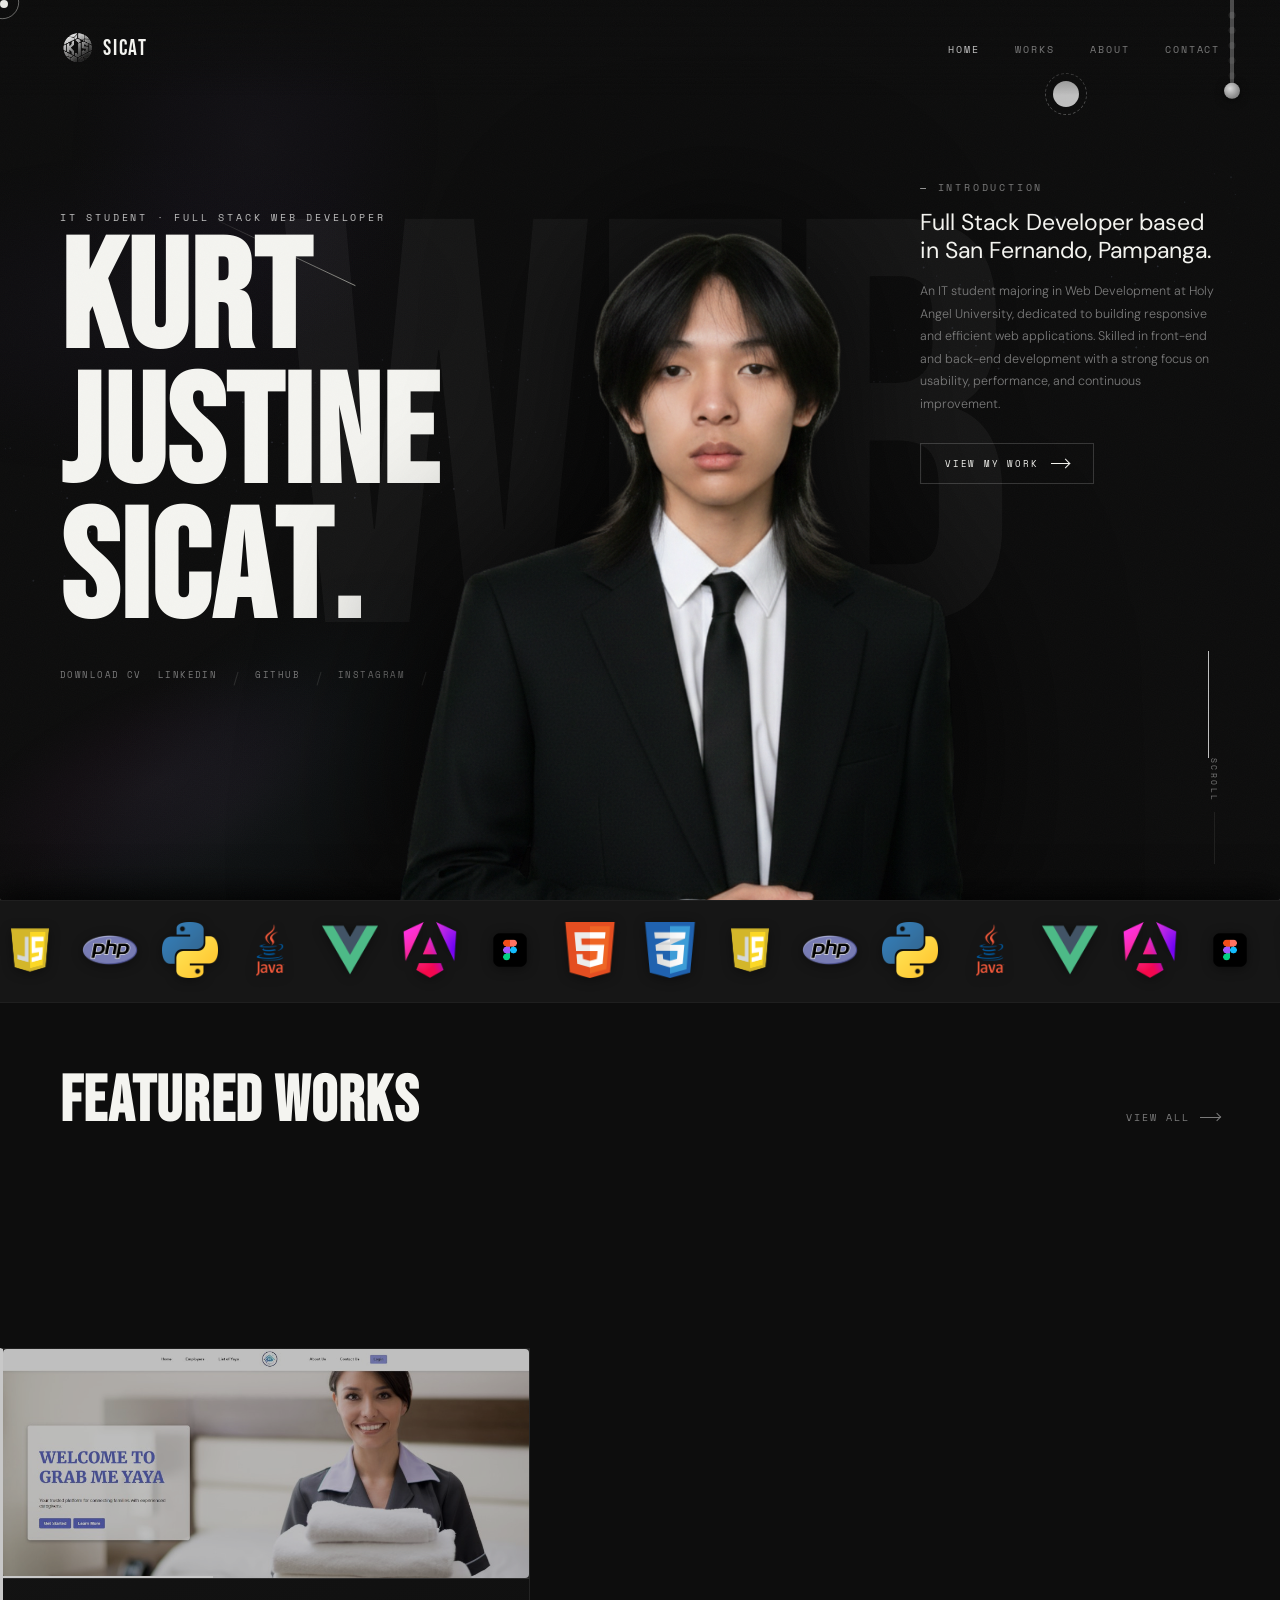
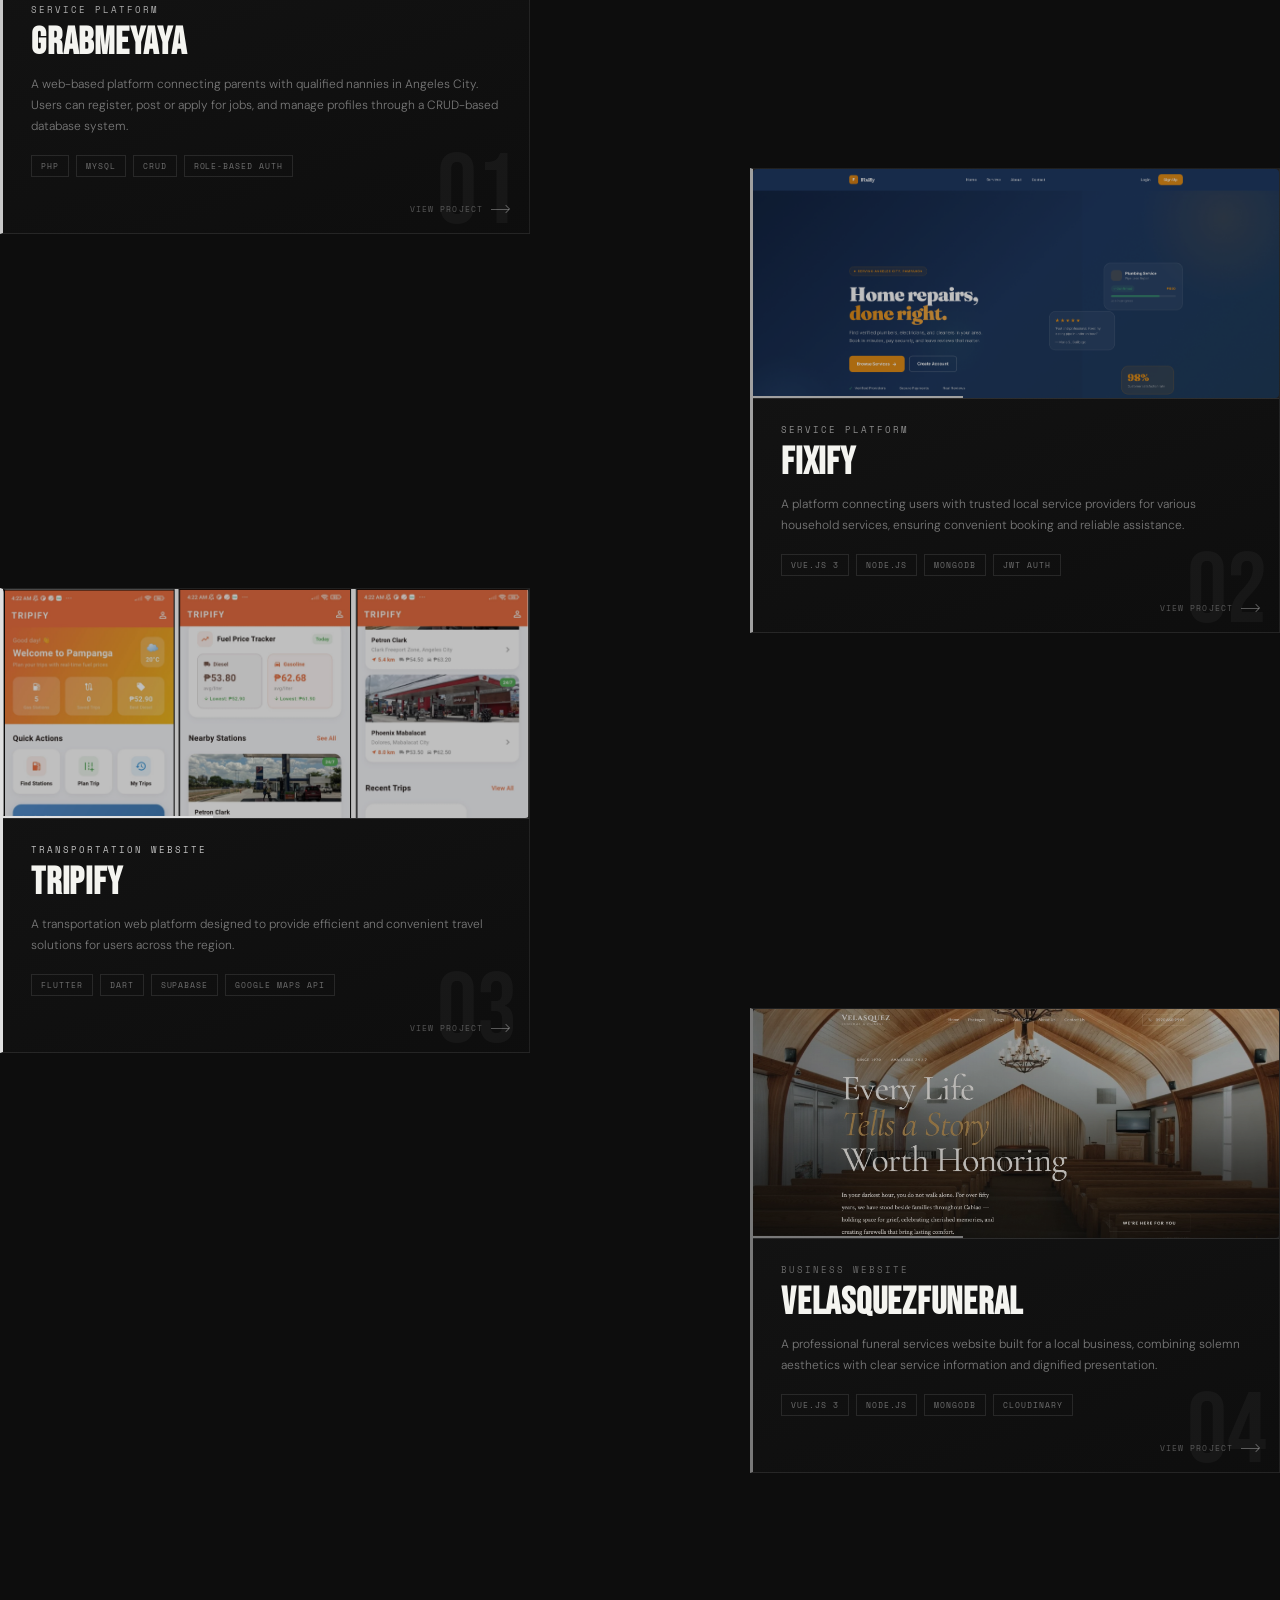
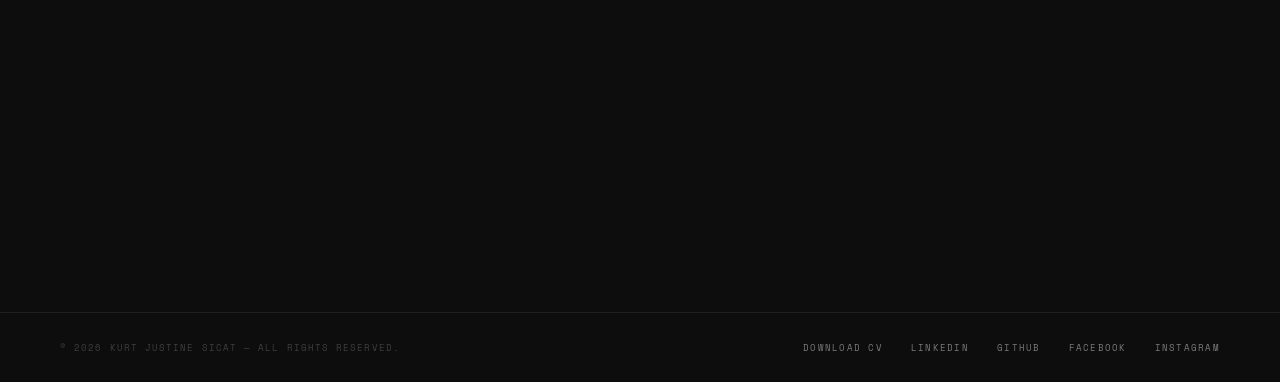
==== commit 1dcf223b: "meow" ====
--- a/index.html
+++ b/index.html
@@ -2,8 +2,17 @@
 <html lang="en">
 <head>
   <meta charset="UTF-8" />
+  <meta name="description" content="Kurt Justine Sicat — Full Stack Developer based in San Fernando, Pampanga. IT student at Holy Angel University specializing in Vue.js, Node.js, Flutter, and PHP web development." />
   <meta name="viewport" content="width=device-width, initial-scale=1.0" />
   <title>Kurt Justine Sicat — Full Stack Developer</title>
+  <!-- SEO & OG -->
+  <meta property="og:title" content="Kurt Justine Sicat — Full Stack Developer" />
+  <meta property="og:description" content="Full Stack Developer based in San Fernando, Pampanga. IT student at Holy Angel University building responsive, efficient web applications." />
+  <meta property="og:type" content="website" />
+  <meta property="og:url" content="https://kurtjustinesicat.com/index.html" />
+  <meta name="author" content="Kurt Justine Sicat" />
+  <meta name="robots" content="index, follow" />
+  <meta name="keywords" content="Kurt Justine Sicat, Full Stack Developer, Vue.js, Node.js, Flutter, PHP, Holy Angel University, San Fernando Pampanga" />
   <link rel="preconnect" href="https://fonts.googleapis.com" />
   <link rel="preconnect" href="https://fonts.gstatic.com" crossorigin />
   <link href="https://fonts.googleapis.com/css2?family=Bebas+Neue&family=DM+Sans:ital,opsz,wght@0,9..40,300;0,9..40,400;0,9..40,500;1,9..40,300&family=Space+Mono:wght@400;700&family=Cormorant+Garamond:ital,wght@1,600;1,700&display=swap" rel="stylesheet" />
@@ -1133,10 +1142,11 @@
     /* grain animate */
     body::before { animation:grain 0.8s steps(1) infinite; }
     @keyframes grain {
-      0%,100%{background-position:0 0} 10%{background-position:-5% -10%} 20%{background-position:-15% 5%}
-      30%{background-position:7% -25%} 40%{background-position:-5% 25%} 50%{background-position:-15% 10%}
-      60%{background-position:15% 0%} 70%{background-position:0 15%} 80%{background-position:3% 35%}
-      90%{background-position:-10% 10%}
+      0%,100%{background-position:0 0} 10%{background-position:-5% -10%}
+      20%{background-position:-15% 5%} 30%{background-position:7% -25%}
+      40%{background-position:-5% 25%} 50%{background-position:-15% 10%}
+      60%{background-position:15% 0%} 70%{background-position:0 15%}
+      80%{background-position:3% 35%} 90%{background-position:-10% 10%}
     }
 
     /* ANIMATIONS */
@@ -1400,6 +1410,154 @@
     .cte-arrow { font-size: 14px; }
     body.light-mode .cte-link { color: #1c1c1c; border-color: rgba(0,0,0,0.3); }
     body.light-mode .cte-link:hover { border-color: #1c1c1c; }
+
+  /* ── PAGE TRANSITION — GLITCH DISSOLVE ── */
+  .pt-overlay {
+    position: fixed; inset: 0; z-index: 99999;
+    pointer-events: none;
+    opacity: 0;
+    background: var(--black);
+    transition: opacity 0.35s ease;
+  }
+  body.light-mode .pt-overlay { background: #e8e6e2; }
+
+  /* Glitch bars that flash over the top */
+  .pt-overlay::before {
+    content: '';
+    position: absolute; inset: 0;
+    background: repeating-linear-gradient(
+      0deg,
+      transparent,
+      transparent 3px,
+      rgba(192,192,192,0.04) 3px,
+      rgba(192,192,192,0.04) 4px
+    );
+    opacity: 0;
+    transition: opacity 0.2s;
+  }
+  .pt-overlay.glitching::before { opacity: 1; }
+
+  /* Horizontal glitch slices */
+  .pt-glitch {
+    position: fixed; left: 0; right: 0;
+    z-index: 100000; pointer-events: none;
+    background: rgba(192,192,192,0.12);
+    height: 0; opacity: 0;
+    transition: none;
+  }
+  .pt-glitch.active {
+    animation: glitchSlice 0.5s steps(1) forwards;
+  }
+  @keyframes glitchSlice {
+    100% { opacity: 0; height: 0; }
+  }
+
+
+    /* ══ MOBILE NAV ══ */
+    .nav-burger {
+      display: none;
+      flex-direction: column;
+      justify-content: center;
+      align-items: flex-end;
+      gap: 5px;
+      width: 36px; height: 36px;
+      cursor: none;
+      z-index: 9999;
+      position: relative;
+      background: none; border: none; padding: 4px;
+    }
+    .nav-burger span {
+      display: block;
+      height: 1px;
+      background: var(--accent);
+      transition: width 0.3s ease, transform 0.35s ease, opacity 0.25s ease;
+      transform-origin: right center;
+    }
+    .nav-burger span:nth-child(1) { width: 22px; }
+    .nav-burger span:nth-child(2) { width: 14px; }
+    .nav-burger span:nth-child(3) { width: 18px; }
+    .nav-burger.open span:nth-child(1) { width: 20px; transform: translateY(6px) rotate(-45deg); }
+    .nav-burger.open span:nth-child(2) { width: 0; opacity: 0; }
+    .nav-burger.open span:nth-child(3) { width: 20px; transform: translateY(-6px) rotate(45deg); }
+    body.light-mode .nav-burger span { background: #1c1c1c; }
+
+    /* Mobile menu overlay */
+    .nav-mobile {
+      position: fixed; inset: 0;
+      background: rgba(10,10,10,0.97);
+      backdrop-filter: blur(16px);
+      z-index: 9998;
+      display: flex; flex-direction: column;
+      align-items: center; justify-content: center;
+      gap: 0;
+      opacity: 0; pointer-events: none;
+      transition: opacity 0.35s ease;
+    }
+    .nav-mobile.open { opacity: 1; pointer-events: all; }
+    body.light-mode .nav-mobile { background: rgba(232,230,226,0.97); }
+
+    .nav-mobile-link {
+      font-family: 'Bebas Neue', sans-serif;
+      font-size: clamp(52px, 12vw, 80px);
+      letter-spacing: 0.04em;
+      color: rgba(244,244,240,0.15);
+      text-decoration: none;
+      line-height: 1;
+      padding: 8px 0;
+      position: relative;
+      overflow: hidden;
+      transition: color 0.3s ease;
+      opacity: 0;
+      transform: translateY(20px);
+      transition: opacity 0.4s ease, transform 0.4s ease, color 0.25s ease;
+    }
+    .nav-mobile.open .nav-mobile-link {
+      opacity: 1; transform: translateY(0);
+    }
+    .nav-mobile.open .nav-mobile-link:nth-child(1) { transition-delay: 0.05s; }
+    .nav-mobile.open .nav-mobile-link:nth-child(2) { transition-delay: 0.10s; }
+    .nav-mobile.open .nav-mobile-link:nth-child(3) { transition-delay: 0.15s; }
+    .nav-mobile.open .nav-mobile-link:nth-child(4) { transition-delay: 0.20s; }
+    .nav-mobile-link:hover { color: var(--white); }
+    .nav-mobile-link.active { color: var(--accent); }
+    body.light-mode .nav-mobile-link { color: rgba(0,0,0,0.12); }
+    body.light-mode .nav-mobile-link:hover { color: #1c1c1c; }
+    body.light-mode .nav-mobile-link.active { color: #1c1c1c; }
+
+    /* Number label */
+    .nav-mobile-link::before {
+      content: attr(data-num);
+      font-family: 'Space Mono', monospace;
+      font-size: 9px;
+      letter-spacing: 0.2em;
+      color: var(--gray);
+      display: block;
+      margin-bottom: 2px;
+    }
+    body.light-mode .nav-mobile-link::before { color: #999; }
+
+    /* Mobile meta bar at bottom */
+    .nav-mobile-meta {
+      position: absolute; bottom: 40px;
+      display: flex; gap: 24px;
+      opacity: 0; transition: opacity 0.4s ease 0.3s;
+    }
+    .nav-mobile.open .nav-mobile-meta { opacity: 1; }
+    .nav-mobile-meta a {
+      font-family: 'Space Mono', monospace;
+      font-size: 8px; letter-spacing: 0.2em; text-transform: uppercase;
+      color: var(--gray); text-decoration: none;
+      transition: color 0.2s;
+    }
+    .nav-mobile-meta a:hover { color: var(--white); }
+    body.light-mode .nav-mobile-meta a { color: #888; }
+    body.light-mode .nav-mobile-meta a:hover { color: #1c1c1c; }
+
+    @media (max-width: 768px) {
+      .nav-burger { display: flex; }
+      .nav-links { display: none !important; }
+    }
+
   </style>
 </head>
 <body>
@@ -1437,6 +1595,19 @@
     </svg>
   </div>
 
+
+  <!-- MOBILE NAV OVERLAY -->
+  <div class="nav-mobile" id="navMobile">
+    <a href="index.html" class="nav-mobile-link active" data-num="01">Home</a>
+    <a href="works.html" class="nav-mobile-link" data-num="02">Works</a>
+    <a href="about.html" class="nav-mobile-link" data-num="03">About</a>
+    <a href="contact.html" class="nav-mobile-link" data-num="04">Contact</a>
+    <div class="nav-mobile-meta">
+      <a href="https://www.linkedin.com/in/kurt-justine-sicat-14284434b/" target="_blank">LinkedIn</a>
+      <a href="https://github.com/NeroNaur" target="_blank">GitHub</a>
+      <a href="https://www.instagram.com/agnosticnero/" target="_blank">Instagram</a>
+    </div>
+  </div>
   <div class="nav-progress" id="navProgress"></div>
   <canvas id="particlesCanvas"></canvas>
   <canvas id="constellationCanvas"></canvas>
@@ -1457,6 +1628,7 @@
         <li><a href="about.html">About</a></li>
         <li><a href="contact.html">Contact</a></li>
       </ul>
+      <button class="nav-burger" id="navBurger" aria-label="Menu"><span></span><span></span><span></span></button>
     </div>
   </nav>
 
@@ -1476,7 +1648,8 @@
           <span class="name-line" data-word="SICAT."></span>
         </h1>
         <div class="hero-socials">
-          <a href="https://www.linkedin.com/in/kurt-justine-sicat-14284434b/" target="_blank">LinkedIn</a>
+          <a href="Resume.pdf" download>Download CV</a>
+        <a href="https://www.linkedin.com/in/kurt-justine-sicat-14284434b/" target="_blank">LinkedIn</a>
           <span class="social-sep">/</span>
           <a href="https://github.com/NeroNaur" target="_blank">GitHub</a>
           <span class="social-sep">/</span>
@@ -1664,8 +1837,9 @@
   <!-- FOOTER -->
   <footer>
     <div class="footer-inner">
-      <span class="footer-copy">© 2025 Kurt Justine Sicat — All rights reserved.</span>
+      <span class="footer-copy">© 2026 Kurt Justine Sicat — All rights reserved.</span>
       <div class="footer-links">
+        <a href="Resume.pdf" download>Download CV</a>
         <a href="https://www.linkedin.com/in/kurt-justine-sicat-14284434b/" target="_blank">LinkedIn</a>
         <a href="https://github.com/NeroNaur" target="_blank">GitHub</a>
         <a href="https://www.facebook.com/kortnero/" target="_blank">Facebook</a>
@@ -2584,5 +2758,112 @@
     })();
 
   </script>
+
+  <script defer src="/_vercel/insights/script.js"></script>
+
+  <script>
+  (function(){
+    const overlay = document.createElement('div');
+    overlay.className = 'pt-overlay';
+    const glitch = document.createElement('div');
+    glitch.className = 'pt-glitch';
+    document.body.appendChild(overlay);
+    document.body.appendChild(glitch);
+
+    function runGlitch() {
+      glitch.classList.remove('active');
+      void glitch.offsetWidth;
+      glitch.classList.add('active');
+    }
+
+    // On load: fade in from black
+    overlay.style.opacity = '1';
+    overlay.style.transition = 'none';
+    overlay.classList.add('glitching');
+    runGlitch();
+
+    requestAnimationFrame(() => requestAnimationFrame(() => {
+      overlay.style.transition = 'opacity 0.45s ease';
+      overlay.style.opacity = '0';
+      setTimeout(() => {
+        overlay.classList.remove('glitching');
+      }, 300);
+    }));
+
+    // On link click: glitch + fade to black, then navigate
+    document.addEventListener('click', function(e) {
+      const a = e.target.closest('a[href]');
+      if (!a) return;
+      const href = a.getAttribute('href');
+      if (!href || href.startsWith('#') || href.startsWith('http') ||
+          href.startsWith('mailto') || href.startsWith('tel') ||
+          a.target === '_blank') return;
+      e.preventDefault();
+
+      // Start glitch bars
+      runGlitch();
+      overlay.classList.add('glitching');
+
+      // After short glitch, fade to black
+      setTimeout(() => {
+        overlay.style.transition = 'opacity 0.3s ease';
+        overlay.style.opacity = '1';
+      }, 100);
+
+      // Navigate when fully covered
+      setTimeout(() => {
+        window.location.href = href;
+      }, 430);
+    });
+  })();
+  </script>
+
+  <script>
+  (function(){
+    const burger = document.getElementById('navBurger');
+    const mobile = document.getElementById('navMobile');
+    if (!burger || !mobile) return;
+
+    // Set active link
+    const path = window.location.pathname.split('/').pop() || 'index.html';
+    mobile.querySelectorAll('.nav-mobile-link').forEach(a => {
+      if (a.getAttribute('href') === path) a.classList.add('active');
+    });
+
+    burger.addEventListener('click', () => {
+      const open = burger.classList.toggle('open');
+      mobile.classList.toggle('open', open);
+      document.body.style.overflow = open ? 'hidden' : '';
+    });
+
+    // Close on link click (let transition handle navigation)
+    mobile.querySelectorAll('.nav-mobile-link').forEach(a => {
+      a.addEventListener('click', () => {
+        burger.classList.remove('open');
+        mobile.classList.remove('open');
+        document.body.style.overflow = '';
+      });
+    });
+
+    // Close on escape
+    document.addEventListener('keydown', e => {
+      if (e.key === 'Escape' && mobile.classList.contains('open')) {
+        burger.classList.remove('open');
+        mobile.classList.remove('open');
+        document.body.style.overflow = '';
+      }
+    });
+
+    // Close when clicking backdrop (not on links)
+    mobile.addEventListener('click', e => {
+      if (e.target === mobile) {
+        burger.classList.remove('open');
+        mobile.classList.remove('open');
+        document.body.style.overflow = '';
+      }
+    });
+  })();
+  </script>
+
 </body>
 </html>
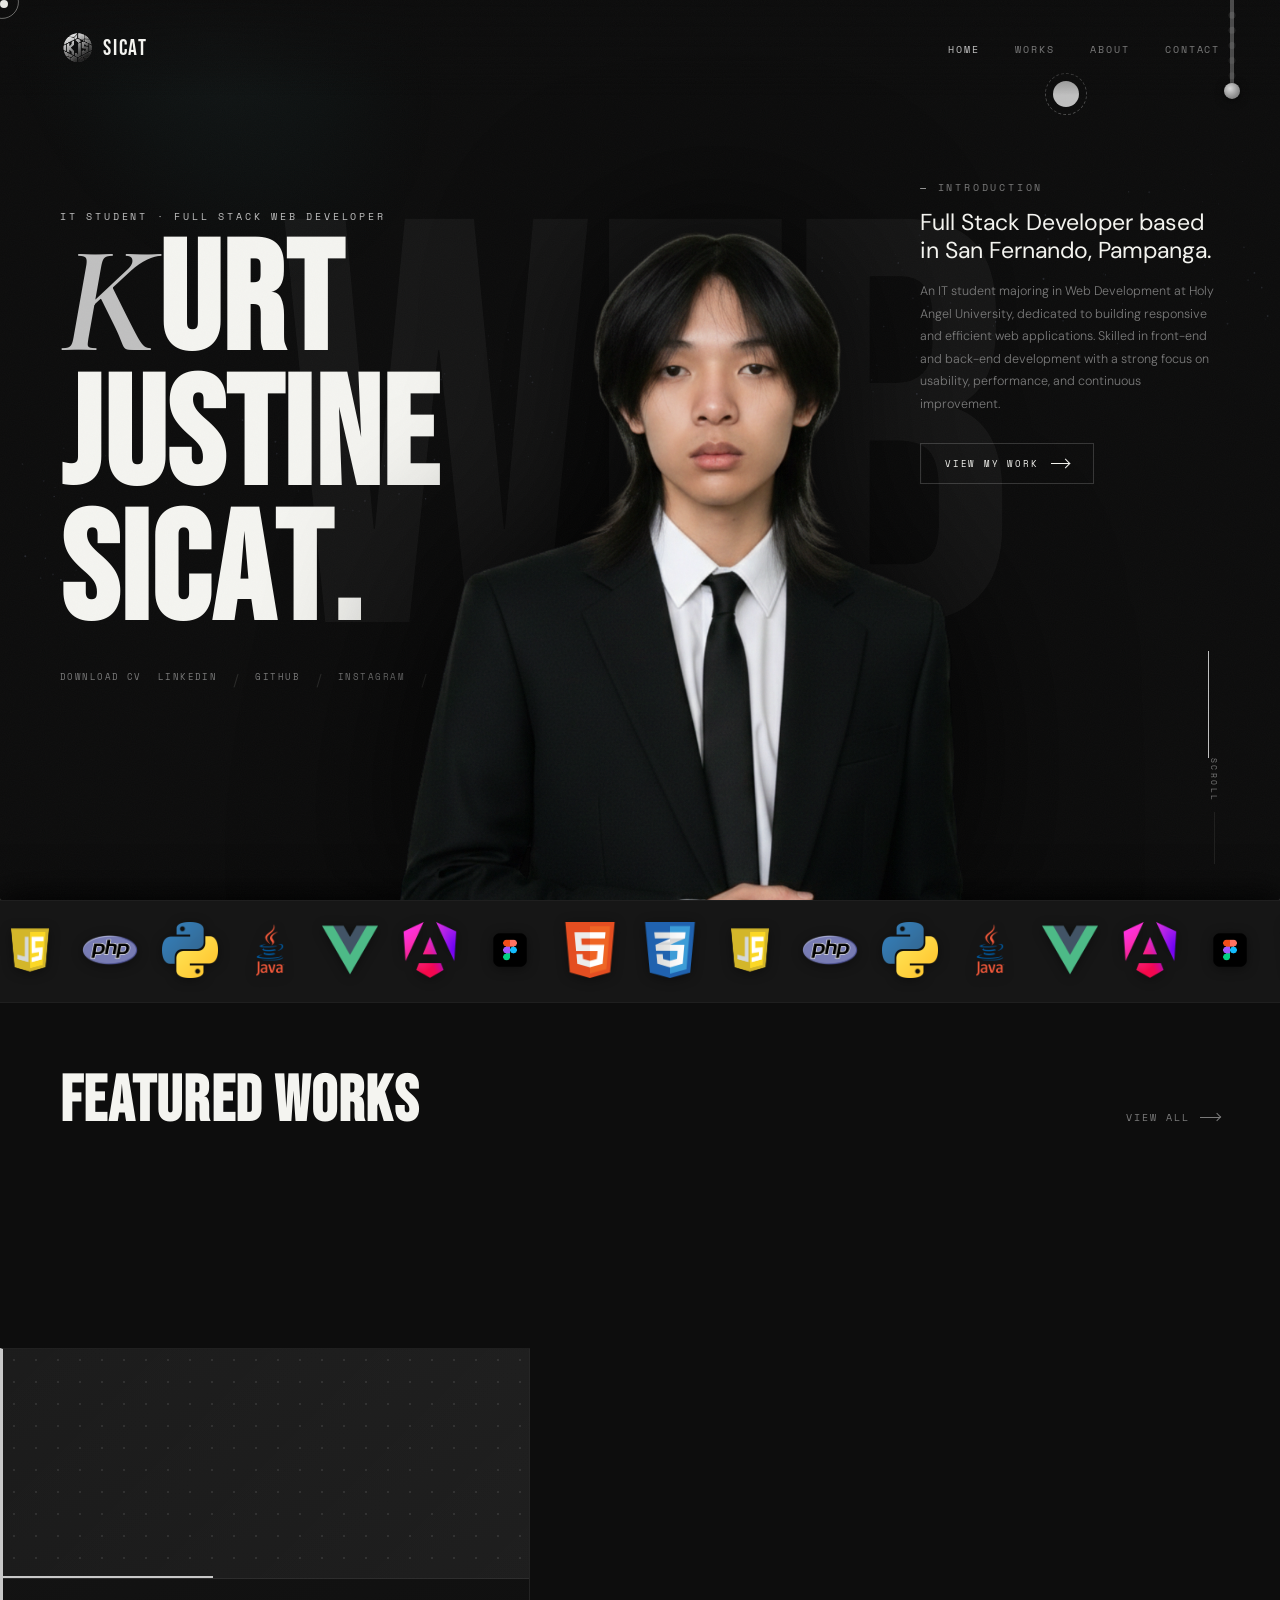
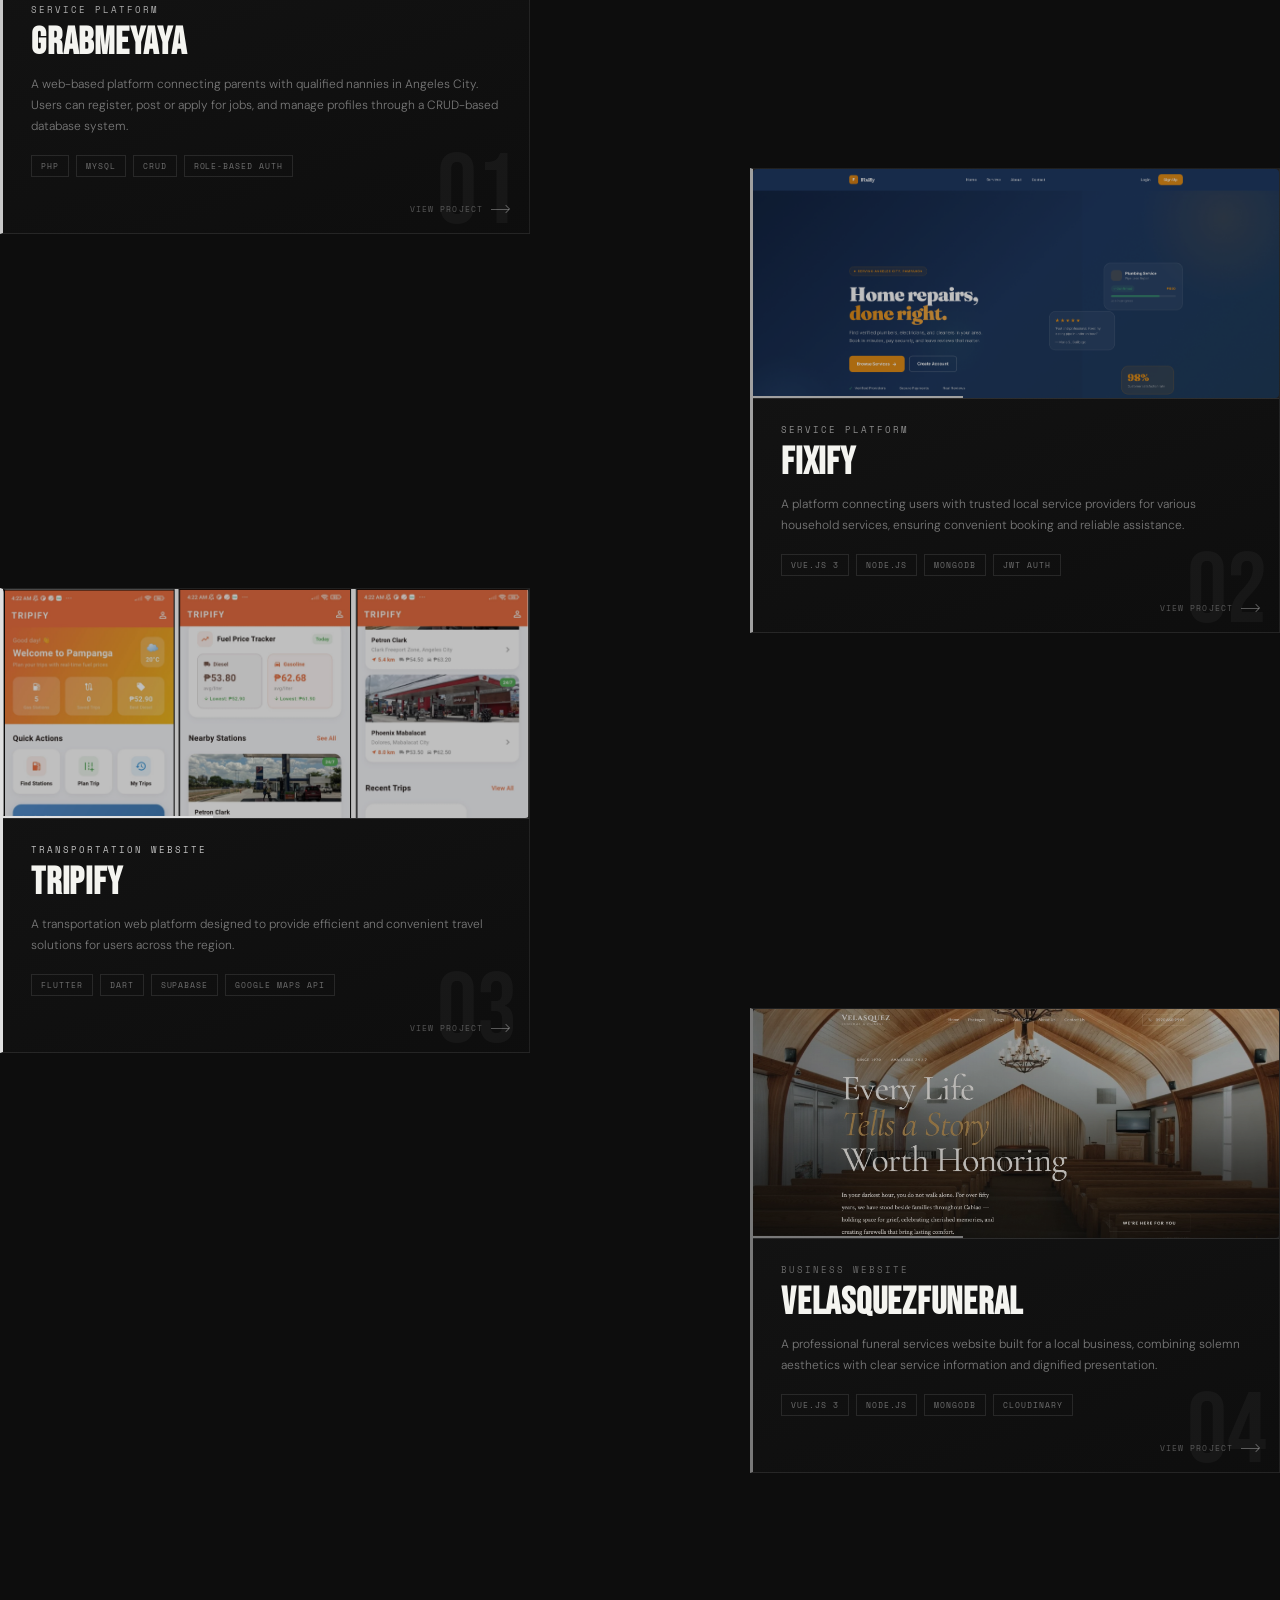
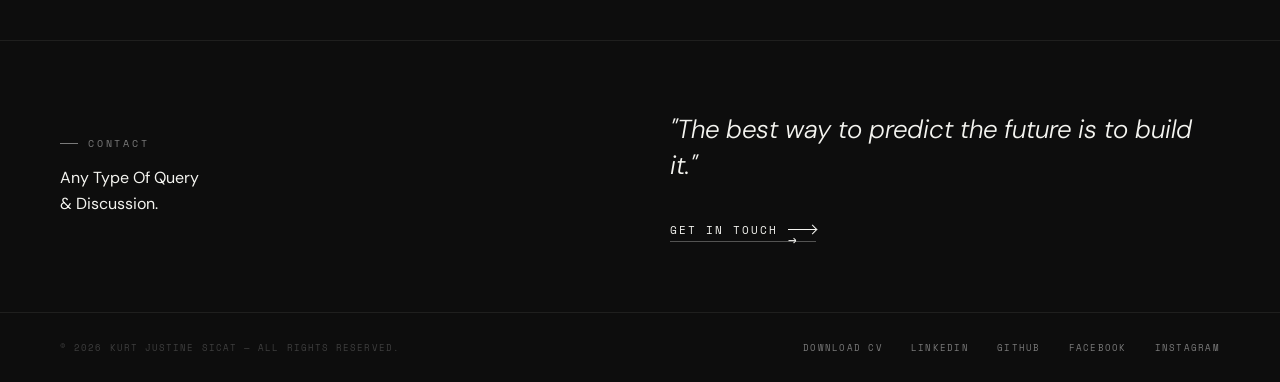
==== commit 95318869: "meow" ====
--- a/index.html
+++ b/index.html
@@ -1559,6 +1559,8 @@
     }
 
   </style>
+  <link rel="icon" type="image/png" href="images/logo.png" />
+  <link rel="apple-touch-icon" href="images/logo.png" />
 </head>
 <body>
 
@@ -1746,7 +1748,7 @@
       <div class="proj-checkpoint side-left" id="card0">
         <div class="tl-card" style="--card-accent:#c8c8c8;">
           <div class="tl-card-img">
-            <div class="tl-card-img-inner"><img src="images/projects/grabmeyaya.jpg" alt="Project 1" style="width:100%;height:100%;object-fit:cover;object-position:top;display:block;" onerror="this.style.display='none'"/></div>
+            <div class="tl-card-img-inner"><img src="images/projects/grabmeyaya.png" alt="Project 1" style="width:100%;height:100%;object-fit:cover;object-position:top;display:block;" onerror="this.style.display='none'"/></div>
             <div class="tl-card-img-bar"></div>
           </div>
           <div class="tl-card-body">
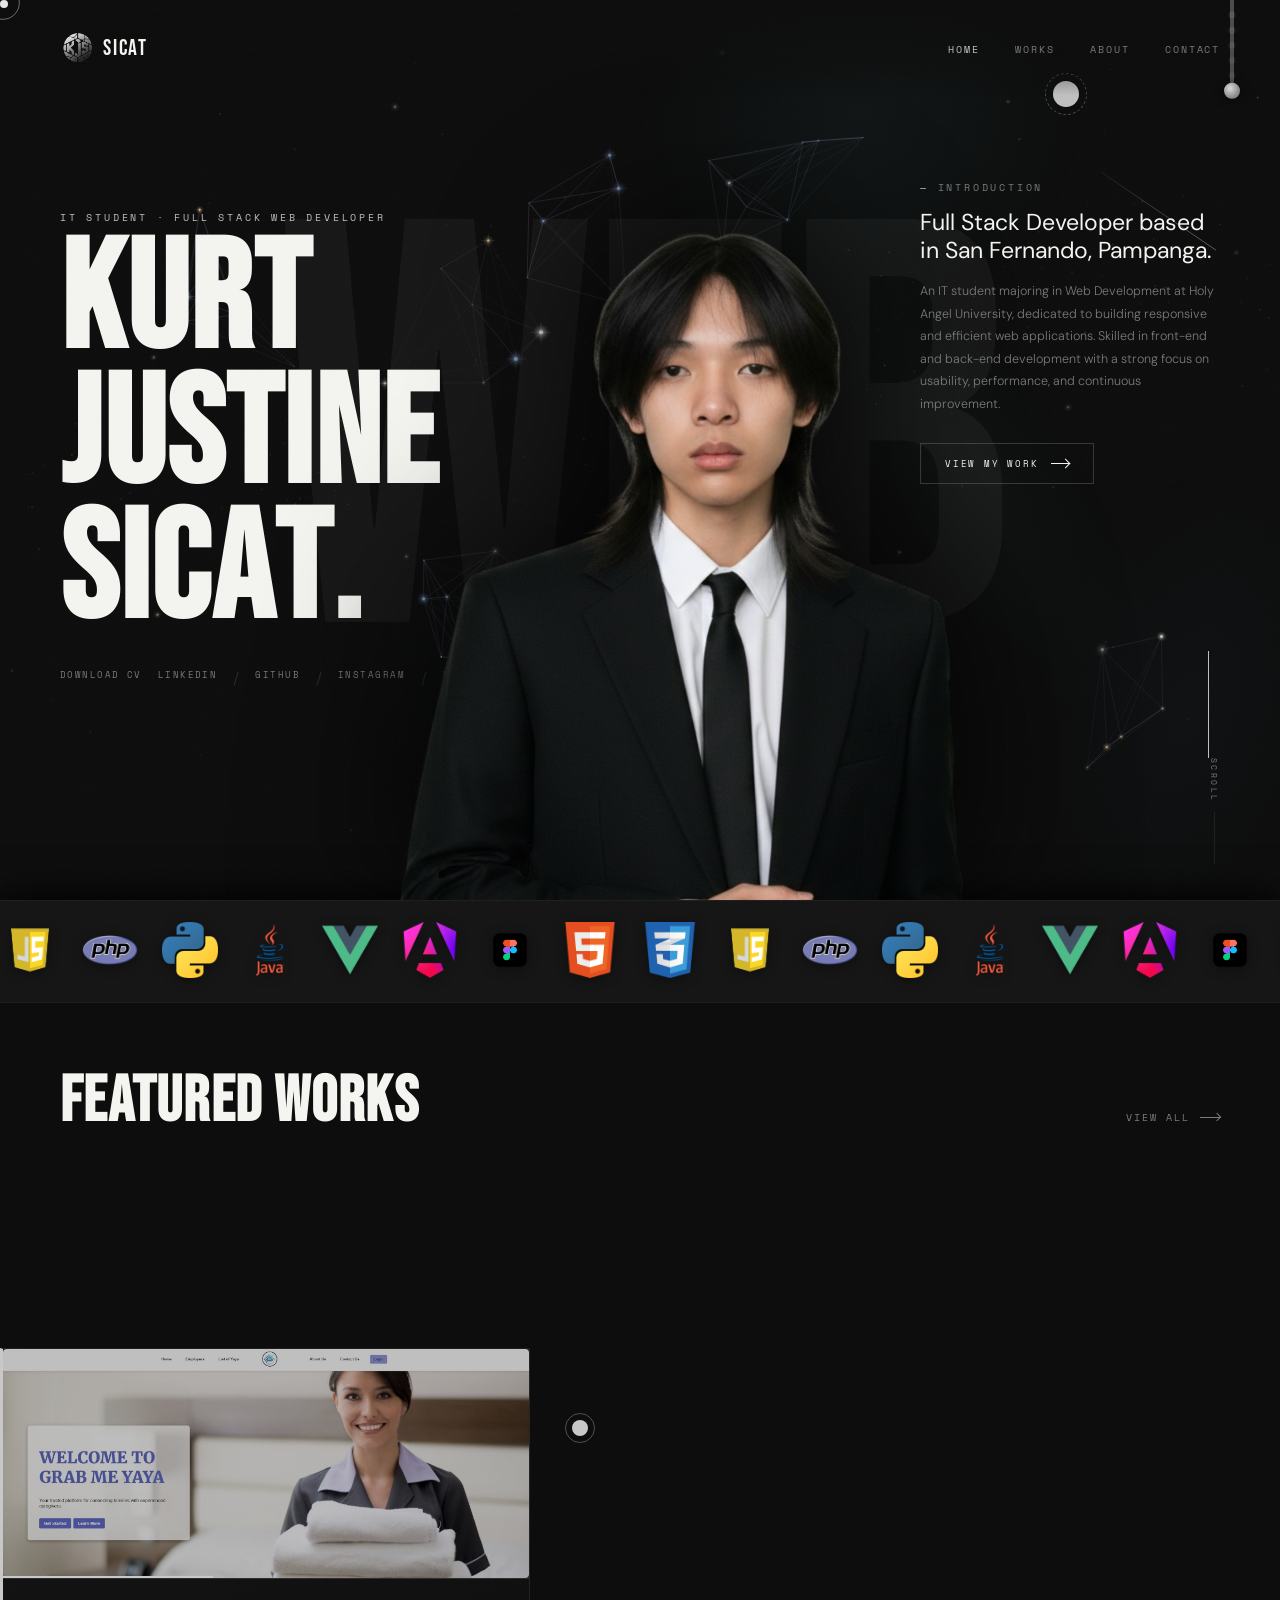
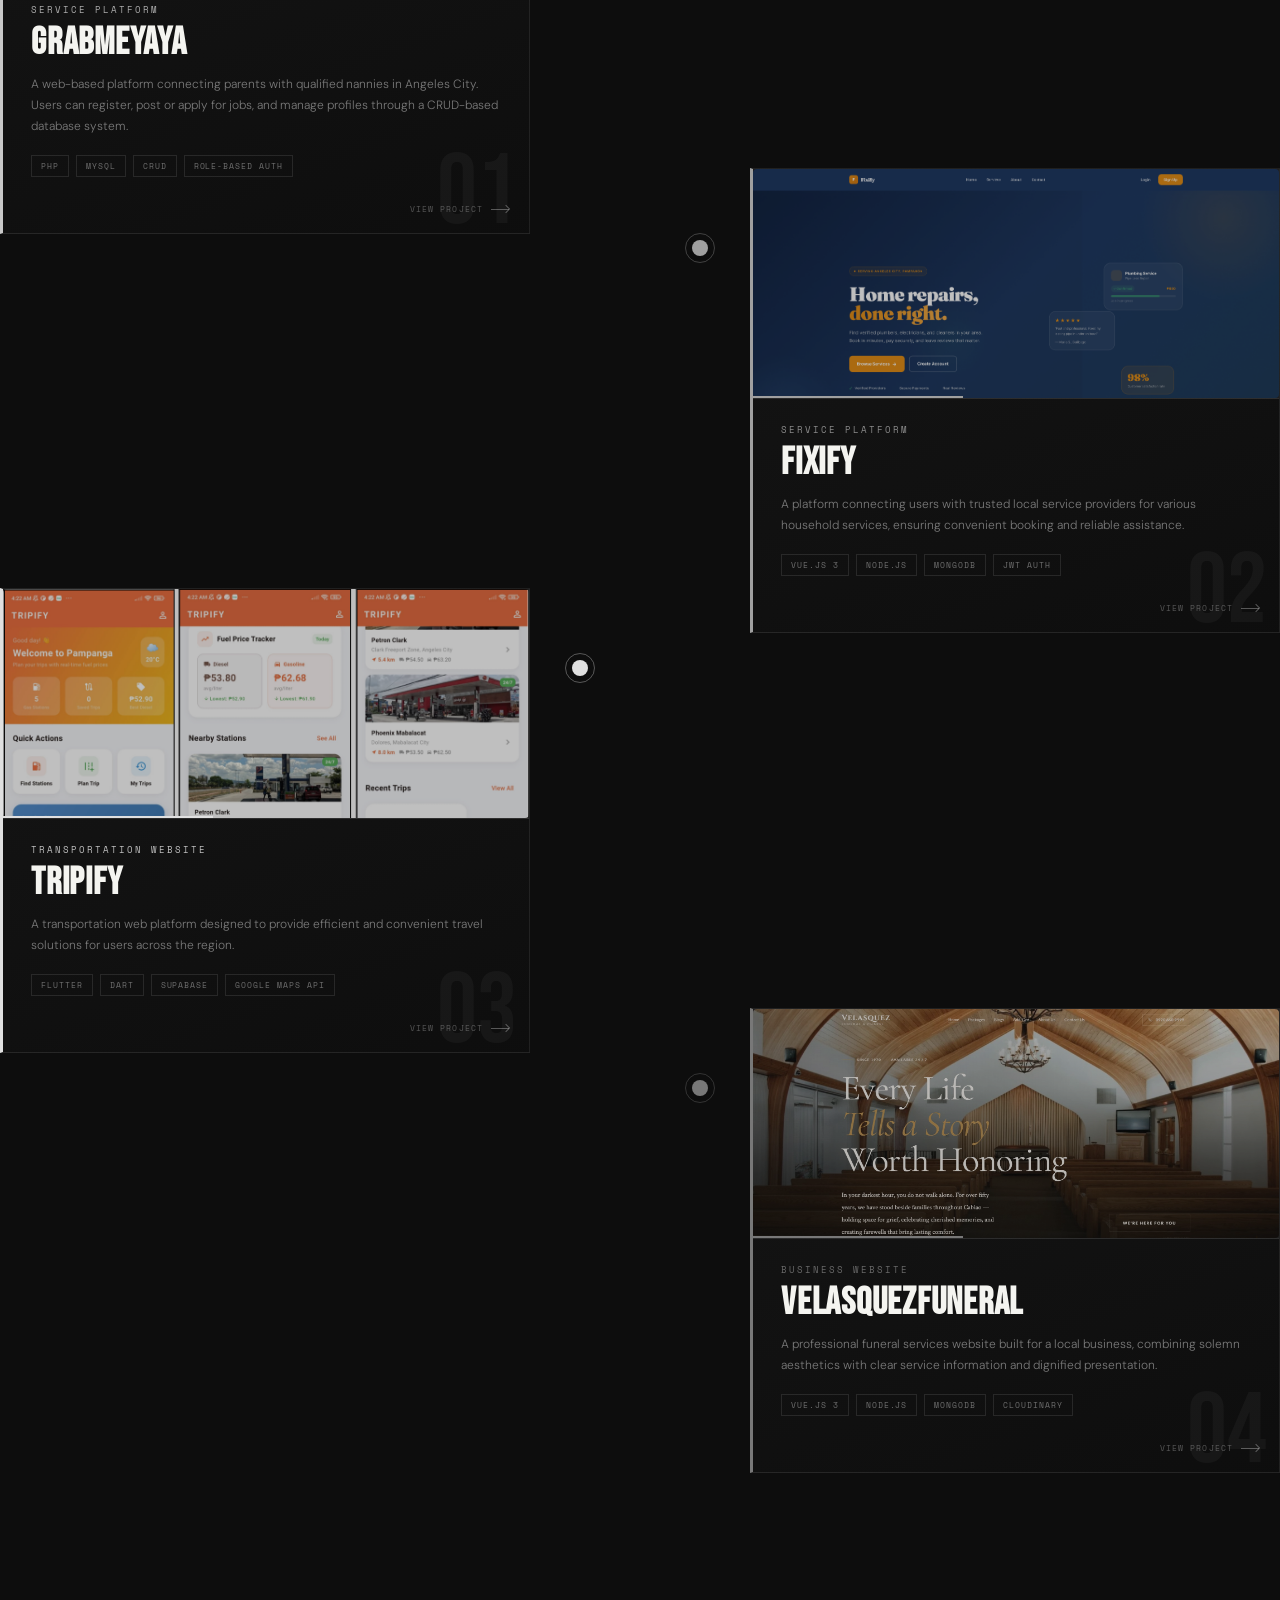
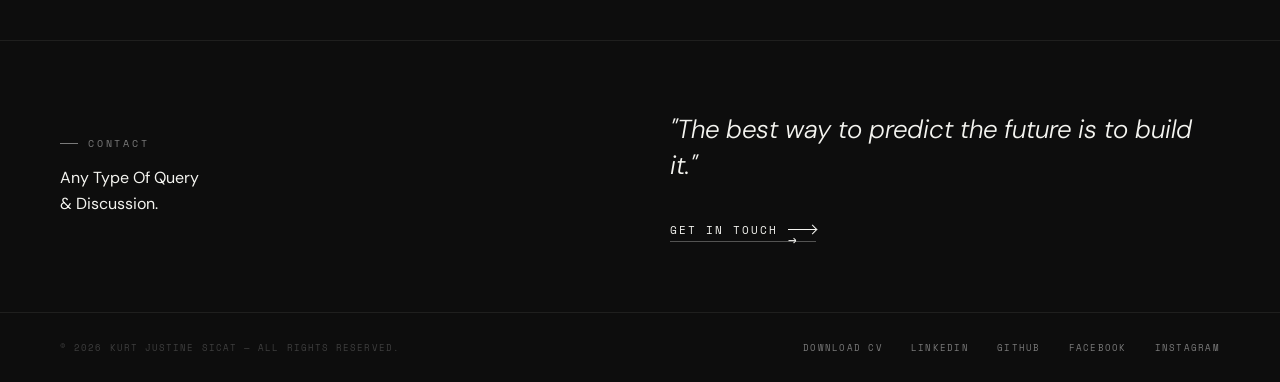
==== commit a38f69e3: "Change image source from PNG to JPG" ====
--- a/index.html
+++ b/index.html
@@ -1748,7 +1748,7 @@
       <div class="proj-checkpoint side-left" id="card0">
         <div class="tl-card" style="--card-accent:#c8c8c8;">
           <div class="tl-card-img">
-            <div class="tl-card-img-inner"><img src="images/projects/grabmeyaya.png" alt="Project 1" style="width:100%;height:100%;object-fit:cover;object-position:top;display:block;" onerror="this.style.display='none'"/></div>
+            <div class="tl-card-img-inner"><img src="images/projects/grabmeyaya.jpg" alt="Project 1" style="width:100%;height:100%;object-fit:cover;object-position:top;display:block;" onerror="this.style.display='none'"/></div>
             <div class="tl-card-img-bar"></div>
           </div>
           <div class="tl-card-body">
@@ -2868,4 +2868,4 @@
   </script>
 
 </body>
-</html>+</html>
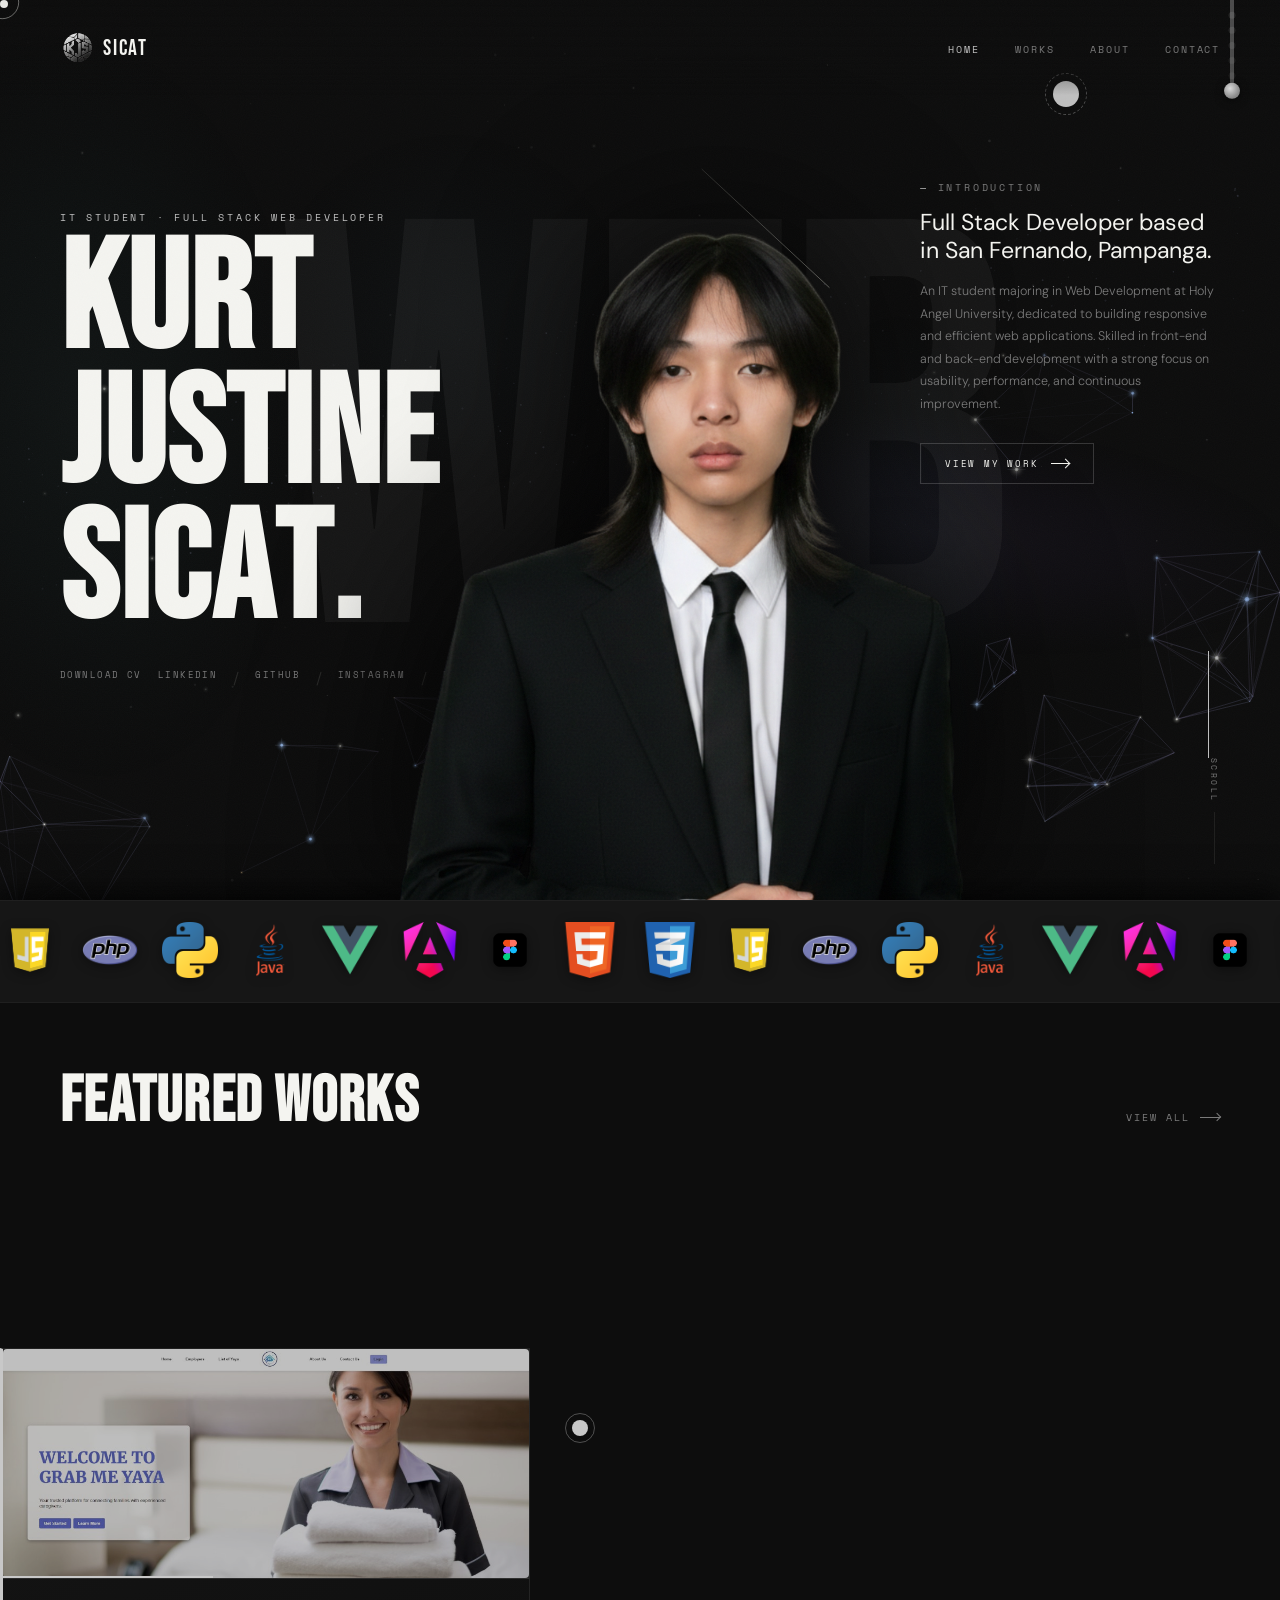
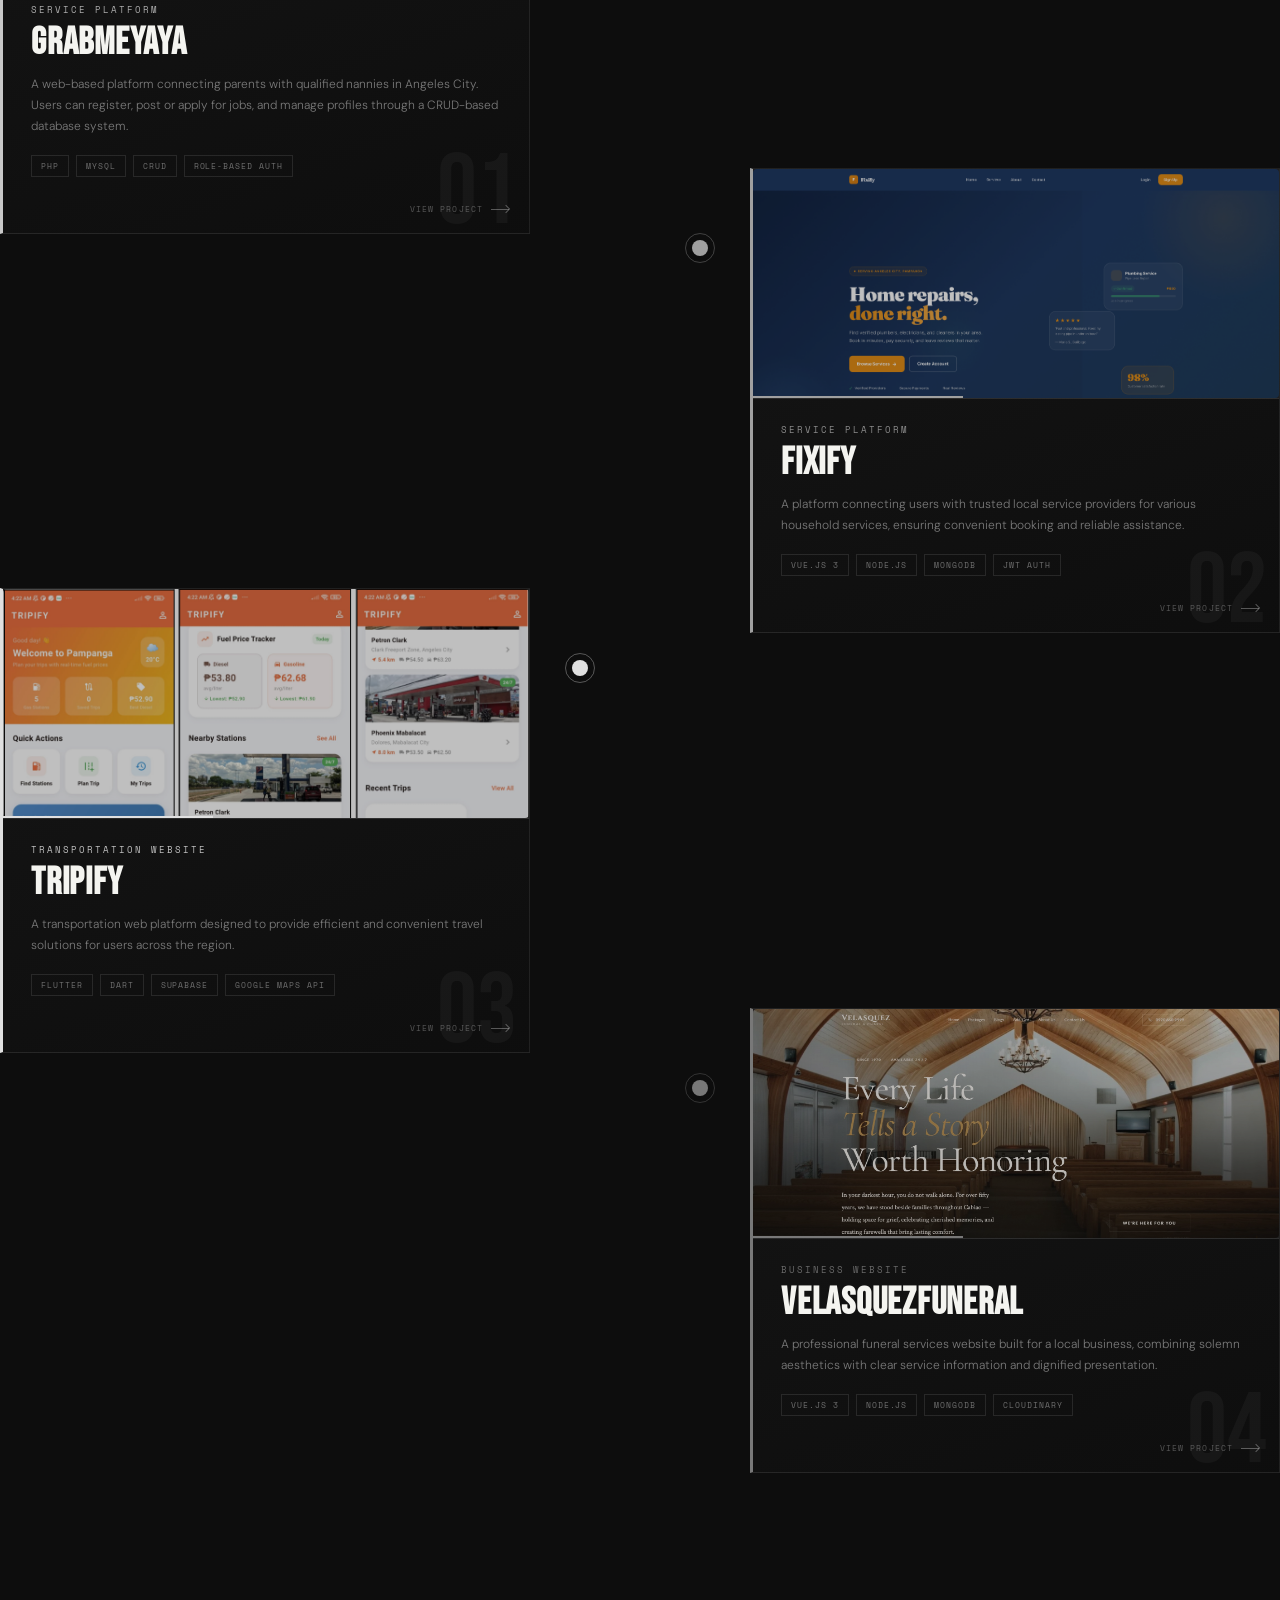
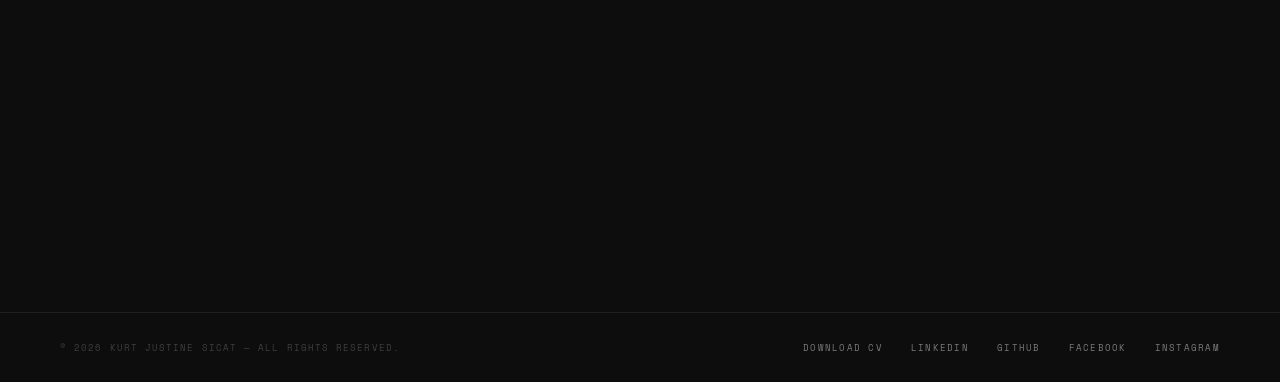
==== commit 1f582798: "Update resume PDF and fix download links - Replace Resume.pdf with the November 2026 CV - Fix About " ====
--- a/index.html
+++ b/index.html
@@ -1650,7 +1650,7 @@
           <span class="name-line" data-word="SICAT."></span>
         </h1>
         <div class="hero-socials">
-          <a href="Resume.pdf" download>Download CV</a>
+          <a href="Resume.pdf" download="Kurt_Justine_Sicat_Resume.pdf">Download CV</a>
         <a href="https://www.linkedin.com/in/kurt-justine-sicat-14284434b/" target="_blank">LinkedIn</a>
           <span class="social-sep">/</span>
           <a href="https://github.com/NeroNaur" target="_blank">GitHub</a>
@@ -1841,7 +1841,7 @@
     <div class="footer-inner">
       <span class="footer-copy">© 2026 Kurt Justine Sicat — All rights reserved.</span>
       <div class="footer-links">
-        <a href="Resume.pdf" download>Download CV</a>
+        <a href="Resume.pdf" download="Kurt_Justine_Sicat_Resume.pdf">Download CV</a>
         <a href="https://www.linkedin.com/in/kurt-justine-sicat-14284434b/" target="_blank">LinkedIn</a>
         <a href="https://github.com/NeroNaur" target="_blank">GitHub</a>
         <a href="https://www.facebook.com/kortnero/" target="_blank">Facebook</a>
